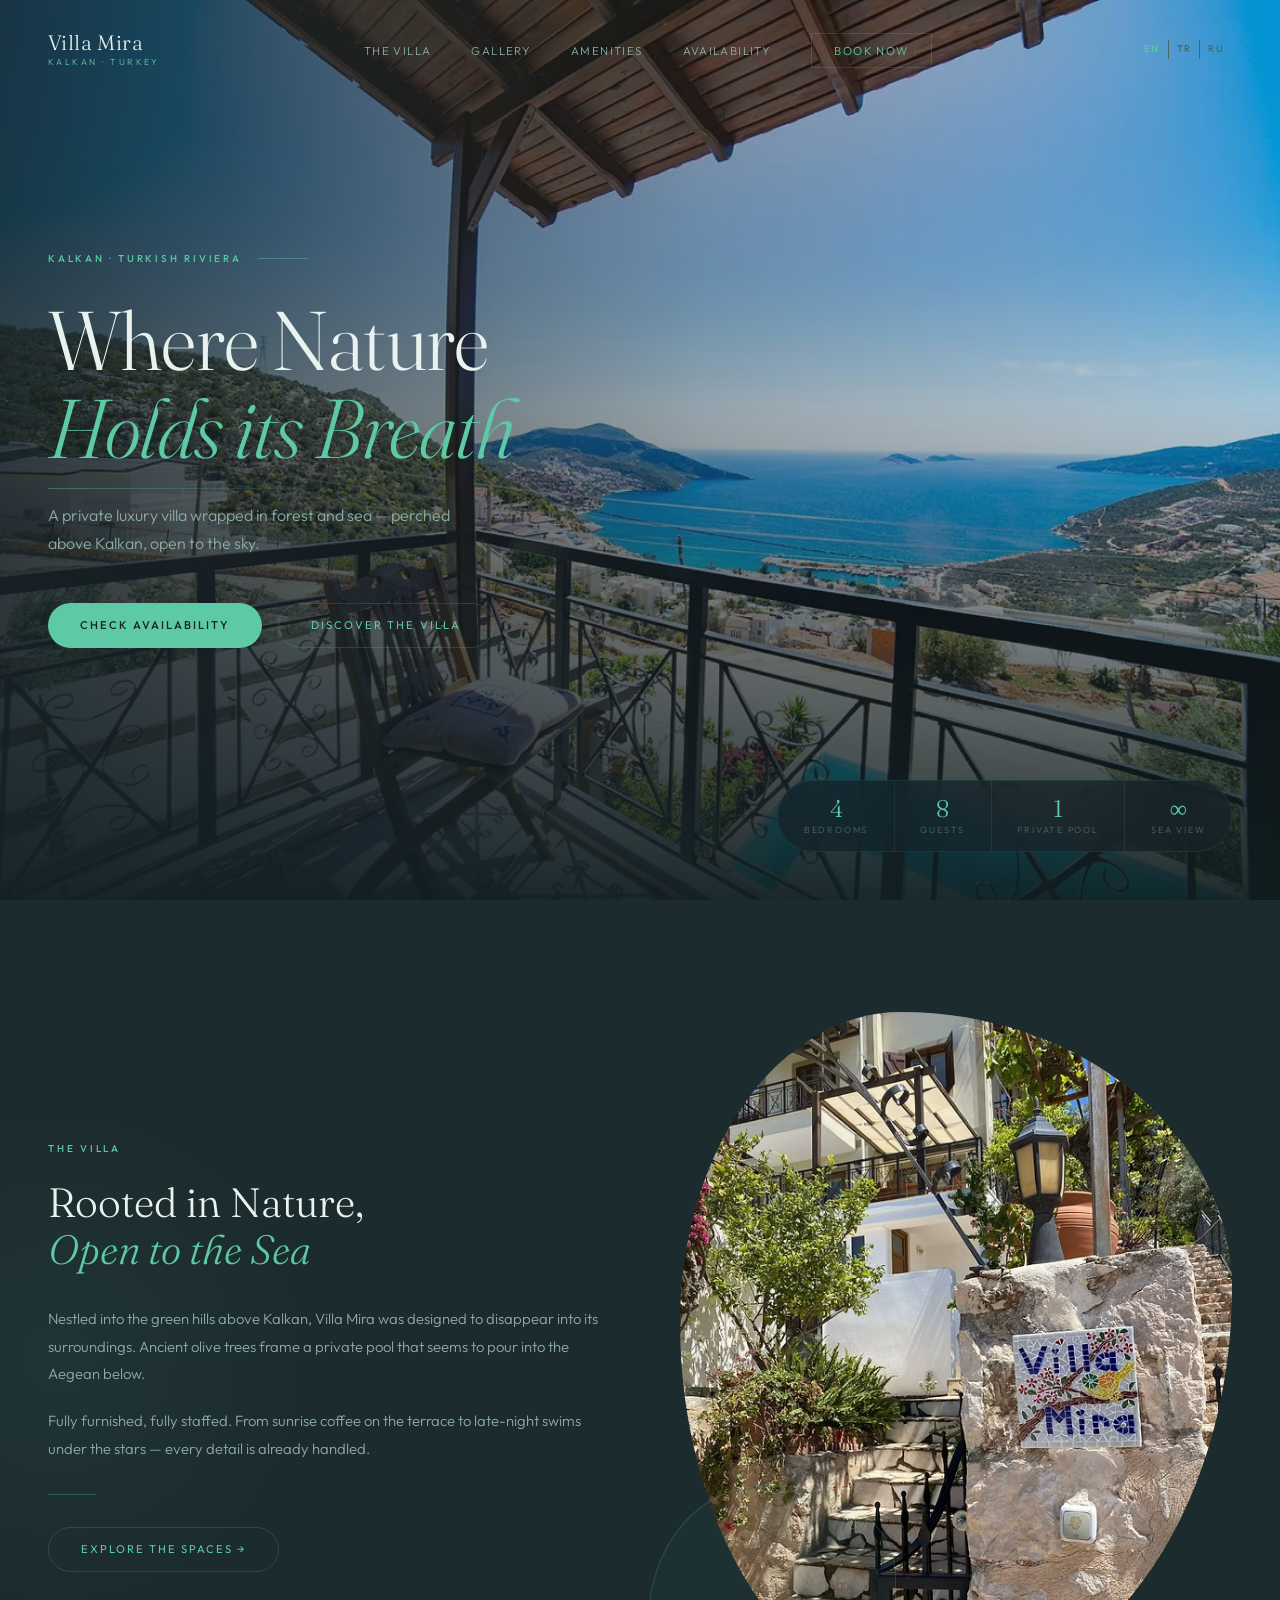
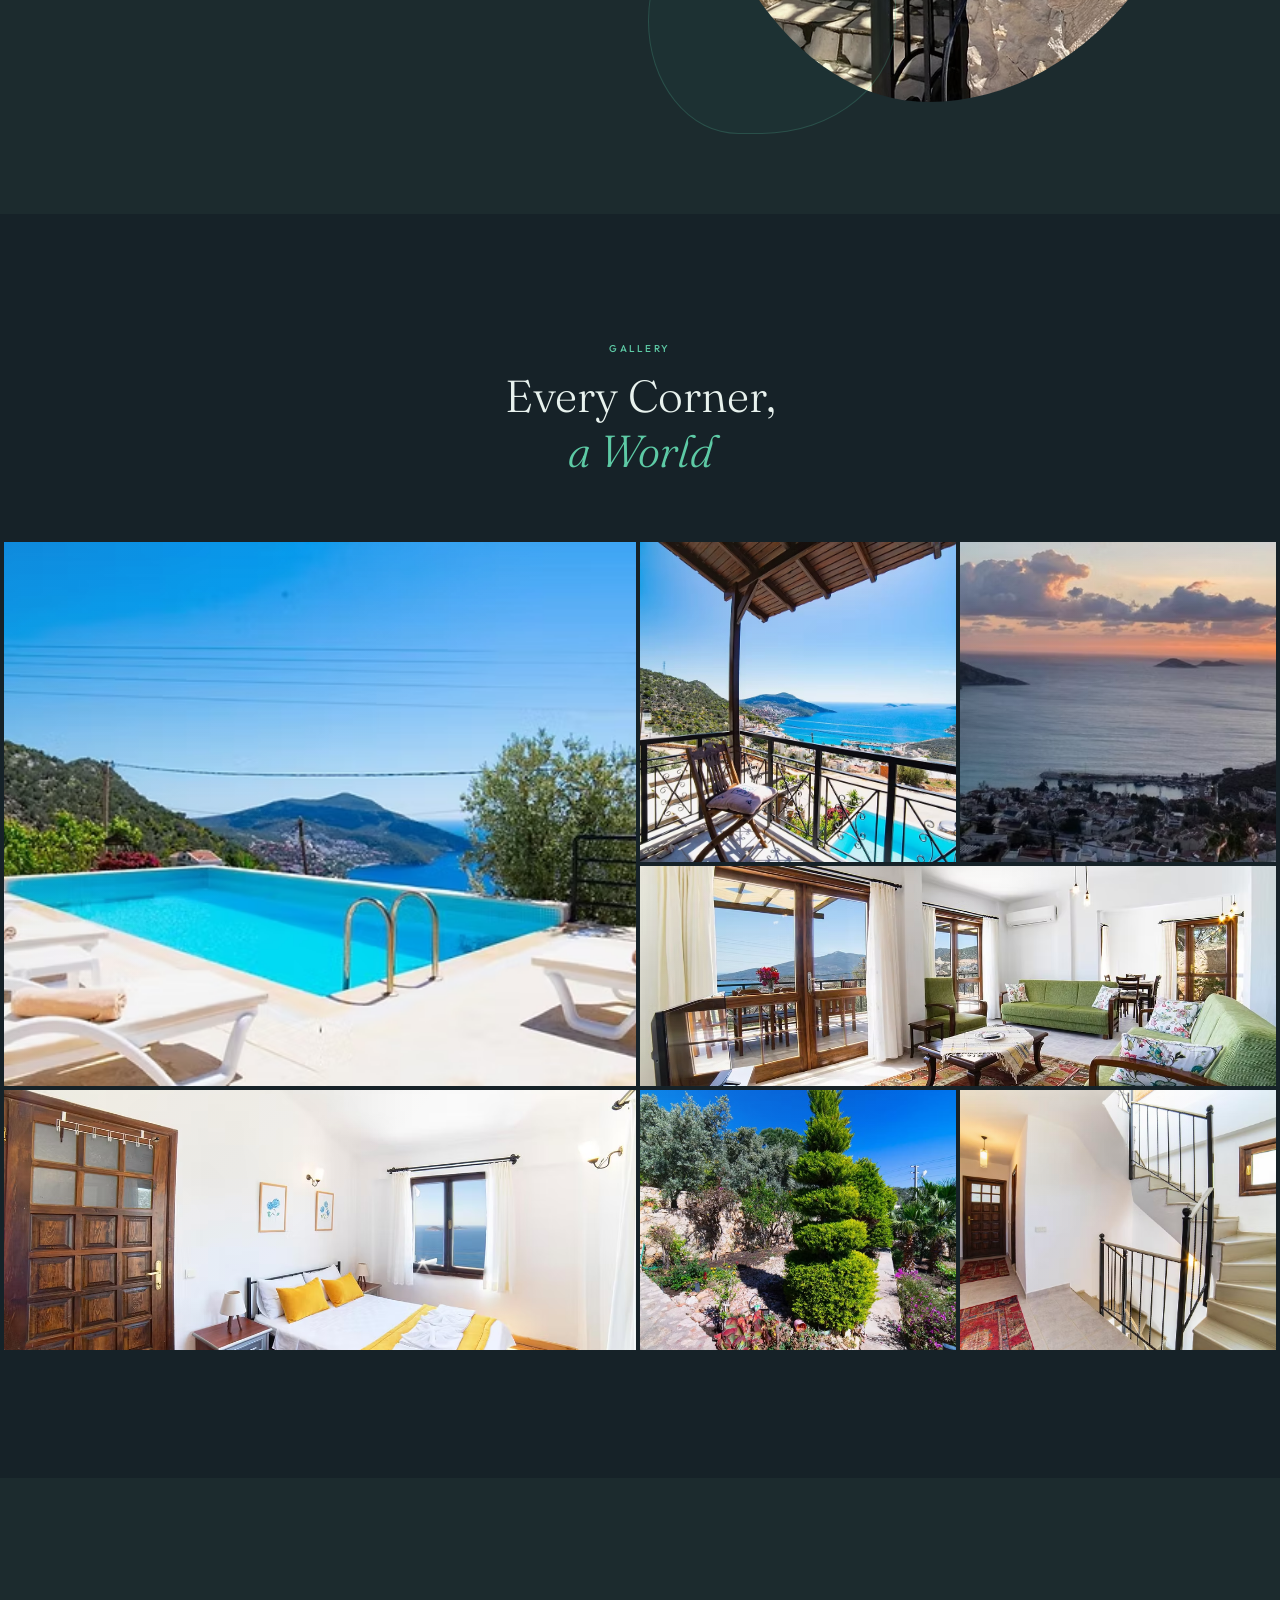
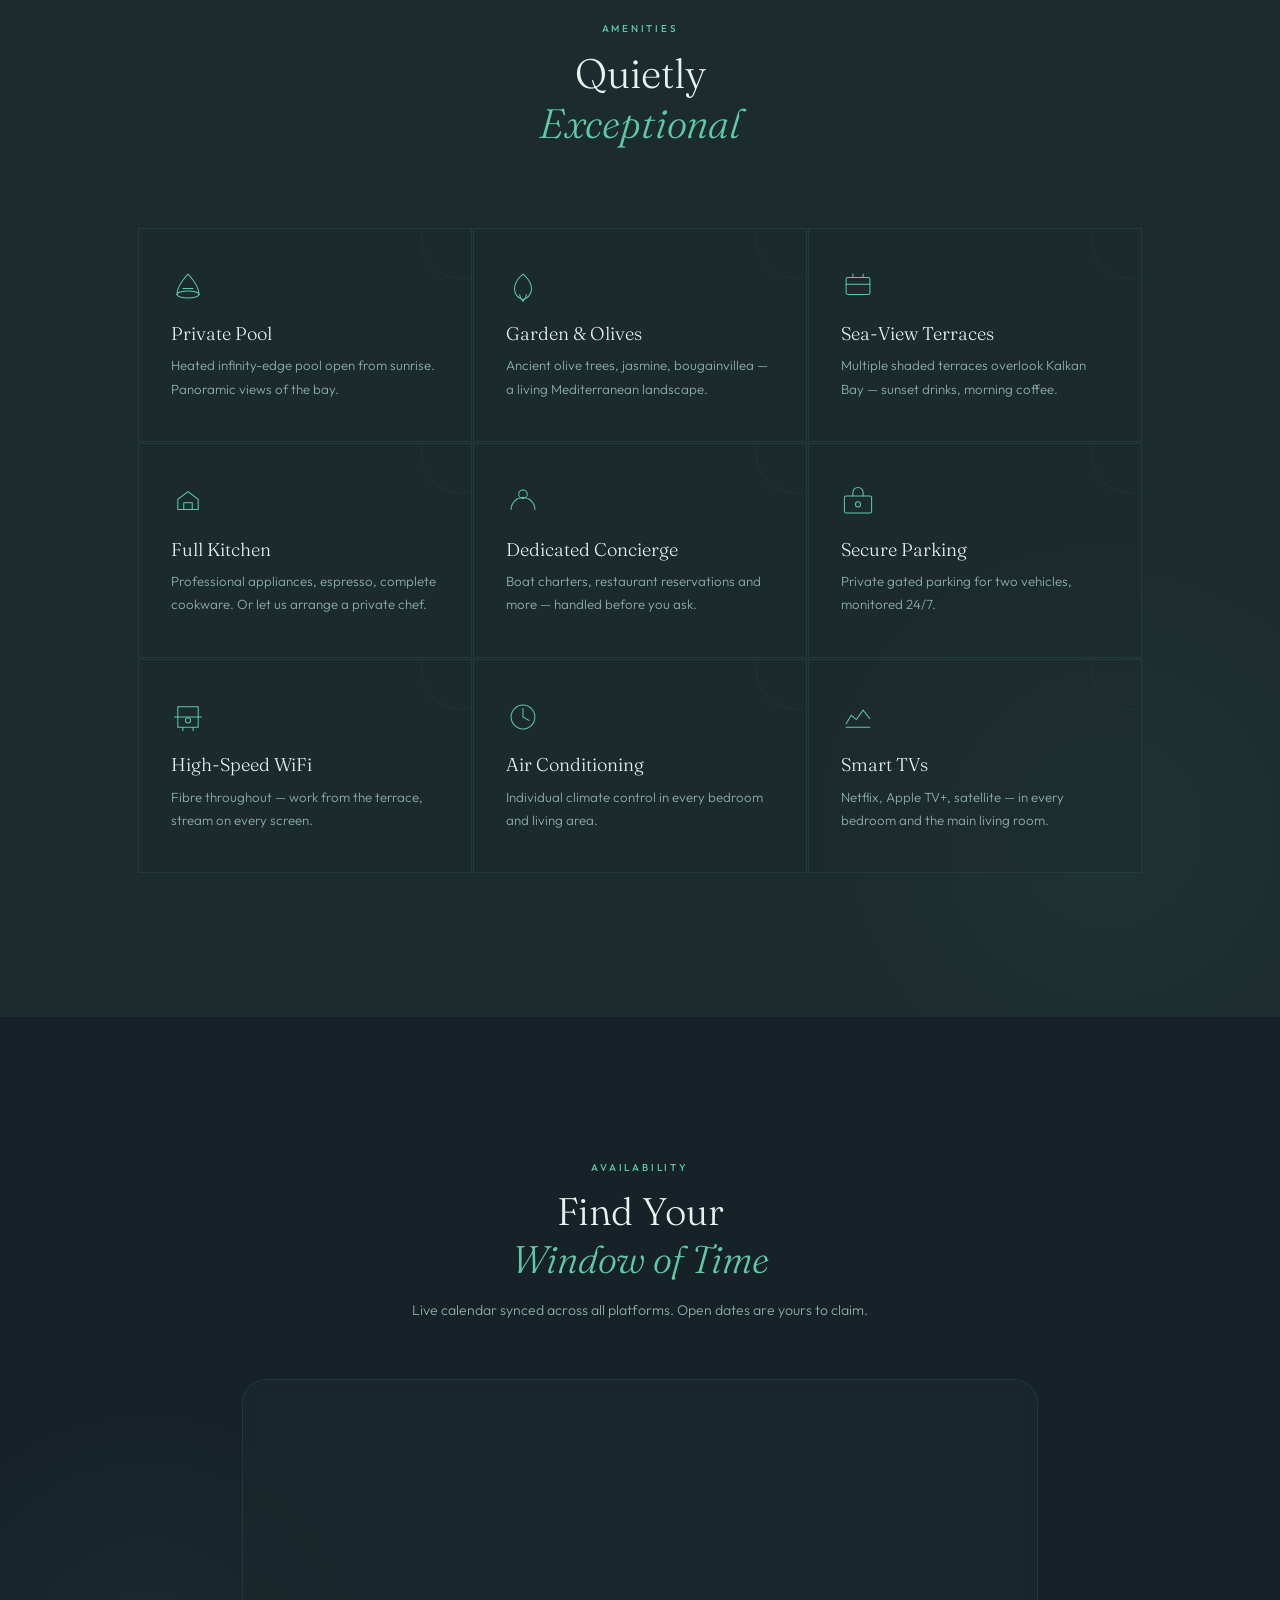
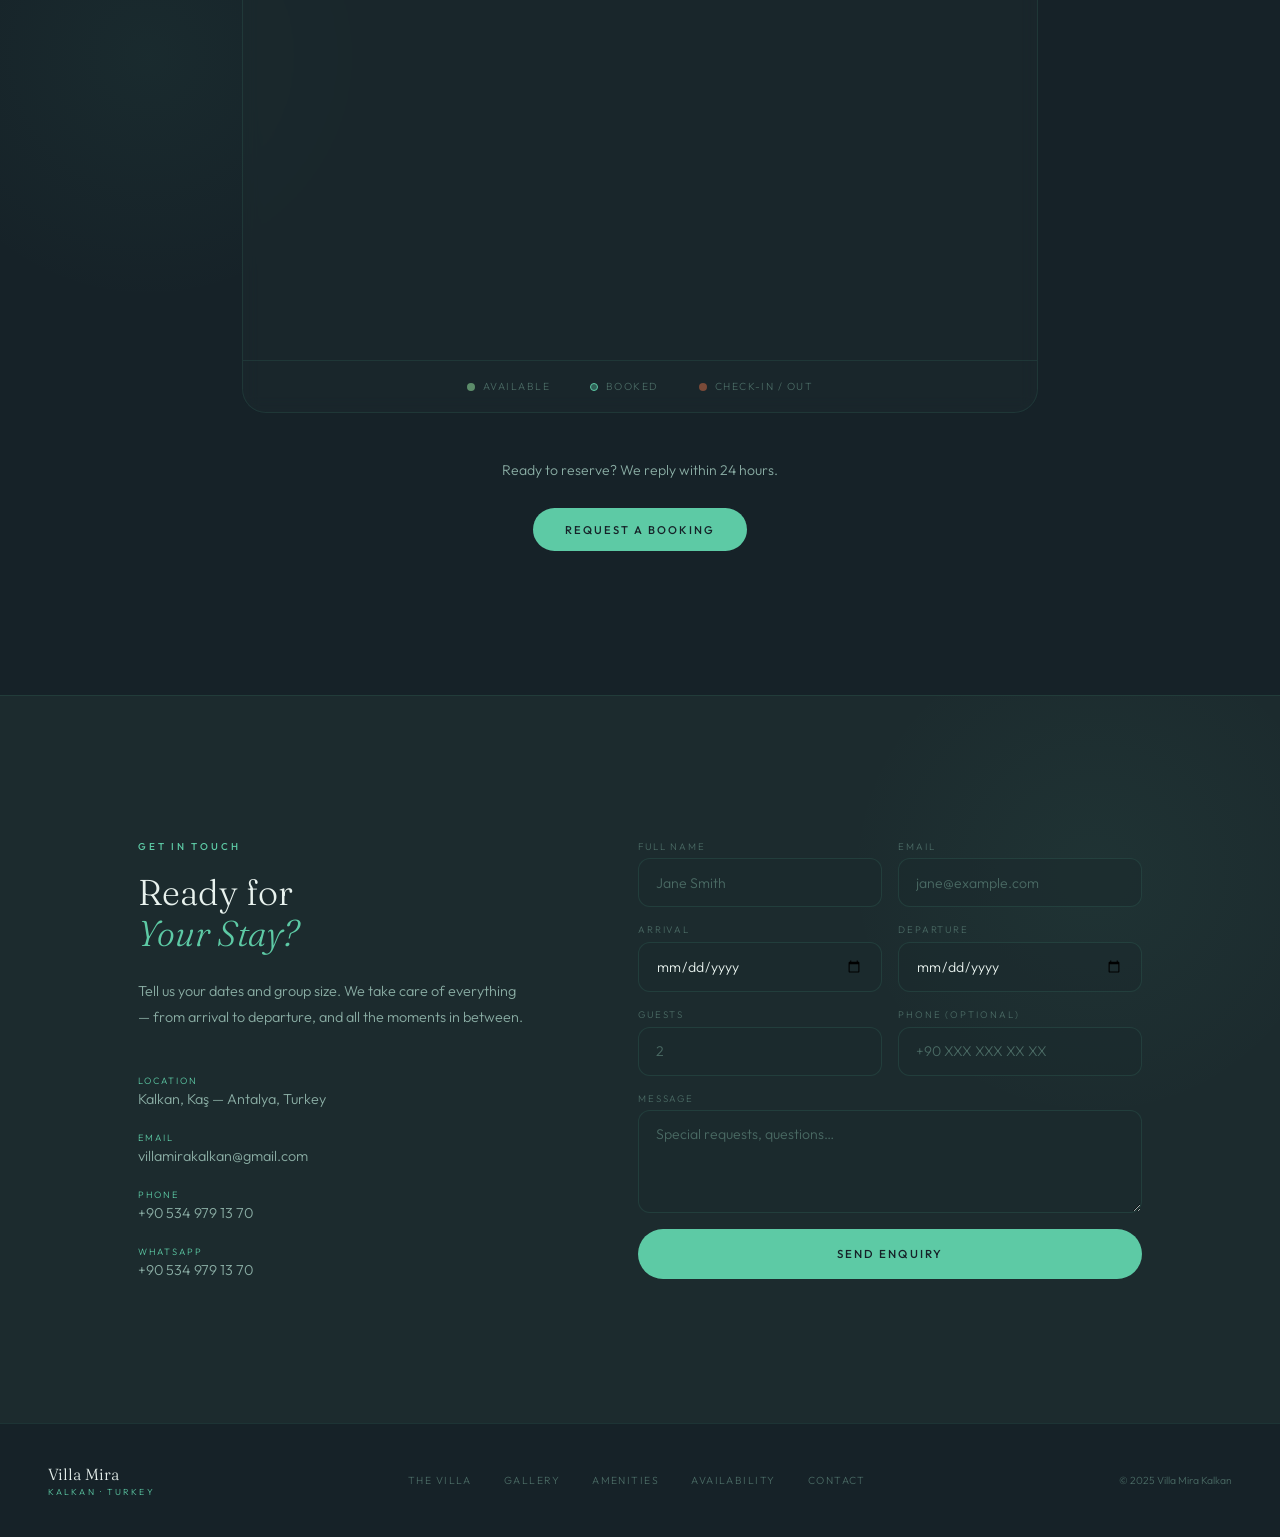
==== index.html @ 892f3a0d "3 dil desteği (TR/EN/RU), favicon ve transfer düzeltmesi - Tüm sayfa içeriği Türkçe, İngilizce ve Ru" ====
<!doctype html>
<html lang="en">
  <head>
    <meta charset="UTF-8" />
    <meta name="viewport" content="width=device-width, initial-scale=1.0" />
    <title>Villa Mira Kalkan — Private Retreat</title>
    <link rel="preconnect" href="https://fonts.googleapis.com" />
    <link rel="preconnect" href="https://fonts.gstatic.com" crossorigin />
    <link
      href="https://fonts.googleapis.com/css2?family=Fraunces:ital,wght@0,300;0,400;1,300;1,400&family=Outfit:wght@300;400;500&display=swap"
      rel="stylesheet"
    />
    <link rel="icon" type="image/png" href="img/logo.png" />
    <link rel="stylesheet" href="style.css" />
  </head>
  <body>
    <!-- NAV -->
    <nav class="nav" id="nav">
      <a href="#home" class="nav-logo"
        ><b>Villa Mira</b><small>Kalkan · Turkey</small></a
      >
      <ul class="nav-links">
        <li><a href="#about" data-i18n="nav.villa">The Villa</a></li>
        <li><a href="#gallery" data-i18n="nav.gallery">Gallery</a></li>
        <li><a href="#amenities" data-i18n="nav.amenities">Amenities</a></li>
        <li><a href="#calendar" data-i18n="nav.availability">Availability</a></li>
        <li><a href="#contact" class="nav-book" data-i18n="nav.book">Book Now</a></li>
      </ul>
      <div class="lang-sw">
        <button class="lang-btn" data-lang="en">EN</button>
        <button class="lang-btn" data-lang="tr">TR</button>
        <button class="lang-btn" data-lang="ru">RU</button>
      </div>
      <button class="nav-burger" id="burger" aria-label="Menu">
        <span></span><span></span><span></span>
      </button>
    </nav>

    <div class="drawer" id="drawer">
      <button class="dx" id="dx">✕</button>
      <ul>
        <li><a href="#about" data-i18n="nav.villa">The Villa</a></li>
        <li><a href="#gallery" data-i18n="nav.gallery">Gallery</a></li>
        <li><a href="#amenities" data-i18n="nav.amenities">Amenities</a></li>
        <li><a href="#calendar" data-i18n="nav.availability">Availability</a></li>
        <li><a href="#contact" data-i18n="nav.book">Book Now</a></li>
      </ul>
      <div class="drawer-lang">
        <button class="lang-btn" data-lang="en">EN</button>
        <button class="lang-btn" data-lang="tr">TR</button>
        <button class="lang-btn" data-lang="ru">RU</button>
      </div>
    </div>

    <!-- ══ HERO ══════════════════════════════════════ -->
    <section class="hero" id="home">
      <div class="hero-bg">
        <img
          src="img/exterior.jpg"
          alt="Villa Mira Kalkan"
          style="
            position: absolute;
            inset: 0;
            width: 100%;
            height: 100%;
            object-fit: cover;
            object-position: center 40%;
            z-index: 0;
          "
        />
      </div>
      <div class="hero-blob"></div>
      <div class="hero-blob2"></div>

      <div class="hero-content">
        <div class="hero-eyebrow">
          <span class="lbl" data-i18n="hero.eyebrow">Kalkan · Turkish Riviera</span>
        </div>
        <h1 class="hero-h1" data-i18n-html="hero.h1">
          Where Nature<br />
          <em>Holds its Breath</em>
        </h1>
        <p class="hero-p" data-i18n="hero.p">
          A private luxury villa wrapped in forest and sea — perched above
          Kalkan, open to the sky.
        </p>
        <div class="hero-btns">
          <a href="#calendar" class="btn-teal" data-i18n="hero.btn.availability">Check Availability</a>
          <a href="#about" class="btn-ghost" data-i18n="hero.btn.villa">Discover the Villa</a>
        </div>
      </div>

      <!-- floating stats pill -->
      <div class="hero-pill">
        <div class="hp-item">
          <span class="hp-n">4</span>
          <span class="hp-l" data-i18n="hp.bedrooms">Bedrooms</span>
        </div>
        <div class="hp-item">
          <span class="hp-n">8</span>
          <span class="hp-l" data-i18n="hp.guests">Guests</span>
        </div>
        <div class="hp-item">
          <span class="hp-n">1</span>
          <span class="hp-l" data-i18n="hp.pool">Private Pool</span>
        </div>
        <div class="hp-item">
          <span class="hp-n">∞</span>
          <span class="hp-l" data-i18n="hp.view">Sea View</span>
        </div>
      </div>
    </section>

    <!-- ══ INTRO / ABOUT ════════════════════════════ -->
    <section class="intro" id="about">
      <div class="intro-blob"></div>

      <div class="intro-left r-left">
        <span class="lbl" data-i18n="about.lbl">The Villa</span>
        <h2 class="intro-h2" data-i18n-html="about.h2">
          Rooted in Nature,<br />
          <em>Open to the Sea</em>
        </h2>
        <p class="intro-p" data-i18n="about.p1">
          Nestled into the green hills above Kalkan, Villa Mira was designed to
          disappear into its surroundings. Ancient olive trees frame a private
          pool that seems to pour into the Aegean below.
        </p>
        <p class="intro-p" data-i18n="about.p2">
          Fully furnished, fully staffed. From sunrise coffee on the terrace to
          late-night swims under the stars — every detail is already handled.
        </p>
        <div class="intro-line"></div>
        <a href="#gallery" class="btn-ghost" style="width: max-content" data-i18n="about.btn"
          >Explore the Spaces →</a
        >
      </div>

      <div class="intro-right r-right">
        <div class="intro-card">
          <img src="img/entrance.jpg" alt="Villa Mira girişi" />
        </div>
        <div class="intro-card-accent"></div>
      </div>
    </section>

    <!-- ══ GALLERY ════════════════════════════════════ -->
    <section class="gallery" id="gallery">
      <div class="gallery-hd r">
        <span class="lbl" data-i18n="gallery.lbl">Gallery</span>
        <h2 class="gallery-h2" data-i18n-html="gallery.h2">Every Corner,<br /><em>a World</em></h2>
      </div>

      <div class="g-wrap">
        <div class="g-cell r">
          <img src="img/hero.jpg" alt="Havuz ve Deniz" />
          <div class="g-label" data-i18n="gallery.pool">Pool & Sea</div>
        </div>
        <div class="g-cell r">
          <img src="img/exterior.jpg" alt="Teras Manzarası" />
          <div class="g-label" data-i18n="gallery.terrace">Sea Terrace</div>
        </div>
        <div class="g-cell r">
          <img src="img/sunset.jpg" alt="Gün Batımı" />
          <div class="g-label" data-i18n="gallery.golden">Golden Hour</div>
        </div>
        <div class="g-cell r">
          <img src="img/living.jpg" alt="Salon" />
          <div class="g-label" data-i18n="gallery.living">Living Room</div>
        </div>
        <div class="g-cell r">
          <img src="img/bedroom.jpg" alt="Yatak Odası" />
          <div class="g-label" data-i18n="gallery.suite">Master Suite</div>
        </div>
        <div class="g-cell r">
          <img src="img/garden.jpg" alt="Bahçe" />
          <div class="g-label" data-i18n="gallery.garden">Garden</div>
        </div>
        <div class="g-cell r">
          <img src="img/stairs.jpg" alt="İç Mekan" />
          <div class="g-label" data-i18n="gallery.interior">Interior</div>
        </div>
      </div>
    </section>

    <!-- ══ AMENITIES ════════════════════════════════ -->
    <section class="amenities" id="amenities">
      <div class="amenities-blob"></div>

      <div class="am-hd r">
        <span class="lbl" data-i18n="am.lbl">Amenities</span>
        <h2 class="am-h2" data-i18n-html="am.h2">Quietly<br /><em>Exceptional</em></h2>
      </div>

      <div class="am-grid">
        <div class="am-card r">
          <div class="am-ico">
            <svg viewBox="0 0 40 40" fill="none" stroke="currentColor" stroke-width="1.2" stroke-linecap="round">
              <ellipse cx="20" cy="30" rx="13" ry="4" />
              <path d="M7 30C7 19 20 6 20 6s13 13 13 24" />
              <path d="M14 23h12" />
            </svg>
          </div>
          <div class="am-name" data-i18n="am.pool.name">Private Pool</div>
          <div class="am-desc" data-i18n="am.pool.desc">
            Heated infinity-edge pool open from sunrise. Panoramic views of the bay.
          </div>
        </div>

        <div class="am-card r">
          <div class="am-ico">
            <svg viewBox="0 0 40 40" fill="none" stroke="currentColor" stroke-width="1.2" stroke-linecap="round">
              <path d="M20 6 C10 14 8 24 12 30 C14 34 20 36 20 36 C20 36 26 34 28 30 C32 24 30 14 20 6Z" />
              <path d="M16 30 C16 33 18 36 20 38 C22 36 24 33 24 30" />
            </svg>
          </div>
          <div class="am-name" data-i18n="am.garden.name">Garden & Olives</div>
          <div class="am-desc" data-i18n="am.garden.desc">
            Ancient olive trees, jasmine, bougainvillea — a living Mediterranean landscape.
          </div>
        </div>

        <div class="am-card r">
          <div class="am-ico">
            <svg viewBox="0 0 40 40" fill="none" stroke="currentColor" stroke-width="1.2" stroke-linecap="round">
              <rect x="6" y="10" width="28" height="20" rx="2" />
              <path d="M6 18h28M14 10V6M26 10V6" />
            </svg>
          </div>
          <div class="am-name" data-i18n="am.terrace.name">Sea-View Terraces</div>
          <div class="am-desc" data-i18n="am.terrace.desc">
            Multiple shaded terraces overlook Kalkan Bay — sunset drinks, morning coffee.
          </div>
        </div>

        <div class="am-card r">
          <div class="am-ico">
            <svg viewBox="0 0 40 40" fill="none" stroke="currentColor" stroke-width="1.2" stroke-linecap="round">
              <path d="M8 30V18l12-9 12 9v12H8z" />
              <rect x="15" y="22" width="10" height="8" />
            </svg>
          </div>
          <div class="am-name" data-i18n="am.kitchen.name">Full Kitchen</div>
          <div class="am-desc" data-i18n="am.kitchen.desc">
            Professional appliances, espresso, complete cookware. Or let us arrange a private chef.
          </div>
        </div>

        <div class="am-card r">
          <div class="am-ico">
            <svg viewBox="0 0 40 40" fill="none" stroke="currentColor" stroke-width="1.2" stroke-linecap="round">
              <path d="M6 30c0-7.73 6.27-14 14-14s14 6.27 14 14" />
              <circle cx="20" cy="12" r="5" />
            </svg>
          </div>
          <div class="am-name" data-i18n="am.concierge.name">Dedicated Concierge</div>
          <div class="am-desc" data-i18n="am.concierge.desc">
            Boat charters, restaurant reservations and more — handled before you ask.
          </div>
        </div>

        <div class="am-card r">
          <div class="am-ico">
            <svg viewBox="0 0 40 40" fill="none" stroke="currentColor" stroke-width="1.2" stroke-linecap="round">
              <rect x="4" y="14" width="32" height="20" rx="2" />
              <path d="M14 14v-4a6 6 0 0 1 12 0v4" />
              <circle cx="20" cy="24" r="3" />
            </svg>
          </div>
          <div class="am-name" data-i18n="am.parking.name">Secure Parking</div>
          <div class="am-desc" data-i18n="am.parking.desc">
            Private gated parking for two vehicles, monitored 24/7.
          </div>
        </div>

        <div class="am-card r">
          <div class="am-ico">
            <svg viewBox="0 0 40 40" fill="none" stroke="currentColor" stroke-width="1.2" stroke-linecap="round">
              <path d="M8 8h24v24H8z" rx="2" />
              <path d="M14 32v4M26 32v4M4 20h32" />
              <circle cx="20" cy="24" r="3" />
            </svg>
          </div>
          <div class="am-name" data-i18n="am.wifi.name">High-Speed WiFi</div>
          <div class="am-desc" data-i18n="am.wifi.desc">
            Fibre throughout — work from the terrace, stream on every screen.
          </div>
        </div>

        <div class="am-card r">
          <div class="am-ico">
            <svg viewBox="0 0 40 40" fill="none" stroke="currentColor" stroke-width="1.2" stroke-linecap="round">
              <circle cx="20" cy="20" r="14" />
              <path d="M20 10v10l7 4" />
            </svg>
          </div>
          <div class="am-name" data-i18n="am.ac.name">Air Conditioning</div>
          <div class="am-desc" data-i18n="am.ac.desc">
            Individual climate control in every bedroom and living area.
          </div>
        </div>

        <div class="am-card r">
          <div class="am-ico">
            <svg viewBox="0 0 40 40" fill="none" stroke="currentColor" stroke-width="1.2" stroke-linecap="round">
              <path d="M6 28 L12 18 L18 23 L26 12 L34 22" />
              <path d="M6 32h28" />
            </svg>
          </div>
          <div class="am-name" data-i18n="am.tv.name">Smart TVs</div>
          <div class="am-desc" data-i18n="am.tv.desc">
            Netflix, Apple TV+, satellite — in every bedroom and the main living room.
          </div>
        </div>
      </div>
    </section>

    <!-- ══ CALENDAR ══════════════════════════════════ -->
    <section class="cal" id="calendar">
      <div class="cal-blob"></div>
      <div class="cal-inner">
        <div class="cal-hd r">
          <span class="lbl" data-i18n="cal.lbl">Availability</span>
          <h2 class="cal-h2" data-i18n-html="cal.h2">Find Your<br /><em>Window of Time</em></h2>
          <p class="cal-sub" data-i18n="cal.sub">
            Live calendar synced across all platforms. Open dates are yours to
            claim.
          </p>
        </div>

        <!--
    ═══════════════════════════════════════════
    RENTALBELL WIDGET BURAYA
    ───────────────────────────────────────────
    1. rentalbell.com → giriş
    2. Kiralanın sayfası → Calendar Tools
       → Public Calendar & Widget Creator
       → Widget Creator
    3. Özelleştir → Get the Code → Widget Code
    4. Aşağıdaki .cal-ph div'ini SİL,
       <iframe ...> kodunu yapıştır
       (.cal-box div'inin içine)
    ═══════════════════════════════════════════
    -->

        <div class="cal-box r">
          <iframe
            src="https://calendar.google.com/calendar/embed?height=600&wkst=1&ctz=Europe%2FIstanbul&showPrint=0&showTabs=0&showCalendars=0&showTz=0&title=Villa%20Mira%20Kalkan&src=dmF2N3Bxcm92dmlzMHE2OWsxMXJvaG5vb3JtZ2VrZXFAaW1wb3J0LmNhbGVuZGFyLmdvb2dsZS5jb20&color=%23f6bf26"
            style="border: none; display: block; border-radius: 16px 16px 0 0"
            width="100%"
            height="580"
            frameborder="0"
            scrolling="no"
          >
          </iframe>

          <div class="cal-legend">
            <div class="leg"><span class="dot dot-a"></span><span data-i18n="cal.available">Available</span></div>
            <div class="leg"><span class="dot dot-b"></span><span data-i18n="cal.booked">Booked</span></div>
            <div class="leg"><span class="dot dot-c"></span><span data-i18n="cal.checkinout">Check-in / out</span></div>
          </div>
        </div>

        <div class="cal-after r">
          <p data-i18n="cal.after">Ready to reserve? We reply within 24 hours.</p>
          <a href="#contact" class="btn-teal" data-i18n="cal.btn">Request a Booking</a>
        </div>
      </div>
    </section>

    <!-- ══ CONTACT ════════════════════════════════════ -->
    <section class="contact" id="contact">
      <div class="contact-blob"></div>

      <div class="contact-wrap">
        <div class="c-left r-left">
          <span class="lbl" data-i18n="contact.lbl">Get in Touch</span>
          <h2 class="c-h2" data-i18n-html="contact.h2">Ready for<br /><em>Your Stay?</em></h2>
          <p class="c-p" data-i18n="contact.p">
            Tell us your dates and group size. We take care of everything — from
            arrival to departure, and all the moments in between.
          </p>
          <div class="c-info">
            <div>
              <div class="ci-label" data-i18n="contact.location.lbl">Location</div>
              <div class="ci-val" data-i18n="contact.location.val">Kalkan, Kaş — Antalya, Turkey</div>
            </div>
            <div>
              <div class="ci-label" data-i18n="contact.email.lbl">Email</div>
              <div class="ci-val">
                <a href="mailto:villamirakalkan@gmail.com"
                  >villamirakalkan@gmail.com</a
                >
              </div>
            </div>
            <div>
              <div class="ci-label" data-i18n="contact.phone.lbl">Phone</div>
              <div class="ci-val">
                <a href="tel:+905349791370">+90 534 979 13 70</a>
              </div>
            </div>
            <div>
              <div class="ci-label" data-i18n="contact.wa.lbl">WhatsApp</div>
              <div class="ci-val">
                <a href="https://wa.me/905349791370" target="_blank"
                  >+90 534 979 13 70</a
                >
              </div>
            </div>
          </div>
        </div>

        <div class="c-right r-right">
          <form
            class="cf"
            id="cf"
            action="https://formsubmit.co/villamirakalkan@gmail.com"
            method="POST"
          >
            <input
              type="hidden"
              name="_subject"
              value="Villa Mira Kalkan – Booking Enquiry"
            />
            <input type="hidden" name="_next" value="thank-you.html" />
            <input type="text" name="_honey" style="display: none" />

            <div class="cf2">
              <div class="cfg">
                <label for="name" data-i18n="form.name.lbl">Full Name</label>
                <input
                  type="text"
                  id="name"
                  name="name"
                  placeholder="Jane Smith"
                  data-i18n-ph="form.name.ph"
                  required
                />
              </div>
              <div class="cfg">
                <label for="email" data-i18n="form.email.lbl">Email</label>
                <input
                  type="email"
                  id="email"
                  name="email"
                  placeholder="jane@example.com"
                  data-i18n-ph="form.email.ph"
                  required
                />
              </div>
            </div>
            <div class="cf2">
              <div class="cfg">
                <label for="ci" data-i18n="form.arrival.lbl">Arrival</label>
                <input type="date" id="ci" name="checkin" />
              </div>
              <div class="cfg">
                <label for="co" data-i18n="form.departure.lbl">Departure</label>
                <input type="date" id="co" name="checkout" />
              </div>
            </div>
            <div class="cf2">
              <div class="cfg">
                <label for="guests" data-i18n="form.guests.lbl">Guests</label>
                <input
                  type="number"
                  id="guests"
                  name="guests"
                  min="1"
                  max="8"
                  placeholder="2"
                />
              </div>
              <div class="cfg">
                <label for="phone" data-i18n="form.phone.lbl">Phone (optional)</label>
                <input
                  type="tel"
                  id="phone"
                  name="phone"
                  placeholder="+90 XXX XXX XX XX"
                  data-i18n-ph="form.phone.ph"
                />
              </div>
            </div>
            <div class="cfg">
              <label for="msg" data-i18n="form.msg.lbl">Message</label>
              <textarea
                id="msg"
                name="message"
                rows="4"
                placeholder="Special requests, questions…"
                data-i18n-ph="form.msg.ph"
              ></textarea>
            </div>
            <button type="submit" class="btn-submit" data-i18n="form.submit">Send Enquiry</button>
          </form>
        </div>
      </div>
    </section>

    <!-- ══ FOOTER ════════════════════════════════════ -->
    <footer>
      <div class="f-brand">
        <b>Villa Mira</b>
        <small>Kalkan · Turkey</small>
      </div>
      <nav class="f-links">
        <a href="#about" data-i18n="footer.villa">The Villa</a>
        <a href="#gallery" data-i18n="footer.gallery">Gallery</a>
        <a href="#amenities" data-i18n="footer.amenities">Amenities</a>
        <a href="#calendar" data-i18n="footer.availability">Availability</a>
        <a href="#contact" data-i18n="footer.contact">Contact</a>
      </nav>
      <div class="f-copy">&copy; 2025 Villa Mira Kalkan</div>
    </footer>

    <script src="main.js"></script>
  </body>
</html>
---- style.css ----
@import url("https://fonts.googleapis.com/css2?family=Fraunces:ital,wght@0,300;0,400;1,300;1,400&family=Outfit:wght@300;400;500&display=swap");

:root {
  --forest: #1c2b2e;
  --forest2: #162228;
  --forest3: #243640;
  --moss: #1e3530;
  --teal: #5dcaa5;
  --teal-dim: #3a8a72;
  --teal-glow: rgba(93, 202, 165, 0.1);
  --teal-line: rgba(93, 202, 165, 0.2);
  --sand: #d4c4a0;
  --sand-dim: #a89878;
  --text: #e8f2ee;
  --text2: #8aada4;
  --text3: #4a6a64;
  --border: rgba(93, 202, 165, 0.1);
  --serif: "Fraunces", Georgia, serif;
  --sans: "Outfit", system-ui, sans-serif;
  --ease: cubic-bezier(0.23, 1, 0.32, 1);
}

*,
*::before,
*::after {
  box-sizing: border-box;
  margin: 0;
  padding: 0;
}
html {
  scroll-behavior: smooth;
}
body {
  font-family: var(--sans);
  background: var(--forest2);
  color: var(--text);
  overflow-x: hidden;
  font-weight: 300;
  cursor: default;
}
a {
  text-decoration: none;
  color: inherit;
}
img {
  display: block;
  width: 100%;
  height: 100%;
  object-fit: cover;
}

/* ── ORGANIC BLOB ────────────────────────────────── */
.blob-deco {
  position: absolute;
  border-radius: 60% 40% 55% 45% / 45% 55% 40% 60%;
  pointer-events: none;
  z-index: 0;
}

/* ── LABEL ─────────────────────────────────────── */
.lbl {
  font-family: var(--sans);
  font-size: 0.62rem;
  font-weight: 500;
  letter-spacing: 0.28em;
  text-transform: uppercase;
  color: var(--teal);
  display: block;
}

/* ─────────────────── NAV ───────────────────────── */
.nav {
  position: fixed;
  top: 0;
  left: 0;
  right: 0;
  z-index: 99;
  padding: 2rem 3rem;
  display: flex;
  align-items: center;
  justify-content: space-between;
  transition:
    padding 0.5s var(--ease),
    background 0.5s var(--ease);
}
.nav.stuck {
  padding: 1rem 3rem;
  background: rgba(22, 34, 40, 0.88);
  backdrop-filter: blur(16px);
  -webkit-backdrop-filter: blur(16px);
  border-bottom: 1px solid var(--border);
}

.nav-logo {
  display: flex;
  flex-direction: column;
  line-height: 1.1;
}
.nav-logo b {
  font-family: var(--serif);
  font-size: 1.3rem;
  font-weight: 300;
  color: var(--text);
  letter-spacing: 0.02em;
}
.nav-logo small {
  font-size: 0.55rem;
  letter-spacing: 0.28em;
  text-transform: uppercase;
  color: var(--teal);
  margin-top: 2px;
}

.nav-links {
  list-style: none;
  display: flex;
  gap: 2.5rem;
  align-items: center;
}
.nav-links a {
  font-size: 0.72rem;
  letter-spacing: 0.12em;
  text-transform: uppercase;
  color: var(--text2);
  transition: color 0.25s;
}
.nav-links a:hover {
  color: var(--teal);
}
.nav-book {
  border: 1px solid var(--teal-line) !important;
  color: var(--teal) !important;
  padding: 0.55rem 1.4rem;
  transition:
    background 0.25s,
    color 0.25s !important;
}
.nav-book:hover {
  background: var(--teal) !important;
  color: var(--forest2) !important;
}

/* ── LANGUAGE SWITCHER ──────────────────────────── */
.lang-sw {
  display: flex;
  align-items: center;
  gap: 0;
}
.lang-btn {
  background: none;
  border: none;
  cursor: pointer;
  font-family: var(--sans);
  font-size: 0.6rem;
  font-weight: 500;
  letter-spacing: 0.14em;
  text-transform: uppercase;
  color: var(--text3);
  padding: 0.3rem 0.5rem;
  line-height: 1;
  transition: color 0.25s;
}
.lang-btn:hover {
  color: var(--text2);
}
.lang-btn.active {
  color: var(--teal);
}
.lang-btn + .lang-btn {
  border-left: 1px solid var(--text3);
}

.drawer-lang {
  margin-top: 2.5rem;
  display: flex;
  gap: 0;
}
.drawer-lang .lang-btn {
  font-size: 0.75rem;
  padding: 0.4rem 0.8rem;
  color: var(--text2);
}
.drawer-lang .lang-btn.active {
  color: var(--teal);
}
.drawer-lang .lang-btn + .lang-btn {
  border-left: 1px solid var(--text3);
}

.nav-burger {
  display: none;
  flex-direction: column;
  gap: 5px;
  background: none;
  border: none;
  cursor: pointer;
  padding: 4px;
}
.nav-burger span {
  display: block;
  width: 22px;
  height: 1px;
  background: var(--text2);
  transition: 0.3s;
}

/* drawer */
.drawer {
  position: fixed;
  inset: 0;
  background: var(--forest2);
  z-index: 200;
  display: flex;
  align-items: center;
  justify-content: center;
  transform: translateX(100%);
  transition: transform 0.45s var(--ease);
}
.drawer.open {
  transform: none;
}
.dx {
  position: absolute;
  top: 2rem;
  right: 2.5rem;
  background: none;
  border: none;
  cursor: pointer;
  font-size: 1.6rem;
  color: var(--text2);
}
.drawer ul {
  list-style: none;
  text-align: center;
}
.drawer li + li {
  margin-top: 2rem;
}
.drawer a {
  font-family: var(--serif);
  font-size: 2.4rem;
  font-weight: 300;
  color: var(--text);
  transition: color 0.2s;
}
.drawer a:hover {
  color: var(--teal);
}

/* ─────────────────── HERO ───────────────────────── */
.hero {
  position: relative;
  min-height: 100svh;
  display: flex;
  align-items: center;
  overflow: hidden;
}

/* organic bg shape — no photo needed conceptually */
.hero-bg {
  position: absolute;
  inset: 0;
  background: var(--forest2);
}
.hero-bg img {
  position: absolute;
  inset: 0;
  width: 100%;
  height: 100%;
  object-fit: cover;
  object-position: center 60%;
  z-index: 0;
}
/* warm amber overlay on photo — doğa hissi */
.hero-bg::before {
  content: "";
  position: absolute;
  inset: 0;
  z-index: 1;
  background: linear-gradient(
    135deg,
    rgba(180, 140, 70, 0.18) 0%,
    transparent 55%
  );
}
/* koyu overlay sol + alt */
.hero-bg::after {
  content: "";
  position: absolute;
  inset: 0;
  z-index: 1;
  background:
    linear-gradient(
      to right,
      rgba(22, 34, 40, 0.82) 0%,
      rgba(22, 34, 40, 0.35) 55%,
      rgba(28, 43, 46, 0.15) 100%
    ),
    linear-gradient(to top, rgba(14, 26, 28, 0.92) 0%, transparent 55%);
}
/* big organic blob BG */
.hero-blob {
  position: absolute;
  right: -10%;
  top: -10%;
  width: 55vw;
  height: 70vh;
  border-radius: 62% 38% 46% 54% / 60% 44% 56% 40%;
  border: 1px solid rgba(93, 202, 165, 0.06);
  z-index: 1;
  pointer-events: none;
}
.hero-blob2 {
  position: absolute;
  right: 5%;
  top: 5%;
  width: 40vw;
  height: 55vh;
  border-radius: 38% 62% 54% 46% / 44% 56% 44% 56%;
  border: 1px solid rgba(93, 202, 165, 0.04);
  z-index: 1;
  pointer-events: none;
}

.hero-content {
  position: relative;
  z-index: 2;
  padding: 0 3rem;
  max-width: 700px;
}

.hero-eyebrow {
  display: flex;
  align-items: center;
  gap: 1rem;
  margin-bottom: 2rem;
}
.hero-eyebrow::after {
  content: "";
  flex: 1;
  max-width: 50px;
  height: 1px;
  background: var(--teal);
  opacity: 0.4;
}

.hero-h1 {
  font-family: var(--serif);
  font-size: clamp(3rem, 6.5vw, 6.5rem);
  font-weight: 300;
  line-height: 1.05;
  color: var(--text);
  margin-bottom: 1.8rem;
  letter-spacing: -0.01em;
}
.hero-h1 em {
  font-style: italic;
  color: var(--teal);
  display: block;
  position: relative;
}
/* teal underline squiggle on em */
.hero-h1 em::after {
  content: "";
  position: absolute;
  bottom: -0.2em;
  left: 0;
  width: 60%;
  height: 1px;
  background: linear-gradient(to right, var(--teal), transparent);
  opacity: 0.4;
}

.hero-p {
  font-size: 1rem;
  font-weight: 300;
  color: var(--text2);
  max-width: 420px;
  line-height: 1.8;
  margin-bottom: 2.8rem;
}

.hero-btns {
  display: flex;
  gap: 1rem;
  flex-wrap: wrap;
}

.btn-teal {
  display: inline-flex;
  align-items: center;
  gap: 0.6rem;
  font-family: var(--sans);
  font-size: 0.7rem;
  font-weight: 500;
  letter-spacing: 0.18em;
  text-transform: uppercase;
  padding: 0.9rem 2rem;
  background: var(--teal);
  color: var(--forest2);
  transition:
    background 0.25s,
    transform 0.2s;
  border-radius: 100px;
}
.btn-teal:hover {
  background: #6edab5;
  transform: translateY(-1px);
}

.btn-ghost {
  display: inline-flex;
  align-items: center;
  gap: 0.6rem;
  font-family: var(--sans);
  font-size: 0.7rem;
  font-weight: 400;
  letter-spacing: 0.18em;
  text-transform: uppercase;
  padding: 0.9rem 2rem;
  border: 1px solid var(--teal-line);
  color: var(--teal);
  border-radius: 100px;
  transition:
    border-color 0.25s,
    background 0.25s;
}
.btn-ghost:hover {
  border-color: var(--teal);
  background: var(--teal-glow);
}

/* floating stats pill */
.hero-pill {
  position: absolute;
  bottom: 3rem;
  right: 3rem;
  z-index: 2;
  display: flex;
  gap: 0;
  background: rgba(22, 34, 40, 0.7);
  backdrop-filter: blur(20px);
  border: 1px solid var(--border);
  border-radius: 100px;
  overflow: hidden;
}
.hp-item {
  padding: 1rem 1.6rem;
  text-align: center;
  border-right: 1px solid var(--border);
}
.hp-item:last-child {
  border-right: none;
}
.hp-n {
  font-family: var(--serif);
  font-size: 1.5rem;
  font-weight: 300;
  color: var(--teal);
  line-height: 1;
  display: block;
  margin-bottom: 0.2rem;
}
.hp-l {
  font-size: 0.56rem;
  letter-spacing: 0.2em;
  text-transform: uppercase;
  color: var(--text3);
  display: block;
}

/* ─────────────────── INTRO ─────────────────────── */
.intro {
  position: relative;
  padding: 7rem 3rem;
  display: grid;
  grid-template-columns: 1fr 1fr;
  gap: 5rem;
  align-items: center;
  overflow: hidden;
  background: var(--forest);
}

.intro-blob {
  position: absolute;
  left: -15%;
  top: 50%;
  transform: translateY(-50%);
  width: 500px;
  height: 500px;
  border-radius: 55% 45% 62% 38% / 46% 60% 40% 54%;
  background: radial-gradient(
    ellipse,
    rgba(93, 202, 165, 0.06),
    transparent 70%
  );
  pointer-events: none;
}

.intro-left {
  position: relative;
  z-index: 1;
}
.intro-left .lbl {
  margin-bottom: 1.5rem;
}
.intro-h2 {
  font-family: var(--serif);
  font-size: clamp(2rem, 3.2vw, 3.2rem);
  font-weight: 300;
  line-height: 1.15;
  color: var(--text);
  margin-bottom: 2rem;
}
.intro-h2 em {
  font-style: italic;
  color: var(--teal);
}
.intro-p {
  font-size: 0.93rem;
  line-height: 1.85;
  color: var(--text2);
  margin-bottom: 1.2rem;
  font-weight: 300;
}
.intro-line {
  width: 48px;
  height: 1px;
  background: var(--teal);
  opacity: 0.3;
  margin: 2rem 0;
}

/* right side: visual card */
.intro-right {
  position: relative;
  z-index: 1;
}
.intro-card {
  aspect-ratio: 4/5;
  border-radius: 40% 60% 55% 45% / 45% 40% 60% 55%;
  overflow: hidden;
  position: relative;
}
.intro-card img {
  width: 100%;
  height: 100%;
  object-fit: cover;
  object-position: center;
  transition: transform 8s ease;
}
.intro-card:hover img {
  transform: scale(1.05);
}
.intro-card::after {
  content: "";
  position: absolute;
  inset: 0;
  background: linear-gradient(
    135deg,
    rgba(180, 140, 70, 0.15),
    transparent 60%
  );
  pointer-events: none;
}
.intro-card-accent {
  position: absolute;
  bottom: -2rem;
  left: -2rem;
  width: 45%;
  aspect-ratio: 1;
  border-radius: 50% 50% 60% 40% / 60% 40% 50% 50%;
  border: 1px solid var(--teal-line);
  background: rgba(93, 202, 165, 0.04);
}

/* ─────────────────── GALLERY ────────────────────── */
.gallery {
  padding: 8rem 0;
  background: var(--forest2);
  overflow: hidden;
}

.gallery-hd {
  text-align: center;
  padding: 0 2rem;
  margin-bottom: 4rem;
  position: relative;
  z-index: 1;
}
.gallery-hd .lbl {
  margin-bottom: 0.8rem;
}
.gallery-h2 {
  font-family: var(--serif);
  font-size: clamp(2rem, 3.5vw, 3.2rem);
  font-weight: 300;
  color: var(--text);
}
.gallery-h2 em {
  font-style: italic;
  color: var(--teal);
}

/* asymmetric masonry-ish */
.g-wrap {
  display: grid;
  grid-template-columns: 2fr 1fr 1fr;
  grid-template-rows: 320px 220px 260px;
  gap: 4px;
  padding: 0 4px;
}
.g-cell {
  position: relative;
  overflow: hidden;
}
.g-cell:nth-child(1) {
  grid-column: 1;
  grid-row: 1/3;
}
.g-cell:nth-child(2) {
  grid-column: 2;
  grid-row: 1;
}
.g-cell:nth-child(3) {
  grid-column: 3;
  grid-row: 1;
}
.g-cell:nth-child(4) {
  grid-column: 2/4;
  grid-row: 2;
}
.g-cell:nth-child(5) {
  grid-column: 1;
  grid-row: 3;
}
.g-cell:nth-child(6) {
  grid-column: 2;
  grid-row: 3;
}
.g-cell:nth-child(7) {
  grid-column: 3;
  grid-row: 3;
}

/* photo placeholders with warm overlay feel */
.g-cell:nth-child(1) {
  background: #1a3028;
}
.g-cell:nth-child(2) {
  background: #222818;
}
.g-cell:nth-child(3) {
  background: #121e28;
}
.g-cell:nth-child(4) {
  background: #1a2820;
}
.g-cell:nth-child(5) {
  background: #20180e;
}
.g-cell:nth-child(6) {
  background: #12201c;
}
.g-cell:nth-child(7) {
  background: #1a2418;
}

.g-cell img {
  position: absolute;
  inset: 0;
  width: 100%;
  height: 100%;
  object-fit: cover;
  transition: transform 0.7s ease;
}
.g-cell:hover img {
  transform: scale(1.05);
}

/* warm overlay on each cell */
.g-cell::before {
  content: "";
  position: absolute;
  inset: 0;
  z-index: 1;
  background: linear-gradient(
    135deg,
    rgba(190, 150, 80, 0.08),
    transparent 50%
  );
}
.g-cell::after {
  content: "";
  position: absolute;
  inset: 0;
  z-index: 1;
  background: linear-gradient(
    to top,
    rgba(22, 34, 40, 0.7) 0%,
    transparent 50%
  );
  opacity: 0;
  transition: opacity 0.4s;
}
.g-cell:hover::after {
  opacity: 1;
}

.g-label {
  position: absolute;
  bottom: 1.2rem;
  left: 1.5rem;
  z-index: 2;
  font-family: var(--serif);
  font-size: 1rem;
  font-style: italic;
  font-weight: 300;
  color: rgba(232, 242, 238, 0.85);
  opacity: 0;
  transform: translateY(6px);
  transition: all 0.35s;
}
.g-cell:hover .g-label {
  opacity: 1;
  transform: none;
}

/* ─────────────────── AMENITIES ─────────────────── */
.amenities {
  padding: 9rem 0;
  background: var(--forest);
  position: relative;
  overflow: hidden;
}
.amenities-blob {
  position: absolute;
  right: -10%;
  bottom: -10%;
  width: 600px;
  height: 600px;
  border-radius: 44% 56% 38% 62% / 58% 42% 58% 42%;
  background: radial-gradient(
    ellipse,
    rgba(93, 202, 165, 0.05),
    transparent 70%
  );
  pointer-events: none;
}

.am-hd {
  text-align: center;
  margin-bottom: 5rem;
  position: relative;
  z-index: 1;
}
.am-hd .lbl {
  margin-bottom: 0.8rem;
}
.am-h2 {
  font-family: var(--serif);
  font-size: clamp(2rem, 3.2vw, 3rem);
  font-weight: 300;
  color: var(--text);
}
.am-h2 em {
  font-style: italic;
  color: var(--teal);
}

.am-grid {
  max-width: 1100px;
  margin: 0 auto;
  padding: 0 3rem;
  display: grid;
  grid-template-columns: repeat(3, 1fr);
  gap: 1.5px;
  position: relative;
  z-index: 1;
}
.am-card {
  padding: 2.5rem 2rem;
  background: rgba(28, 43, 46, 0.6);
  border: 1px solid var(--border);
  transition:
    background 0.35s,
    border-color 0.35s;
  position: relative;
  overflow: hidden;
}
.am-card::before {
  content: "";
  position: absolute;
  top: -30px;
  right: -30px;
  width: 80px;
  height: 80px;
  border-radius: 50%;
  border: 1px solid rgba(93, 202, 165, 0.06);
  transition:
    transform 0.6s var(--ease),
    opacity 0.4s;
}
.am-card:hover {
  background: rgba(36, 54, 64, 0.8);
  border-color: var(--teal-line);
}
.am-card:hover::before {
  transform: scale(3);
  opacity: 0;
}

.am-ico {
  width: 34px;
  height: 34px;
  color: var(--teal);
  margin-bottom: 1.2rem;
}
.am-ico svg {
  width: 100%;
  height: 100%;
}
.am-name {
  font-family: var(--serif);
  font-size: 1.15rem;
  font-weight: 300;
  color: var(--text);
  margin-bottom: 0.6rem;
}
.am-desc {
  font-size: 0.83rem;
  line-height: 1.75;
  color: var(--text2);
  font-weight: 300;
}

/* ─────────────────── CALENDAR ──────────────────── */
.cal {
  padding: 9rem 0;
  background: var(--forest2);
  position: relative;
  overflow: hidden;
}
.cal-blob {
  position: absolute;
  left: -8%;
  top: 50%;
  transform: translateY(-50%);
  width: 500px;
  height: 500px;
  border-radius: 60% 40% 50% 50% / 40% 60% 50% 50%;
  background: radial-gradient(
    ellipse,
    rgba(93, 202, 165, 0.05),
    transparent 70%
  );
  pointer-events: none;
}

.cal-inner {
  max-width: 860px;
  margin: 0 auto;
  padding: 0 2rem;
  position: relative;
  z-index: 1;
}

.cal-hd {
  text-align: center;
  margin-bottom: 3.5rem;
}
.cal-hd .lbl {
  margin-bottom: 0.8rem;
}
.cal-h2 {
  font-family: var(--serif);
  font-size: clamp(2rem, 3vw, 2.8rem);
  font-weight: 300;
  color: var(--text);
  margin-bottom: 1rem;
}
.cal-h2 em {
  font-style: italic;
  color: var(--teal);
}
.cal-sub {
  font-size: 0.88rem;
  color: var(--text2);
  max-width: 460px;
  margin: 0 auto;
  line-height: 1.7;
}

.cal-box {
  background: rgba(28, 43, 46, 0.5);
  border: 1px solid var(--border);
  border-radius: 24px;
  overflow: hidden;
  backdrop-filter: blur(8px);
}
.cal-box iframe {
  display: block;
  width: 100%;
  min-height: 520px;
  border: none;
}

.cal-ph {
  min-height: 440px;
  display: flex;
  align-items: center;
  justify-content: center;
  border: 1px dashed rgba(93, 202, 165, 0.15);
  border-radius: 24px;
  margin: 0;
}
.cal-ph-in {
  text-align: center;
  padding: 3rem;
  color: var(--text3);
}
.cal-ph-in svg {
  width: 52px;
  height: 52px;
  color: var(--teal);
  opacity: 0.45;
  margin: 0 auto 1.5rem;
}
.cal-ph-in h3 {
  font-family: var(--serif);
  font-size: 1.5rem;
  font-weight: 300;
  color: var(--text2);
  margin-bottom: 0.7rem;
}
.cal-ph-in p {
  font-size: 0.83rem;
  line-height: 1.7;
}
.cal-ph-in a {
  color: var(--teal);
}
.cal-ph-in code {
  background: rgba(93, 202, 165, 0.08);
  padding: 0.1em 0.4em;
  font-size: 0.8em;
  color: var(--teal);
  border-radius: 4px;
}

.cal-legend {
  display: flex;
  justify-content: center;
  gap: 2.5rem;
  padding: 1.2rem 2rem;
  border-top: 1px solid var(--border);
}
.leg {
  display: flex;
  align-items: center;
  gap: 0.5rem;
  font-size: 0.65rem;
  letter-spacing: 0.14em;
  text-transform: uppercase;
  color: var(--text3);
}
.dot {
  width: 8px;
  height: 8px;
  border-radius: 50%;
}
.dot-a {
  background: #5c8c6a;
}
.dot-b {
  background: rgba(93, 202, 165, 0.35);
  border: 1px solid var(--teal);
}
.dot-c {
  background: #7a4a38;
}

.cal-after {
  text-align: center;
  margin-top: 3rem;
}
.cal-after p {
  font-size: 0.88rem;
  color: var(--text2);
  margin-bottom: 1.8rem;
}

/* ─────────────────── CONTACT ────────────────────── */
.contact {
  padding: 9rem 0;
  background: var(--forest);
  border-top: 1px solid var(--border);
  position: relative;
  overflow: hidden;
}
.contact-blob {
  position: absolute;
  right: -5%;
  top: -10%;
  width: 500px;
  height: 500px;
  border-radius: 52% 48% 44% 56% / 48% 52% 58% 42%;
  background: radial-gradient(
    ellipse,
    rgba(93, 202, 165, 0.05),
    transparent 70%
  );
  pointer-events: none;
}

.contact-wrap {
  max-width: 1100px;
  margin: 0 auto;
  padding: 0 3rem;
  display: grid;
  grid-template-columns: 1fr 1.3fr;
  gap: 7rem;
  align-items: start;
  position: relative;
  z-index: 1;
}

.c-left .lbl {
  margin-bottom: 1.2rem;
}
.c-h2 {
  font-family: var(--serif);
  font-size: clamp(1.8rem, 2.8vw, 2.8rem);
  font-weight: 300;
  color: var(--text);
  line-height: 1.15;
  margin-bottom: 1.5rem;
}
.c-h2 em {
  font-style: italic;
  color: var(--teal);
}
.c-p {
  font-size: 0.9rem;
  line-height: 1.8;
  color: var(--text2);
  margin-bottom: 2.8rem;
  font-weight: 300;
}

.c-info {
  display: flex;
  flex-direction: column;
  gap: 1.5rem;
}
.ci-label {
  font-size: 0.58rem;
  letter-spacing: 0.22em;
  text-transform: uppercase;
  color: var(--teal);
  margin-bottom: 0.25rem;
}
.ci-val {
  font-size: 0.9rem;
  color: var(--text2);
}
.ci-val a {
  transition: color 0.2s;
}
.ci-val a:hover {
  color: var(--teal);
}

/* form */
.cf {
  display: flex;
  flex-direction: column;
  gap: 1rem;
}
.cf2 {
  display: grid;
  grid-template-columns: 1fr 1fr;
  gap: 1rem;
}
.cfg {
  display: flex;
  flex-direction: column;
  gap: 0.4rem;
}
.cfg label {
  font-size: 0.6rem;
  letter-spacing: 0.2em;
  text-transform: uppercase;
  color: var(--text3);
}
.cfg input,
.cfg textarea {
  font-family: var(--sans);
  font-size: 0.88rem;
  font-weight: 300;
  padding: 0.9rem 1.1rem;
  background: rgba(28, 43, 46, 0.6);
  border: 1px solid rgba(93, 202, 165, 0.12);
  color: var(--text);
  outline: none;
  border-radius: 12px;
  transition:
    border-color 0.25s,
    background 0.25s;
  resize: vertical;
}
.cfg input:focus,
.cfg textarea:focus {
  border-color: rgba(93, 202, 165, 0.45);
  background: rgba(36, 54, 64, 0.7);
}
.cfg input::placeholder,
.cfg textarea::placeholder {
  color: var(--text3);
}

.btn-submit {
  font-family: var(--sans);
  font-size: 0.72rem;
  font-weight: 500;
  letter-spacing: 0.18em;
  text-transform: uppercase;
  padding: 1.1rem;
  width: 100%;
  background: var(--teal);
  color: var(--forest2);
  border: none;
  cursor: pointer;
  border-radius: 100px;
  transition:
    background 0.25s,
    transform 0.2s;
}
.btn-submit:hover {
  background: #6edab5;
  transform: translateY(-1px);
}

/* ─────────────────── FOOTER ─────────────────────── */
footer {
  background: var(--forest2);
  border-top: 1px solid var(--border);
  padding: 2.5rem 3rem;
  display: flex;
  align-items: center;
  justify-content: space-between;
  flex-wrap: wrap;
  gap: 1.5rem;
}
.f-brand b {
  font-family: var(--serif);
  font-size: 1rem;
  font-weight: 300;
  color: var(--text);
}
.f-brand small {
  display: block;
  font-size: 0.55rem;
  letter-spacing: 0.24em;
  text-transform: uppercase;
  color: var(--teal);
  margin-top: 2px;
}
.f-links {
  display: flex;
  gap: 2rem;
  flex-wrap: wrap;
}
.f-links a {
  font-size: 0.65rem;
  letter-spacing: 0.14em;
  text-transform: uppercase;
  color: var(--text3);
  transition: color 0.2s;
}
.f-links a:hover {
  color: var(--teal);
}
.f-copy {
  font-size: 0.65rem;
  color: var(--text3);
}

/* ─────────────────── REVEAL ─────────────────────── */
.r {
  opacity: 0;
  transform: translateY(26px);
  transition:
    opacity 0.8s var(--ease),
    transform 0.8s var(--ease);
}
.r.on {
  opacity: 1;
  transform: none;
}
.r-left {
  opacity: 0;
  transform: translateX(-26px);
  transition:
    opacity 0.8s var(--ease),
    transform 0.8s var(--ease);
}
.r-left.on {
  opacity: 1;
  transform: none;
}
.r-right {
  opacity: 0;
  transform: translateX(26px);
  transition:
    opacity 0.8s var(--ease),
    transform 0.8s var(--ease);
}
.r-right.on {
  opacity: 1;
  transform: none;
}

/* ─────────────────── RESPONSIVE ─────────────────── */
@media (max-width: 1024px) {
  .am-grid {
    grid-template-columns: repeat(2, 1fr);
  }
  .intro {
    grid-template-columns: 1fr;
    gap: 3rem;
    padding: 5rem 2rem;
  }
  .intro-right {
    display: none;
  }
  .contact-wrap {
    grid-template-columns: 1fr;
    gap: 3.5rem;
  }
}
@media (max-width: 768px) {
  .nav {
    padding: 1.4rem 1.5rem;
  }
  .nav.stuck {
    padding: 0.9rem 1.5rem;
  }
  .nav-links {
    display: none;
  }
  .nav-burger {
    display: flex;
  }
  .hero-pill {
    display: none;
  }
  .hero-content {
    padding: 0 1.5rem;
  }
  .g-wrap {
    grid-template-columns: 1fr 1fr;
    grid-template-rows: repeat(4, 200px);
  }
  .g-cell:nth-child(1) {
    grid-column: 1/3;
    grid-row: 1;
  }
  .g-cell:nth-child(2) {
    grid-column: 1;
    grid-row: 2;
  }
  .g-cell:nth-child(3) {
    grid-column: 2;
    grid-row: 2;
  }
  .g-cell:nth-child(4) {
    grid-column: 1/3;
    grid-row: 3;
  }
  .g-cell:nth-child(5) {
    grid-column: 1;
    grid-row: 4;
  }
  .g-cell:nth-child(6) {
    grid-column: 2;
    grid-row: 4;
  }
  .g-cell:nth-child(7) {
    display: none;
  }
  .am-grid {
    grid-template-columns: 1fr;
    padding: 0 1.5rem;
  }
  .contact-wrap {
    padding: 0 1.5rem;
  }
  .cf2 {
    grid-template-columns: 1fr;
  }
  footer {
    flex-direction: column;
    align-items: flex-start;
  }
}
@media (max-width: 480px) {
  .hero-h1 {
    font-size: 2.8rem;
  }
  .hero-btns {
    flex-direction: column;
  }
  .nav {
    padding: 1.2rem 1.2rem;
  }
}

/* ── RentalBell widget overrides ──────────────────── */
/* Reklam banner + "Learn more" + üst legend gizle */
.rentalbell_widget a[href*="rentalbell"],
.rentalbell_widget > div > div:first-child,
.rb_free_ad,
.rb-promo,
[id^="rb_promo"],
[id^="rentalbell_promo"] {
  display: none !important;
  height: 0 !important;
  overflow: hidden !important;
}

/* Takvim container temizle */
.rentalbell_widget {
  font-family: var(--sans) !important;
}

/* cal-box padding */
.cal-box > div:first-child {
  padding: 1.5rem 1.5rem 0;
}
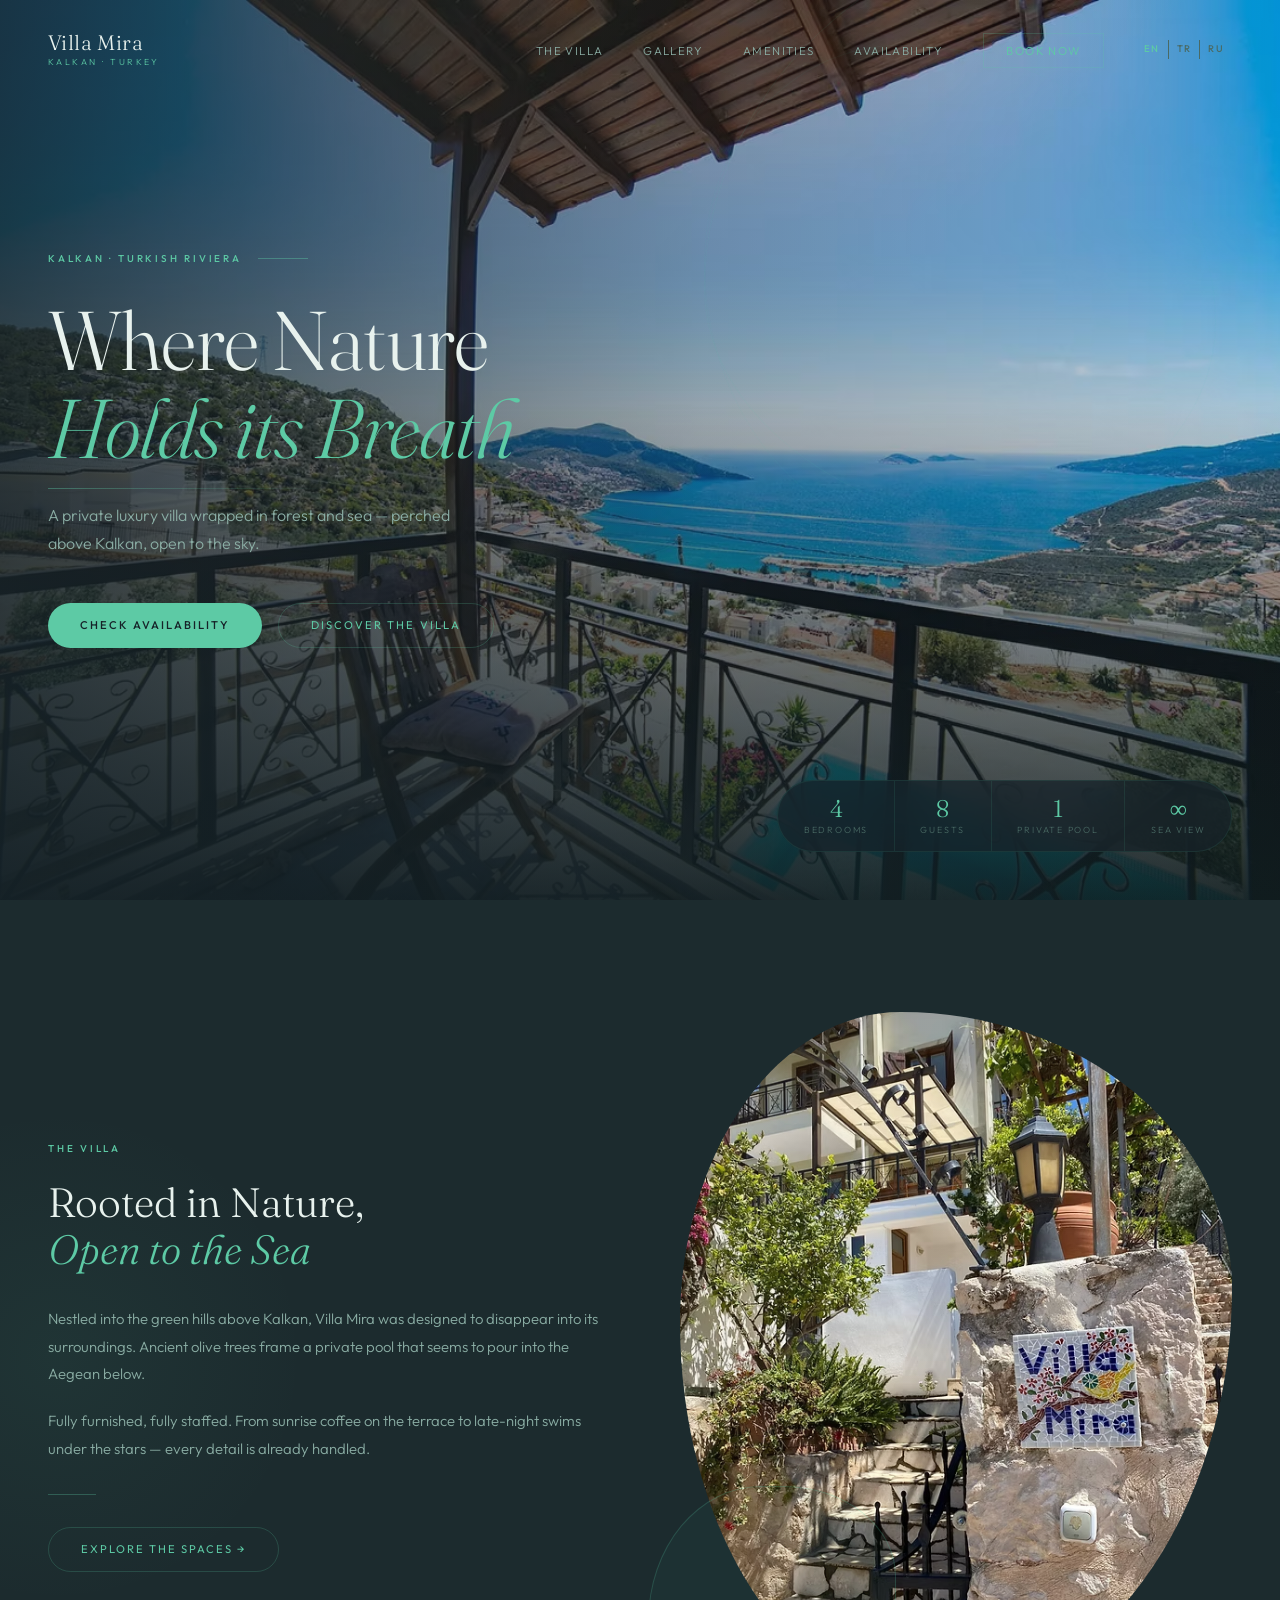
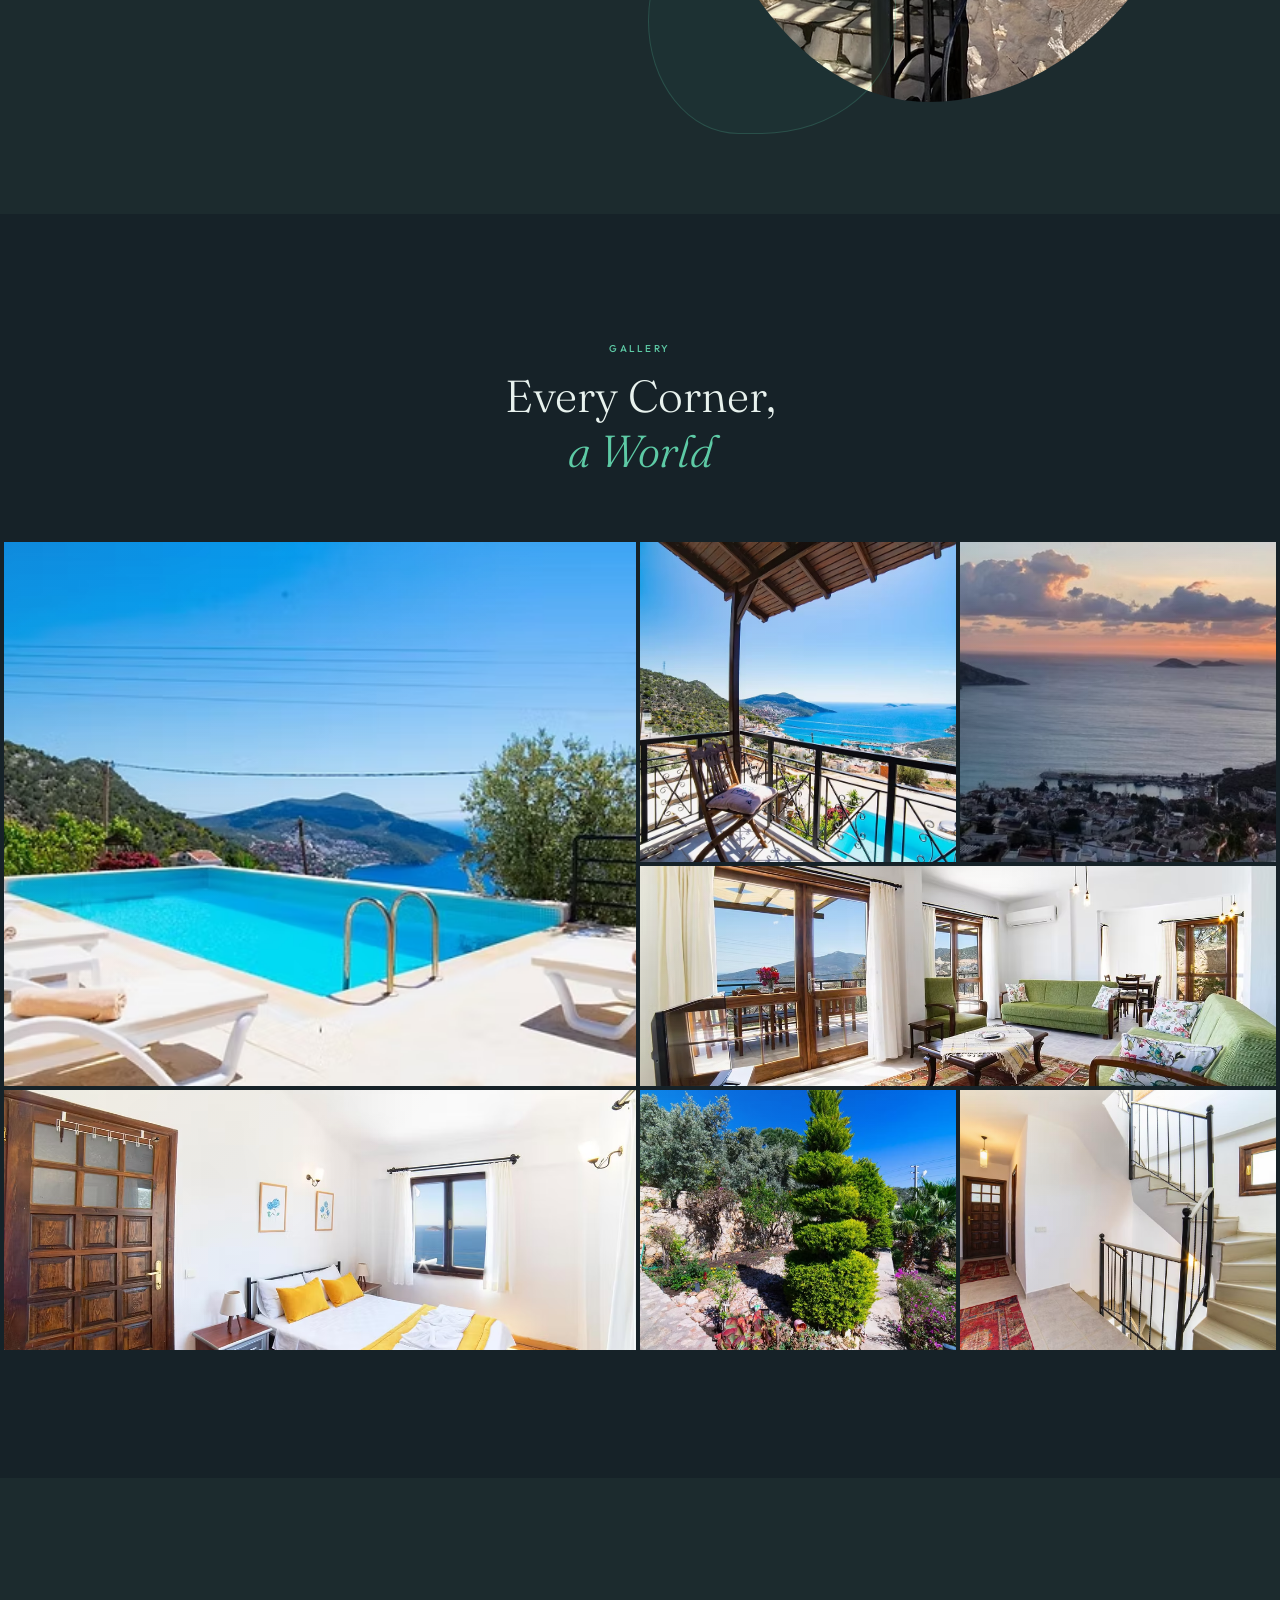
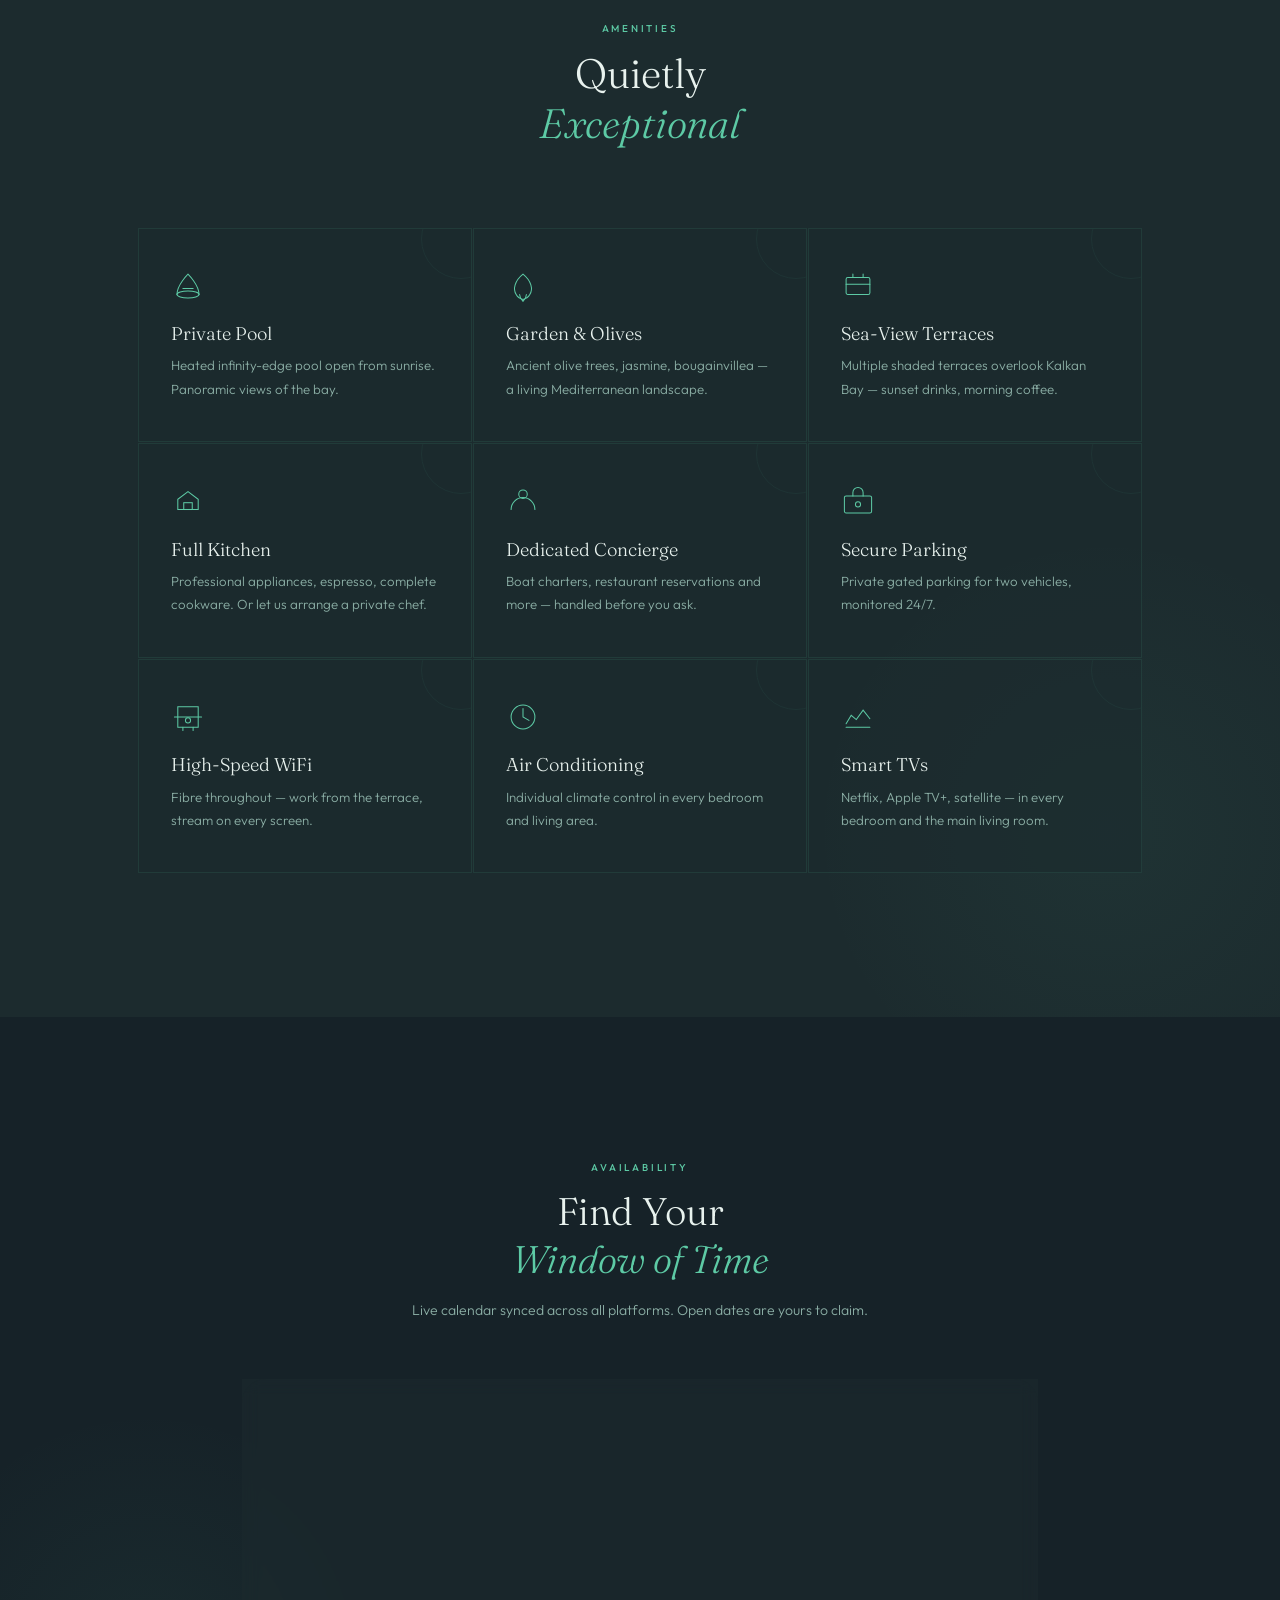
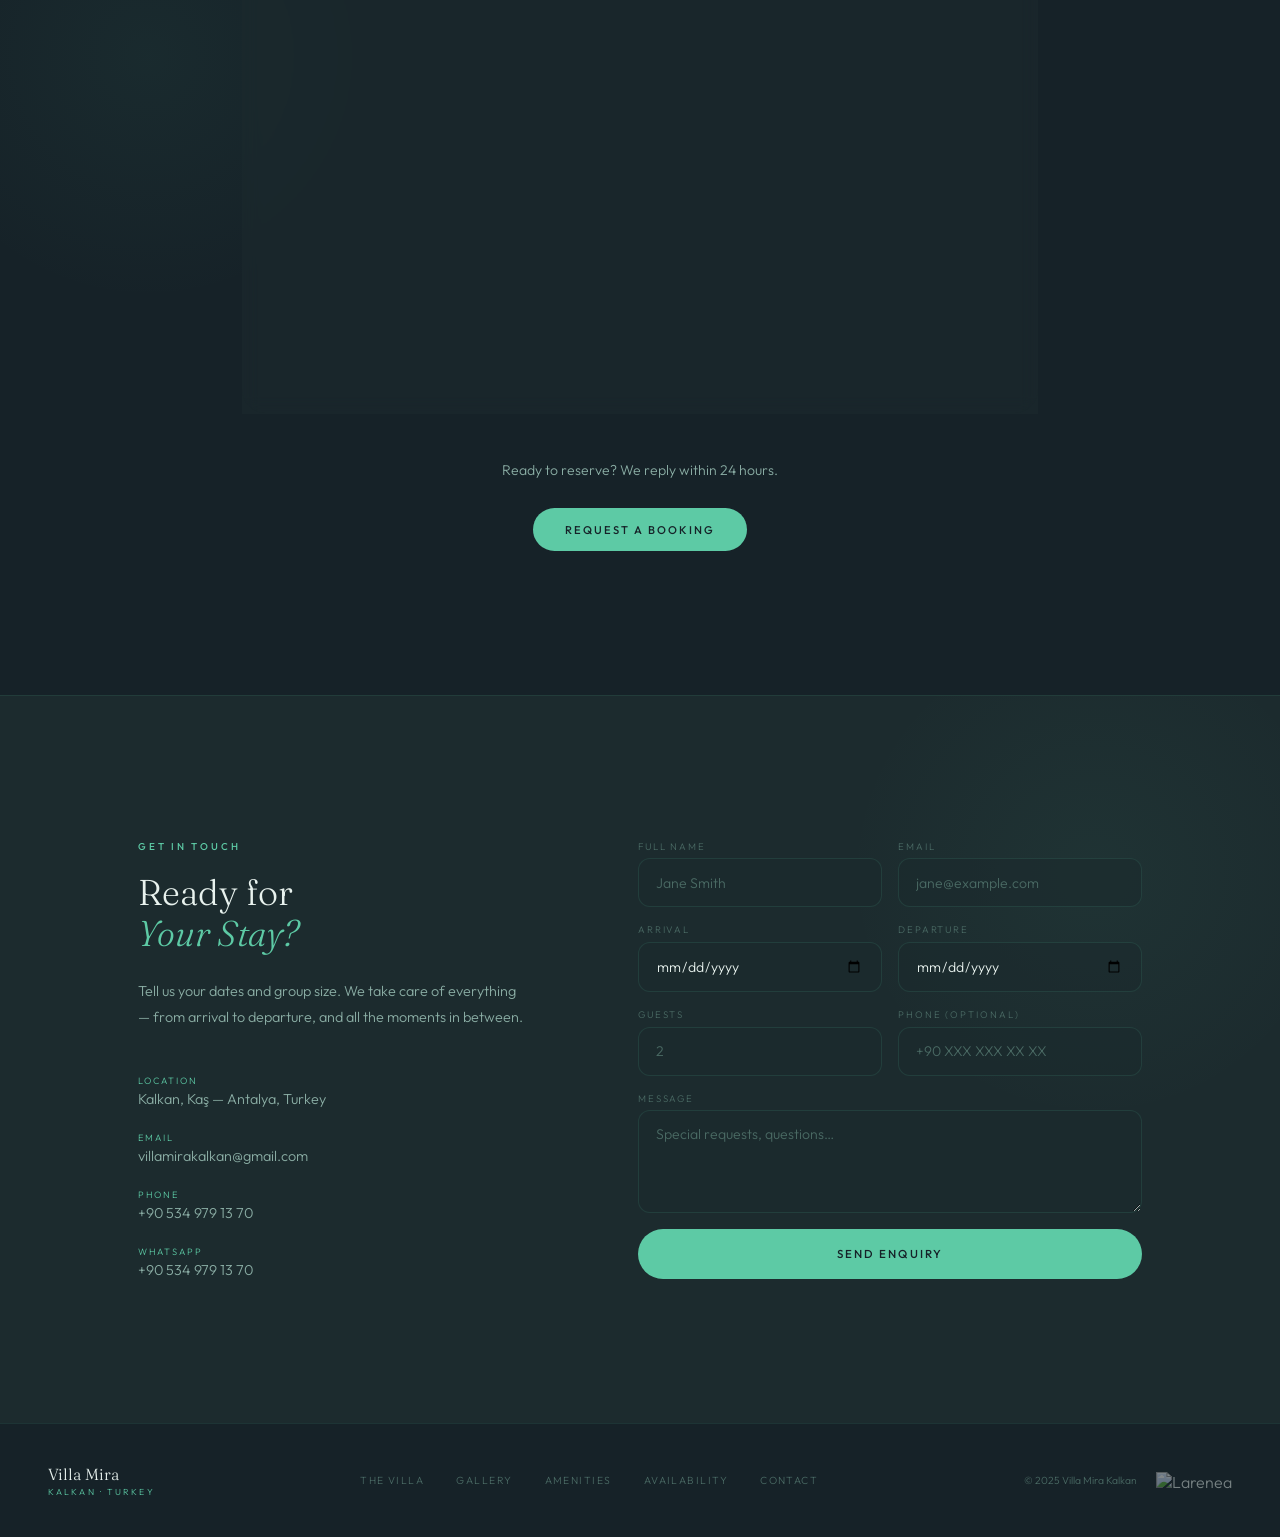
==== commit 15f85247: "Nav gruplaması, footer credit ve Larenea logosu - Nav-links, dil switcher ve burger tek .nav-right g" ====
--- a/index.html
+++ b/index.html
@@ -19,21 +19,29 @@
       <a href="#home" class="nav-logo"
         ><b>Villa Mira</b><small>Kalkan · Turkey</small></a
       >
-      <ul class="nav-links">
-        <li><a href="#about" data-i18n="nav.villa">The Villa</a></li>
-        <li><a href="#gallery" data-i18n="nav.gallery">Gallery</a></li>
-        <li><a href="#amenities" data-i18n="nav.amenities">Amenities</a></li>
-        <li><a href="#calendar" data-i18n="nav.availability">Availability</a></li>
-        <li><a href="#contact" class="nav-book" data-i18n="nav.book">Book Now</a></li>
-      </ul>
-      <div class="lang-sw">
-        <button class="lang-btn" data-lang="en">EN</button>
-        <button class="lang-btn" data-lang="tr">TR</button>
-        <button class="lang-btn" data-lang="ru">RU</button>
-      </div>
-      <button class="nav-burger" id="burger" aria-label="Menu">
-        <span></span><span></span><span></span>
-      </button>
+      <div class="nav-right">
+        <ul class="nav-links">
+          <li><a href="#about" data-i18n="nav.villa">The Villa</a></li>
+          <li><a href="#gallery" data-i18n="nav.gallery">Gallery</a></li>
+          <li><a href="#amenities" data-i18n="nav.amenities">Amenities</a></li>
+          <li>
+            <a href="#calendar" data-i18n="nav.availability">Availability</a>
+          </li>
+          <li>
+            <a href="#contact" class="nav-book" data-i18n="nav.book"
+              >Book Now</a
+            >
+          </li>
+        </ul>
+        <div class="lang-sw">
+          <button class="lang-btn" data-lang="en">EN</button>
+          <button class="lang-btn" data-lang="tr">TR</button>
+          <button class="lang-btn" data-lang="ru">RU</button>
+        </div>
+        <button class="nav-burger" id="burger" aria-label="Menu">
+          <span></span><span></span><span></span>
+        </button>
+      </div>
     </nav>
 
     <div class="drawer" id="drawer">
@@ -42,7 +50,9 @@
         <li><a href="#about" data-i18n="nav.villa">The Villa</a></li>
         <li><a href="#gallery" data-i18n="nav.gallery">Gallery</a></li>
         <li><a href="#amenities" data-i18n="nav.amenities">Amenities</a></li>
-        <li><a href="#calendar" data-i18n="nav.availability">Availability</a></li>
+        <li>
+          <a href="#calendar" data-i18n="nav.availability">Availability</a>
+        </li>
         <li><a href="#contact" data-i18n="nav.book">Book Now</a></li>
       </ul>
       <div class="drawer-lang">
@@ -74,7 +84,9 @@
 
       <div class="hero-content">
         <div class="hero-eyebrow">
-          <span class="lbl" data-i18n="hero.eyebrow">Kalkan · Turkish Riviera</span>
+          <span class="lbl" data-i18n="hero.eyebrow"
+            >Kalkan · Turkish Riviera</span
+          >
         </div>
         <h1 class="hero-h1" data-i18n-html="hero.h1">
           Where Nature<br />
@@ -85,8 +97,12 @@
           Kalkan, open to the sky.
         </p>
         <div class="hero-btns">
-          <a href="#calendar" class="btn-teal" data-i18n="hero.btn.availability">Check Availability</a>
-          <a href="#about" class="btn-ghost" data-i18n="hero.btn.villa">Discover the Villa</a>
+          <a href="#calendar" class="btn-teal" data-i18n="hero.btn.availability"
+            >Check Availability</a
+          >
+          <a href="#about" class="btn-ghost" data-i18n="hero.btn.villa"
+            >Discover the Villa</a
+          >
         </div>
       </div>
 
@@ -131,7 +147,11 @@
           late-night swims under the stars — every detail is already handled.
         </p>
         <div class="intro-line"></div>
-        <a href="#gallery" class="btn-ghost" style="width: max-content" data-i18n="about.btn"
+        <a
+          href="#gallery"
+          class="btn-ghost"
+          style="width: max-content"
+          data-i18n="about.btn"
           >Explore the Spaces →</a
         >
       </div>
@@ -148,7 +168,9 @@
     <section class="gallery" id="gallery">
       <div class="gallery-hd r">
         <span class="lbl" data-i18n="gallery.lbl">Gallery</span>
-        <h2 class="gallery-h2" data-i18n-html="gallery.h2">Every Corner,<br /><em>a World</em></h2>
+        <h2 class="gallery-h2" data-i18n-html="gallery.h2">
+          Every Corner,<br /><em>a World</em>
+        </h2>
       </div>
 
       <div class="g-wrap">
@@ -189,13 +211,21 @@
 
       <div class="am-hd r">
         <span class="lbl" data-i18n="am.lbl">Amenities</span>
-        <h2 class="am-h2" data-i18n-html="am.h2">Quietly<br /><em>Exceptional</em></h2>
+        <h2 class="am-h2" data-i18n-html="am.h2">
+          Quietly<br /><em>Exceptional</em>
+        </h2>
       </div>
 
       <div class="am-grid">
         <div class="am-card r">
           <div class="am-ico">
-            <svg viewBox="0 0 40 40" fill="none" stroke="currentColor" stroke-width="1.2" stroke-linecap="round">
+            <svg
+              viewBox="0 0 40 40"
+              fill="none"
+              stroke="currentColor"
+              stroke-width="1.2"
+              stroke-linecap="round"
+            >
               <ellipse cx="20" cy="30" rx="13" ry="4" />
               <path d="M7 30C7 19 20 6 20 6s13 13 13 24" />
               <path d="M14 23h12" />
@@ -203,65 +233,106 @@
           </div>
           <div class="am-name" data-i18n="am.pool.name">Private Pool</div>
           <div class="am-desc" data-i18n="am.pool.desc">
-            Heated infinity-edge pool open from sunrise. Panoramic views of the bay.
-          </div>
-        </div>
-
-        <div class="am-card r">
-          <div class="am-ico">
-            <svg viewBox="0 0 40 40" fill="none" stroke="currentColor" stroke-width="1.2" stroke-linecap="round">
-              <path d="M20 6 C10 14 8 24 12 30 C14 34 20 36 20 36 C20 36 26 34 28 30 C32 24 30 14 20 6Z" />
+            Heated infinity-edge pool open from sunrise. Panoramic views of the
+            bay.
+          </div>
+        </div>
+
+        <div class="am-card r">
+          <div class="am-ico">
+            <svg
+              viewBox="0 0 40 40"
+              fill="none"
+              stroke="currentColor"
+              stroke-width="1.2"
+              stroke-linecap="round"
+            >
+              <path
+                d="M20 6 C10 14 8 24 12 30 C14 34 20 36 20 36 C20 36 26 34 28 30 C32 24 30 14 20 6Z"
+              />
               <path d="M16 30 C16 33 18 36 20 38 C22 36 24 33 24 30" />
             </svg>
           </div>
           <div class="am-name" data-i18n="am.garden.name">Garden & Olives</div>
           <div class="am-desc" data-i18n="am.garden.desc">
-            Ancient olive trees, jasmine, bougainvillea — a living Mediterranean landscape.
-          </div>
-        </div>
-
-        <div class="am-card r">
-          <div class="am-ico">
-            <svg viewBox="0 0 40 40" fill="none" stroke="currentColor" stroke-width="1.2" stroke-linecap="round">
+            Ancient olive trees, jasmine, bougainvillea — a living Mediterranean
+            landscape.
+          </div>
+        </div>
+
+        <div class="am-card r">
+          <div class="am-ico">
+            <svg
+              viewBox="0 0 40 40"
+              fill="none"
+              stroke="currentColor"
+              stroke-width="1.2"
+              stroke-linecap="round"
+            >
               <rect x="6" y="10" width="28" height="20" rx="2" />
               <path d="M6 18h28M14 10V6M26 10V6" />
             </svg>
           </div>
-          <div class="am-name" data-i18n="am.terrace.name">Sea-View Terraces</div>
+          <div class="am-name" data-i18n="am.terrace.name">
+            Sea-View Terraces
+          </div>
           <div class="am-desc" data-i18n="am.terrace.desc">
-            Multiple shaded terraces overlook Kalkan Bay — sunset drinks, morning coffee.
-          </div>
-        </div>
-
-        <div class="am-card r">
-          <div class="am-ico">
-            <svg viewBox="0 0 40 40" fill="none" stroke="currentColor" stroke-width="1.2" stroke-linecap="round">
+            Multiple shaded terraces overlook Kalkan Bay — sunset drinks,
+            morning coffee.
+          </div>
+        </div>
+
+        <div class="am-card r">
+          <div class="am-ico">
+            <svg
+              viewBox="0 0 40 40"
+              fill="none"
+              stroke="currentColor"
+              stroke-width="1.2"
+              stroke-linecap="round"
+            >
               <path d="M8 30V18l12-9 12 9v12H8z" />
               <rect x="15" y="22" width="10" height="8" />
             </svg>
           </div>
           <div class="am-name" data-i18n="am.kitchen.name">Full Kitchen</div>
           <div class="am-desc" data-i18n="am.kitchen.desc">
-            Professional appliances, espresso, complete cookware. Or let us arrange a private chef.
-          </div>
-        </div>
-
-        <div class="am-card r">
-          <div class="am-ico">
-            <svg viewBox="0 0 40 40" fill="none" stroke="currentColor" stroke-width="1.2" stroke-linecap="round">
+            Professional appliances, espresso, complete cookware. Or let us
+            arrange a private chef.
+          </div>
+        </div>
+
+        <div class="am-card r">
+          <div class="am-ico">
+            <svg
+              viewBox="0 0 40 40"
+              fill="none"
+              stroke="currentColor"
+              stroke-width="1.2"
+              stroke-linecap="round"
+            >
               <path d="M6 30c0-7.73 6.27-14 14-14s14 6.27 14 14" />
               <circle cx="20" cy="12" r="5" />
             </svg>
           </div>
-          <div class="am-name" data-i18n="am.concierge.name">Dedicated Concierge</div>
+          <div class="am-name" data-i18n="am.concierge.name">
+            Dedicated Concierge
+          </div>
           <div class="am-desc" data-i18n="am.concierge.desc">
-            Boat charters, restaurant reservations and more — handled before you ask.
-          </div>
-        </div>
-
-        <div class="am-card r">
-          <div class="am-ico">
-            <svg viewBox="0 0 40 40" fill="none" stroke="currentColor" stroke-width="1.2" stroke-linecap="round">
+            Boat charters, restaurant reservations and more — handled before you
+            ask.
+          </div>
+        </div>
+
+        <div class="am-card r">
+          <div class="am-ico">
+            <svg
+              viewBox="0 0 40 40"
+              fill="none"
+              stroke="currentColor"
+              stroke-width="1.2"
+              stroke-linecap="round"
+            >
               <rect x="4" y="14" width="32" height="20" rx="2" />
               <path d="M14 14v-4a6 6 0 0 1 12 0v4" />
               <circle cx="20" cy="24" r="3" />
@@ -275,7 +346,13 @@
 
         <div class="am-card r">
           <div class="am-ico">
-            <svg viewBox="0 0 40 40" fill="none" stroke="currentColor" stroke-width="1.2" stroke-linecap="round">
+            <svg
+              viewBox="0 0 40 40"
+              fill="none"
+              stroke="currentColor"
+              stroke-width="1.2"
+              stroke-linecap="round"
+            >
               <path d="M8 8h24v24H8z" rx="2" />
               <path d="M14 32v4M26 32v4M4 20h32" />
               <circle cx="20" cy="24" r="3" />
@@ -289,7 +366,13 @@
 
         <div class="am-card r">
           <div class="am-ico">
-            <svg viewBox="0 0 40 40" fill="none" stroke="currentColor" stroke-width="1.2" stroke-linecap="round">
+            <svg
+              viewBox="0 0 40 40"
+              fill="none"
+              stroke="currentColor"
+              stroke-width="1.2"
+              stroke-linecap="round"
+            >
               <circle cx="20" cy="20" r="14" />
               <path d="M20 10v10l7 4" />
             </svg>
@@ -302,14 +385,21 @@
 
         <div class="am-card r">
           <div class="am-ico">
-            <svg viewBox="0 0 40 40" fill="none" stroke="currentColor" stroke-width="1.2" stroke-linecap="round">
+            <svg
+              viewBox="0 0 40 40"
+              fill="none"
+              stroke="currentColor"
+              stroke-width="1.2"
+              stroke-linecap="round"
+            >
               <path d="M6 28 L12 18 L18 23 L26 12 L34 22" />
               <path d="M6 32h28" />
             </svg>
           </div>
           <div class="am-name" data-i18n="am.tv.name">Smart TVs</div>
           <div class="am-desc" data-i18n="am.tv.desc">
-            Netflix, Apple TV+, satellite — in every bedroom and the main living room.
+            Netflix, Apple TV+, satellite — in every bedroom and the main living
+            room.
           </div>
         </div>
       </div>
@@ -321,7 +411,9 @@
       <div class="cal-inner">
         <div class="cal-hd r">
           <span class="lbl" data-i18n="cal.lbl">Availability</span>
-          <h2 class="cal-h2" data-i18n-html="cal.h2">Find Your<br /><em>Window of Time</em></h2>
+          <h2 class="cal-h2" data-i18n-html="cal.h2">
+            Find Your<br /><em>Window of Time</em>
+          </h2>
           <p class="cal-sub" data-i18n="cal.sub">
             Live calendar synced across all platforms. Open dates are yours to
             claim.
@@ -355,15 +447,28 @@
           </iframe>
 
           <div class="cal-legend">
-            <div class="leg"><span class="dot dot-a"></span><span data-i18n="cal.available">Available</span></div>
-            <div class="leg"><span class="dot dot-b"></span><span data-i18n="cal.booked">Booked</span></div>
-            <div class="leg"><span class="dot dot-c"></span><span data-i18n="cal.checkinout">Check-in / out</span></div>
+            <div class="leg">
+              <span class="dot dot-a"></span
+              ><span data-i18n="cal.available">Available</span>
+            </div>
+            <div class="leg">
+              <span class="dot dot-b"></span
+              ><span data-i18n="cal.booked">Booked</span>
+            </div>
+            <div class="leg">
+              <span class="dot dot-c"></span
+              ><span data-i18n="cal.checkinout">Check-in / out</span>
+            </div>
           </div>
         </div>
 
         <div class="cal-after r">
-          <p data-i18n="cal.after">Ready to reserve? We reply within 24 hours.</p>
-          <a href="#contact" class="btn-teal" data-i18n="cal.btn">Request a Booking</a>
+          <p data-i18n="cal.after">
+            Ready to reserve? We reply within 24 hours.
+          </p>
+          <a href="#contact" class="btn-teal" data-i18n="cal.btn"
+            >Request a Booking</a
+          >
         </div>
       </div>
     </section>
@@ -375,15 +480,21 @@
       <div class="contact-wrap">
         <div class="c-left r-left">
           <span class="lbl" data-i18n="contact.lbl">Get in Touch</span>
-          <h2 class="c-h2" data-i18n-html="contact.h2">Ready for<br /><em>Your Stay?</em></h2>
+          <h2 class="c-h2" data-i18n-html="contact.h2">
+            Ready for<br /><em>Your Stay?</em>
+          </h2>
           <p class="c-p" data-i18n="contact.p">
             Tell us your dates and group size. We take care of everything — from
             arrival to departure, and all the moments in between.
           </p>
           <div class="c-info">
             <div>
-              <div class="ci-label" data-i18n="contact.location.lbl">Location</div>
-              <div class="ci-val" data-i18n="contact.location.val">Kalkan, Kaş — Antalya, Turkey</div>
+              <div class="ci-label" data-i18n="contact.location.lbl">
+                Location
+              </div>
+              <div class="ci-val" data-i18n="contact.location.val">
+                Kalkan, Kaş — Antalya, Turkey
+              </div>
             </div>
             <div>
               <div class="ci-label" data-i18n="contact.email.lbl">Email</div>
@@ -472,7 +583,9 @@
                 />
               </div>
               <div class="cfg">
-                <label for="phone" data-i18n="form.phone.lbl">Phone (optional)</label>
+                <label for="phone" data-i18n="form.phone.lbl"
+                  >Phone (optional)</label
+                >
                 <input
                   type="tel"
                   id="phone"
@@ -492,7 +605,9 @@
                 data-i18n-ph="form.msg.ph"
               ></textarea>
             </div>
-            <button type="submit" class="btn-submit" data-i18n="form.submit">Send Enquiry</button>
+            <button type="submit" class="btn-submit" data-i18n="form.submit">
+              Send Enquiry
+            </button>
           </form>
         </div>
       </div>
@@ -511,7 +626,17 @@
         <a href="#calendar" data-i18n="footer.availability">Availability</a>
         <a href="#contact" data-i18n="footer.contact">Contact</a>
       </nav>
-      <div class="f-copy">&copy; 2025 Villa Mira Kalkan</div>
+      <div class="f-bottom">
+        <div class="f-copy">&copy; 2025 Villa Mira Kalkan</div>
+        <a
+          href="https://larenea.com"
+          target="_blank"
+          rel="noopener"
+          class="footer-credit-logo"
+        >
+          <img src="/img/larenea-logo.png" alt="Larenea" />
+        </a>
+      </div>
     </footer>
 
     <script src="main.js"></script>
--- a/style.css
+++ b/style.css
@@ -111,6 +111,11 @@
   margin-top: 2px;
 }
 
+.nav-right {
+  display: flex;
+  align-items: center;
+  gap: 2rem;
+}
 .nav-links {
   list-style: none;
   display: flex;
@@ -1181,9 +1186,29 @@
 .f-links a:hover {
   color: var(--teal);
 }
+.f-bottom {
+  display: flex;
+  align-items: center;
+  gap: 1.2rem;
+}
 .f-copy {
   font-size: 0.65rem;
   color: var(--text3);
+}
+.footer-credit-logo {
+  display: flex;
+  align-items: center;
+  opacity: 0.45;
+  transition: opacity 0.25s;
+}
+.footer-credit-logo:hover {
+  opacity: 0.85;
+}
+.footer-credit-logo img {
+  height: 18px;
+  width: auto;
+  display: block;
+  object-fit: contain;
 }
 
 /* ─────────────────── REVEAL ─────────────────────── */
@@ -1245,6 +1270,9 @@
   }
   .nav.stuck {
     padding: 0.9rem 1.5rem;
+  }
+  .nav-right {
+    gap: 0.8rem;
   }
   .nav-links {
     display: none;
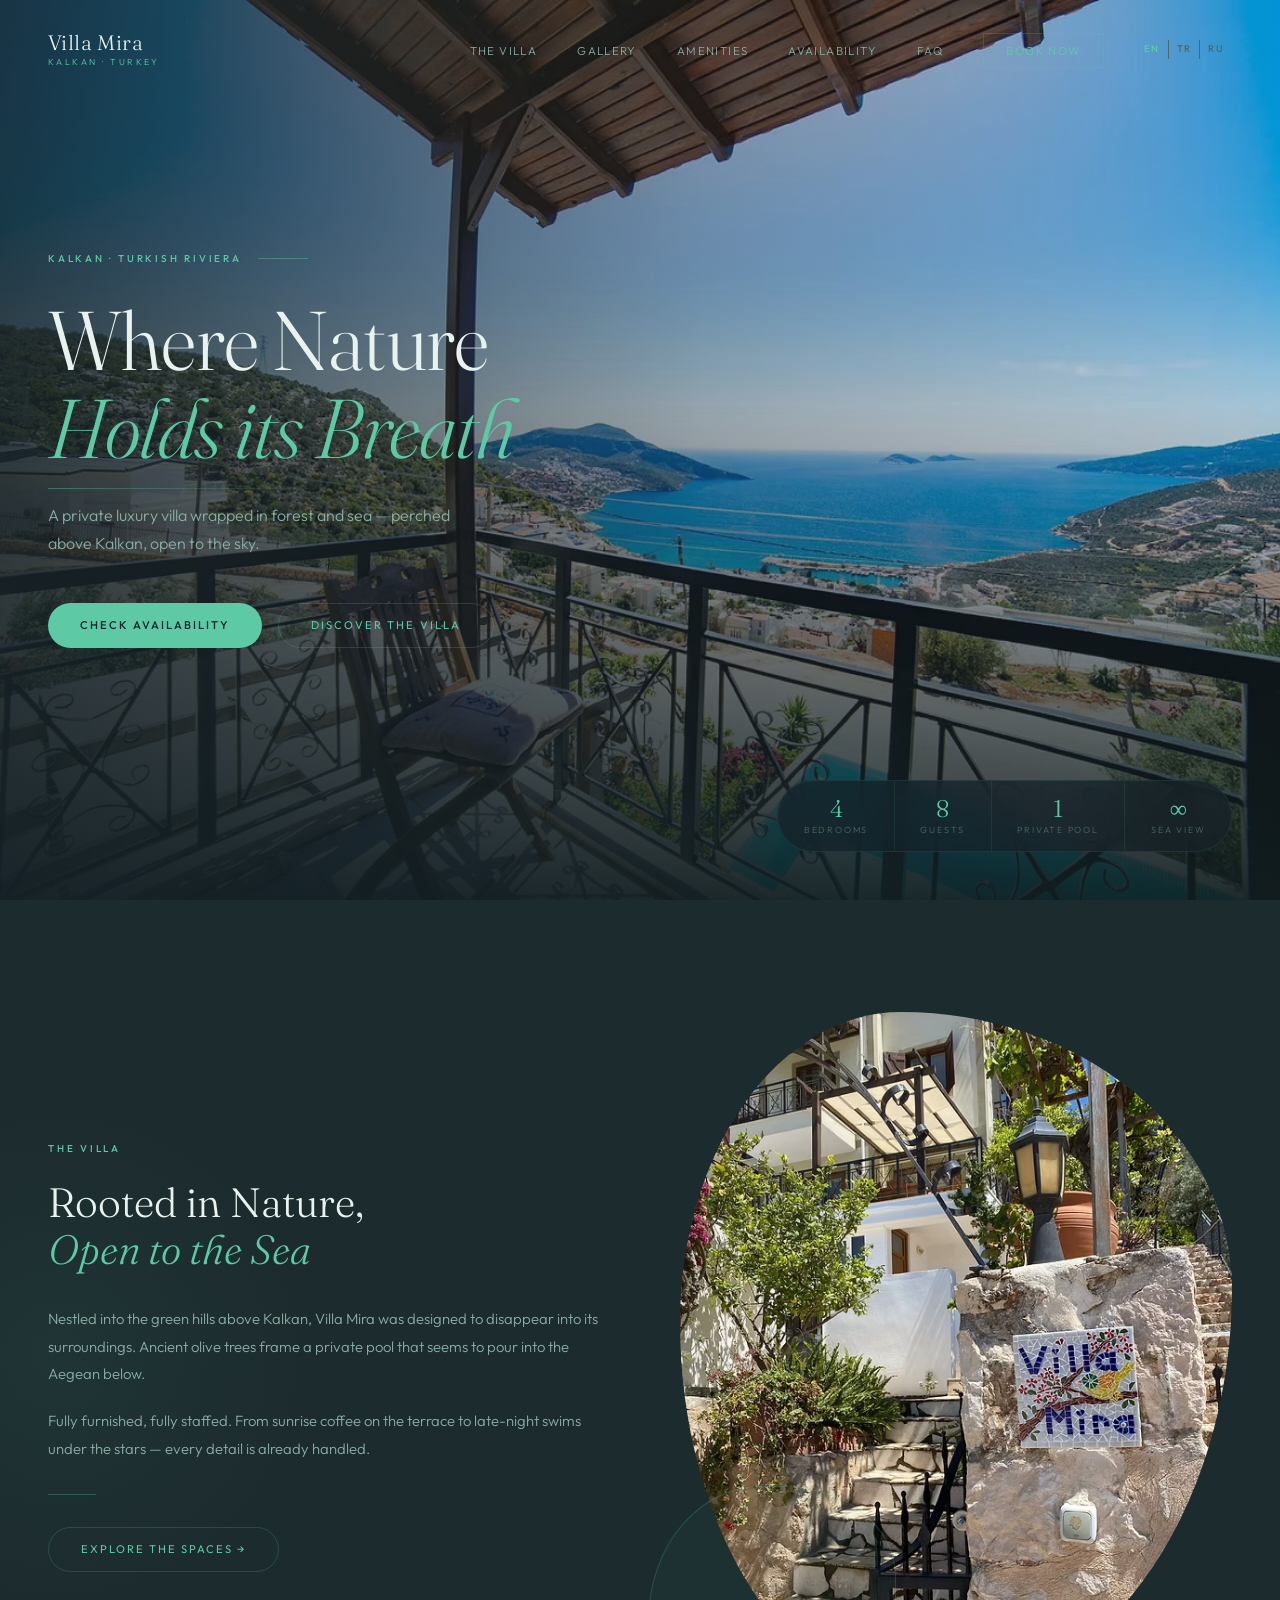
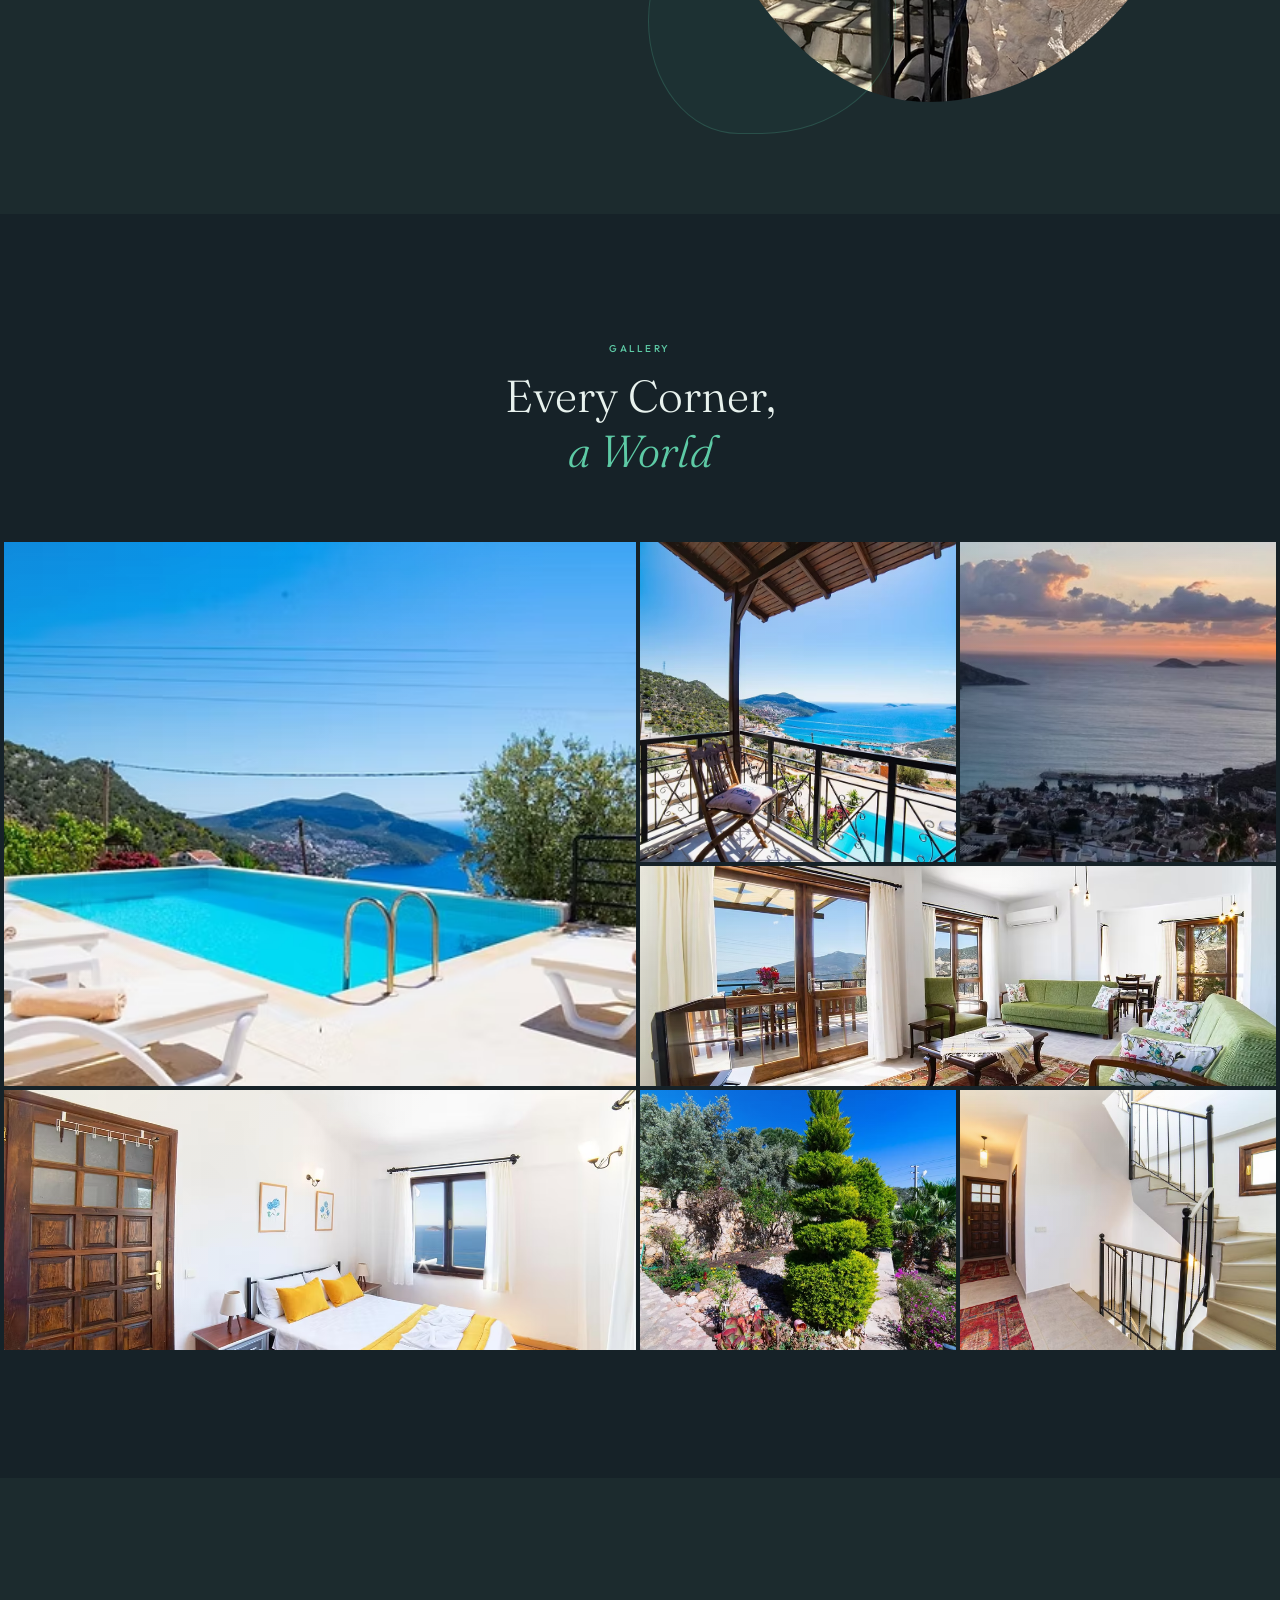
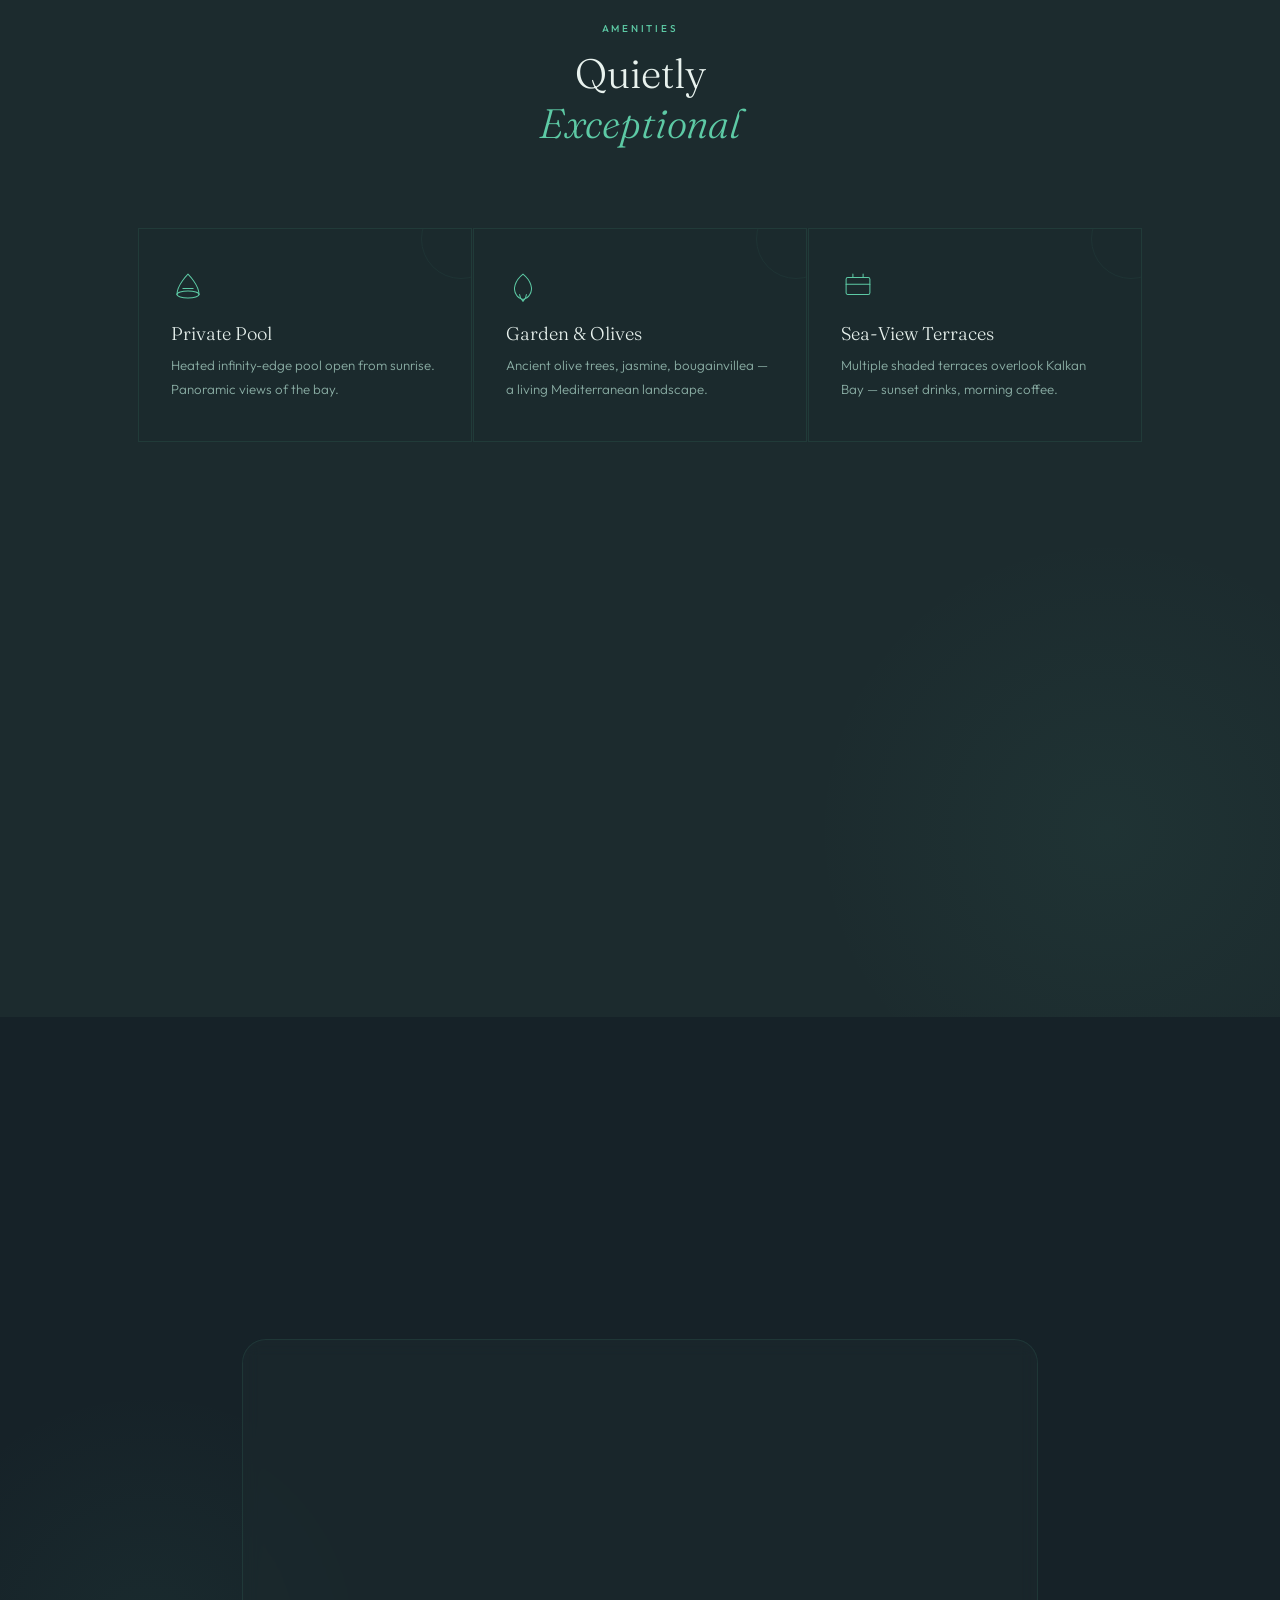
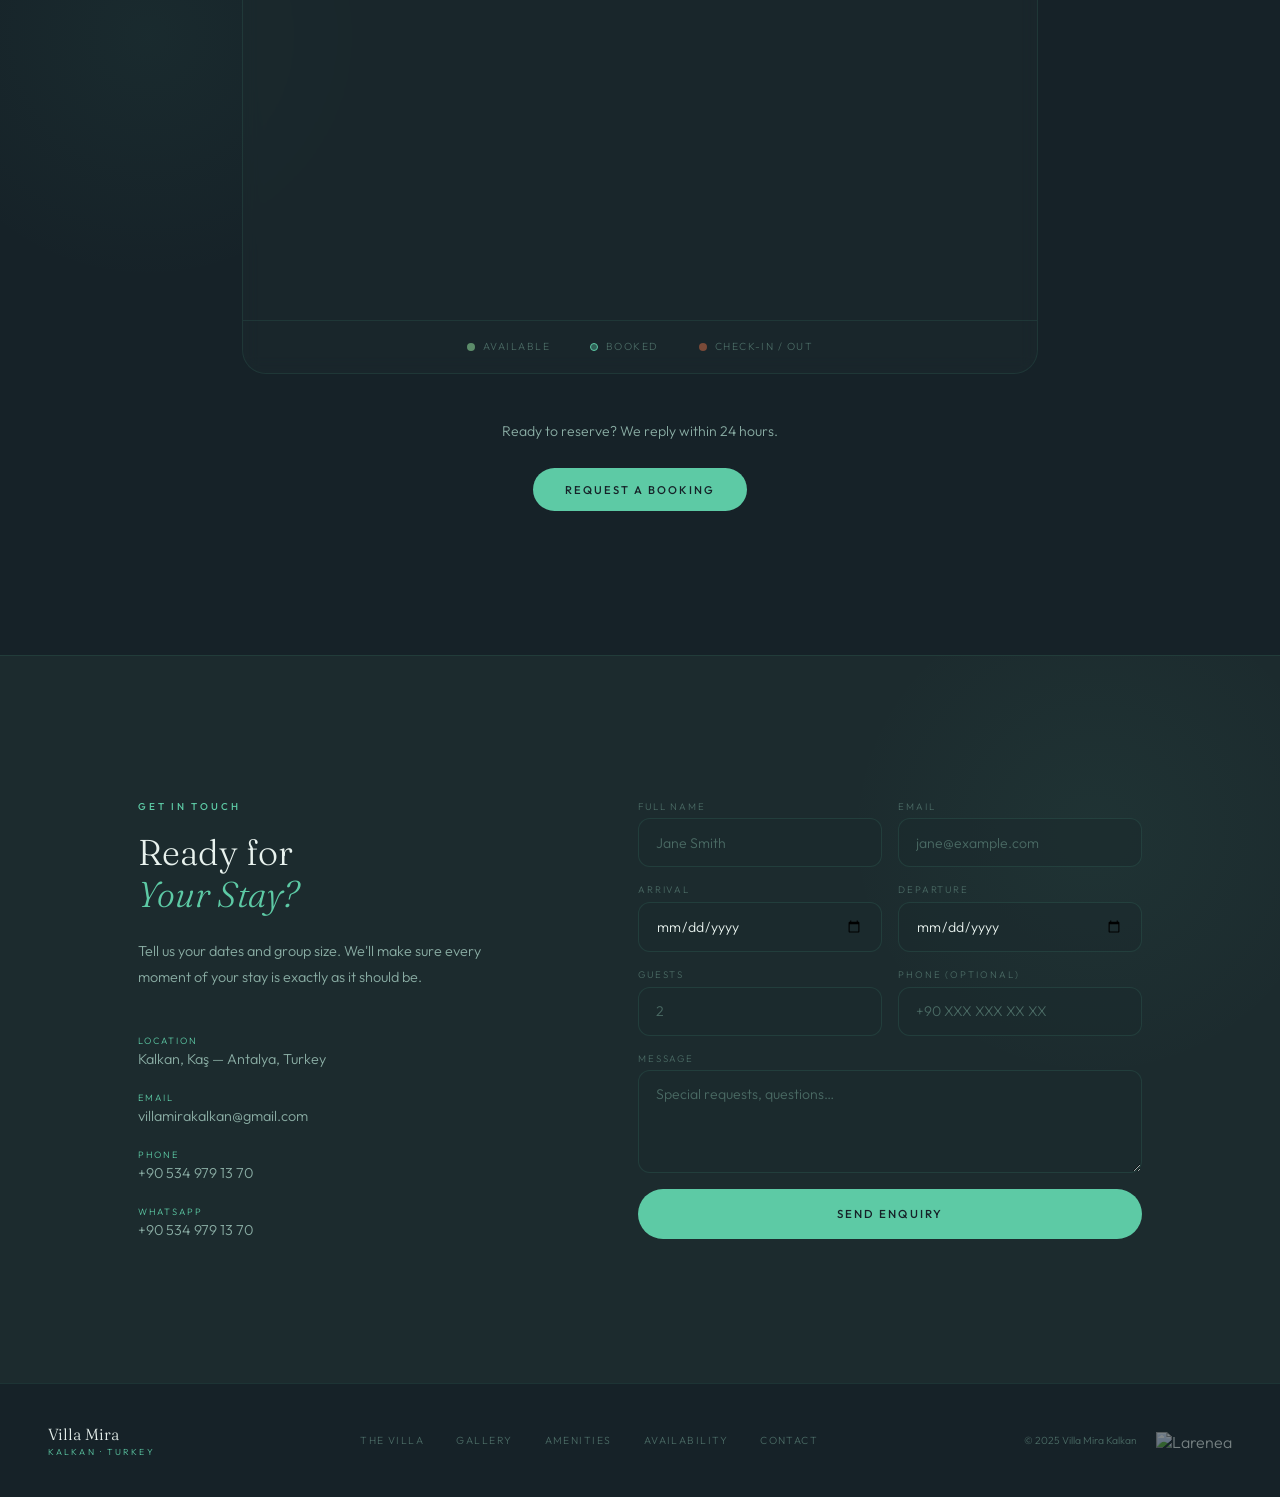
==== commit e3ef385e: "SSS sayfası, sitemap, llms.txt ve içerik düzeltmeleri - sss.html: 3 dilli FAQ sayfası (TR/EN/RU), ac" ====
--- a/index.html
+++ b/index.html
@@ -27,6 +27,7 @@
           <li>
             <a href="#calendar" data-i18n="nav.availability">Availability</a>
           </li>
+          <li><a href="sss.html" data-i18n="nav.faq">FAQ</a></li>
           <li>
             <a href="#contact" class="nav-book" data-i18n="nav.book"
               >Book Now</a
@@ -53,13 +54,9 @@
         <li>
           <a href="#calendar" data-i18n="nav.availability">Availability</a>
         </li>
+        <li><a href="sss.html" data-i18n="nav.faq">FAQ</a></li>
         <li><a href="#contact" data-i18n="nav.book">Book Now</a></li>
       </ul>
-      <div class="drawer-lang">
-        <button class="lang-btn" data-lang="en">EN</button>
-        <button class="lang-btn" data-lang="tr">TR</button>
-        <button class="lang-btn" data-lang="ru">RU</button>
-      </div>
     </div>
 
     <!-- ══ HERO ══════════════════════════════════════ -->
@@ -414,10 +411,6 @@
           <h2 class="cal-h2" data-i18n-html="cal.h2">
             Find Your<br /><em>Window of Time</em>
           </h2>
-          <p class="cal-sub" data-i18n="cal.sub">
-            Live calendar synced across all platforms. Open dates are yours to
-            claim.
-          </p>
         </div>
 
         <!--
@@ -484,8 +477,8 @@
             Ready for<br /><em>Your Stay?</em>
           </h2>
           <p class="c-p" data-i18n="contact.p">
-            Tell us your dates and group size. We take care of everything — from
-            arrival to departure, and all the moments in between.
+            Tell us your dates and group size. We'll make sure every moment of
+            your stay is exactly as it should be.
           </p>
           <div class="c-info">
             <div>
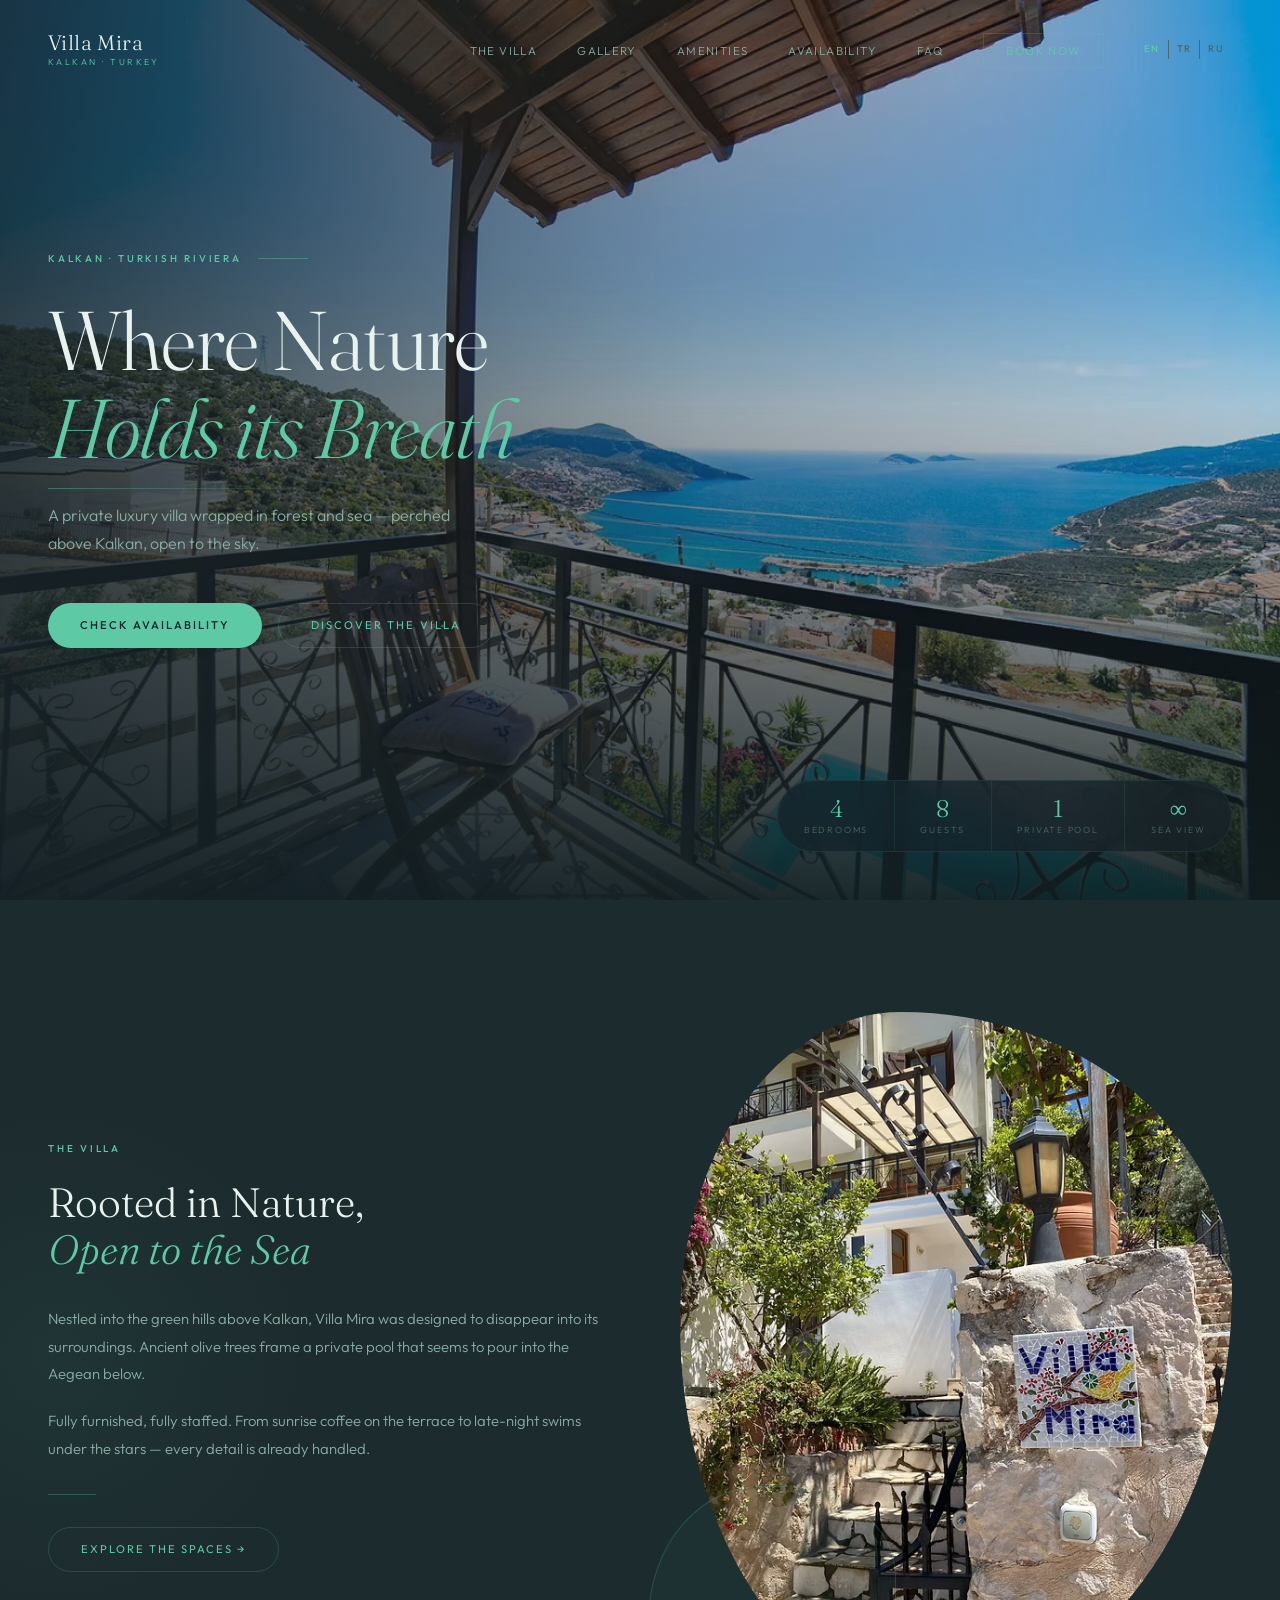
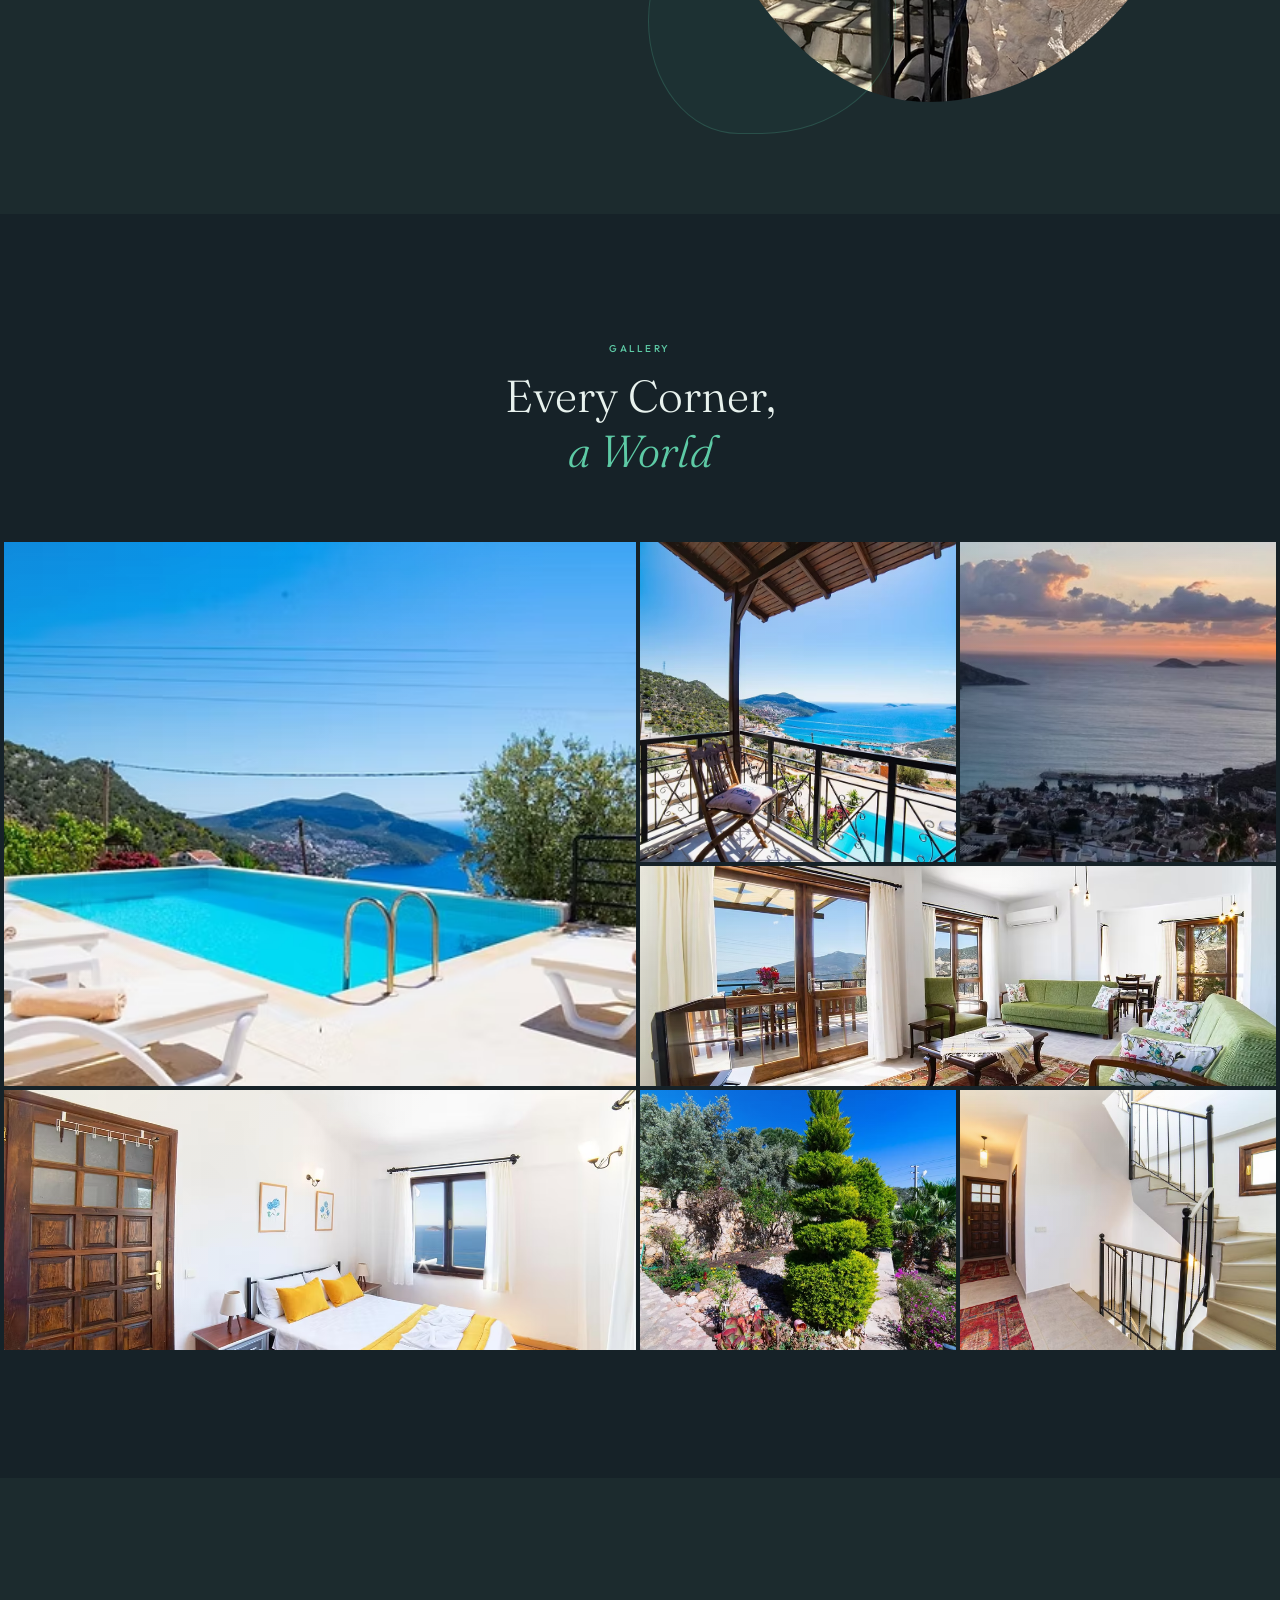
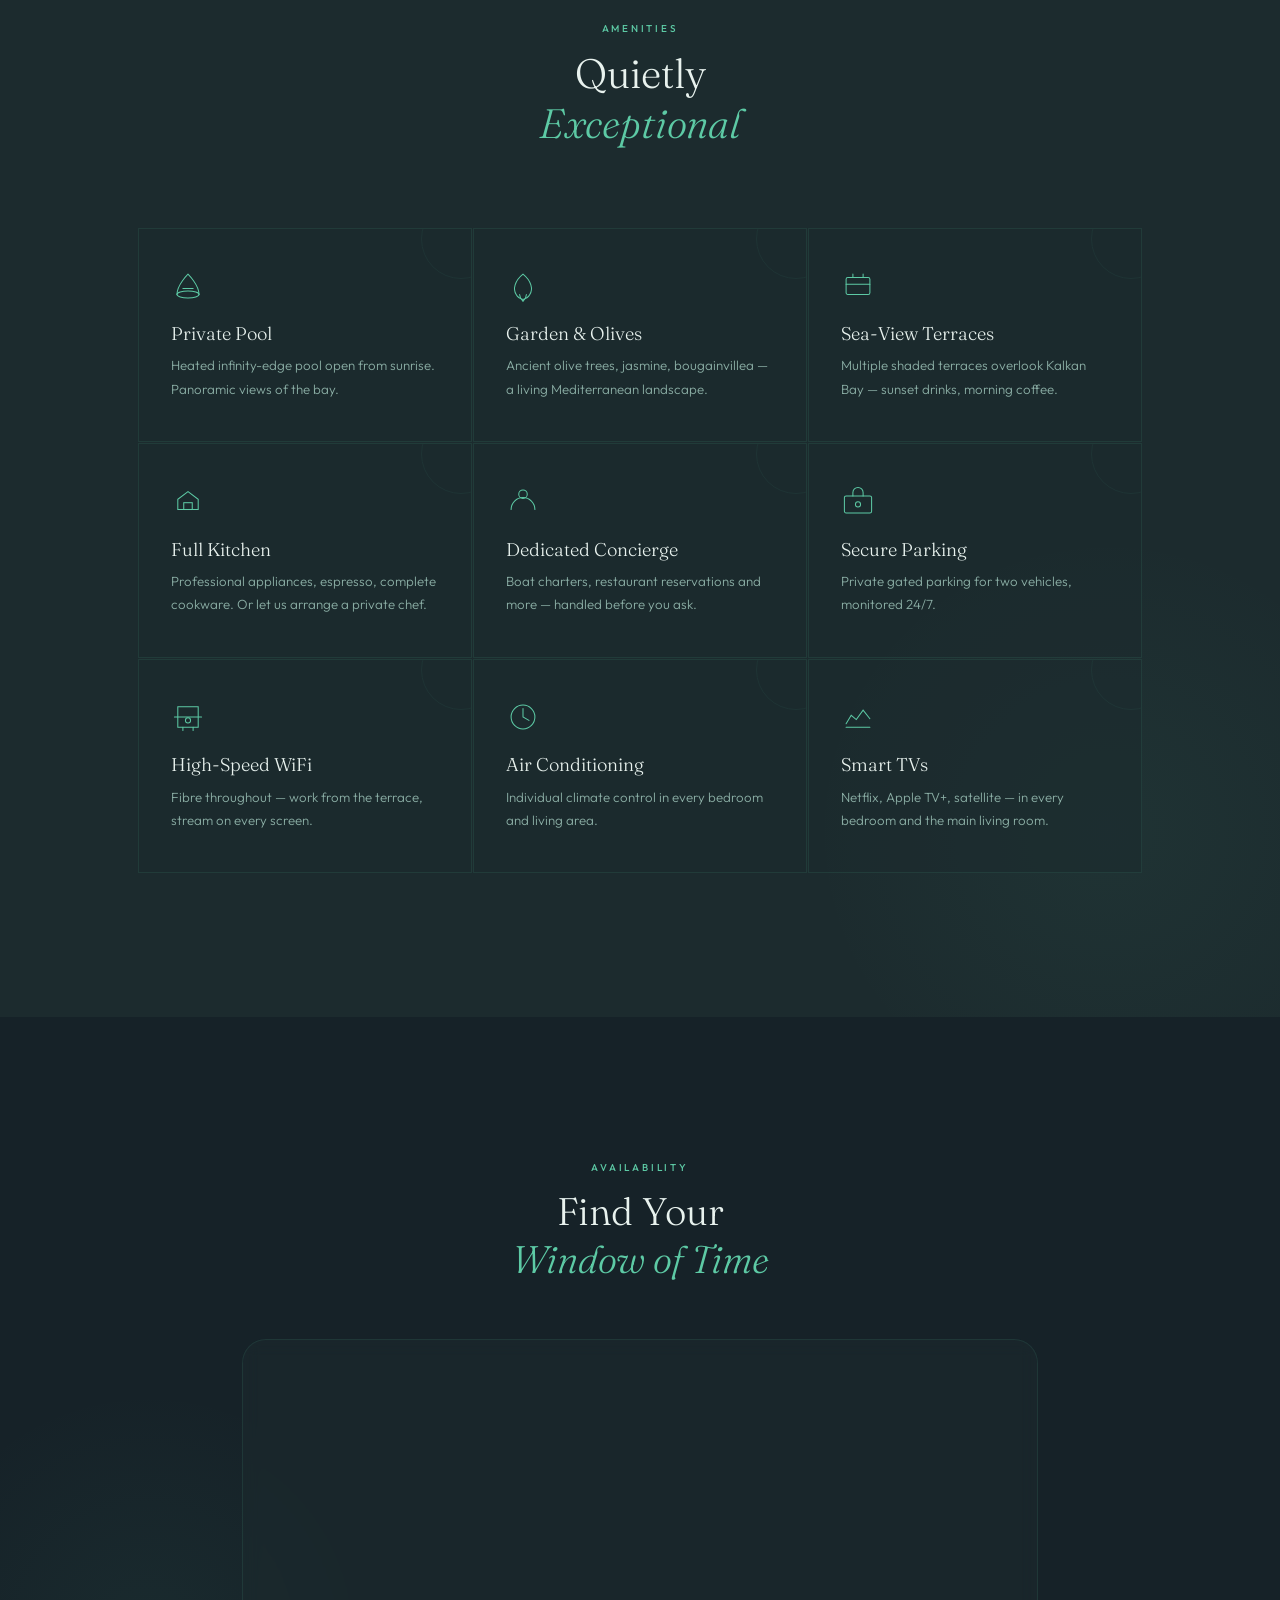
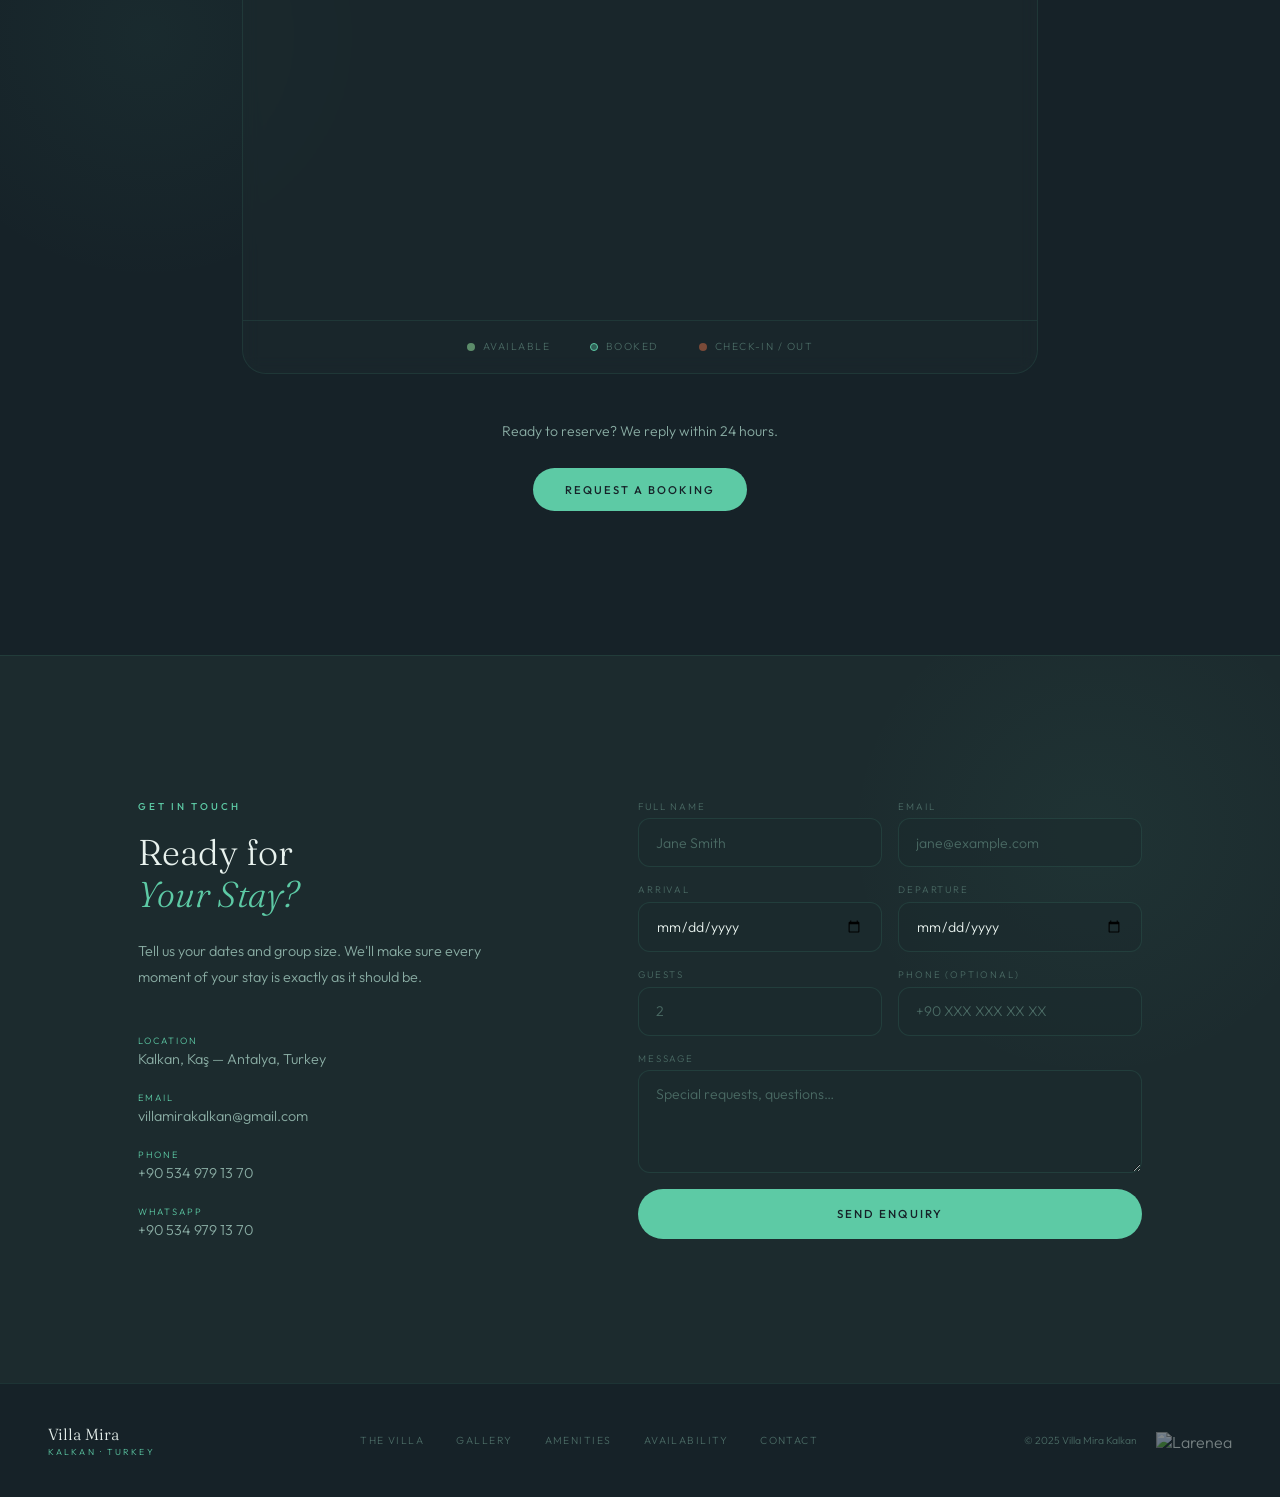
==== commit 0d564a36: "Favicon yolu logo2.png olarak güncellendi" ====
--- a/index.html
+++ b/index.html
@@ -10,7 +10,7 @@
       href="https://fonts.googleapis.com/css2?family=Fraunces:ital,wght@0,300;0,400;1,300;1,400&family=Outfit:wght@300;400;500&display=swap"
       rel="stylesheet"
     />
-    <link rel="icon" type="image/png" href="img/logo.png" />
+    <link rel="icon" type="image/png" href="img/logo2.png" />
     <link rel="stylesheet" href="style.css" />
   </head>
   <body>
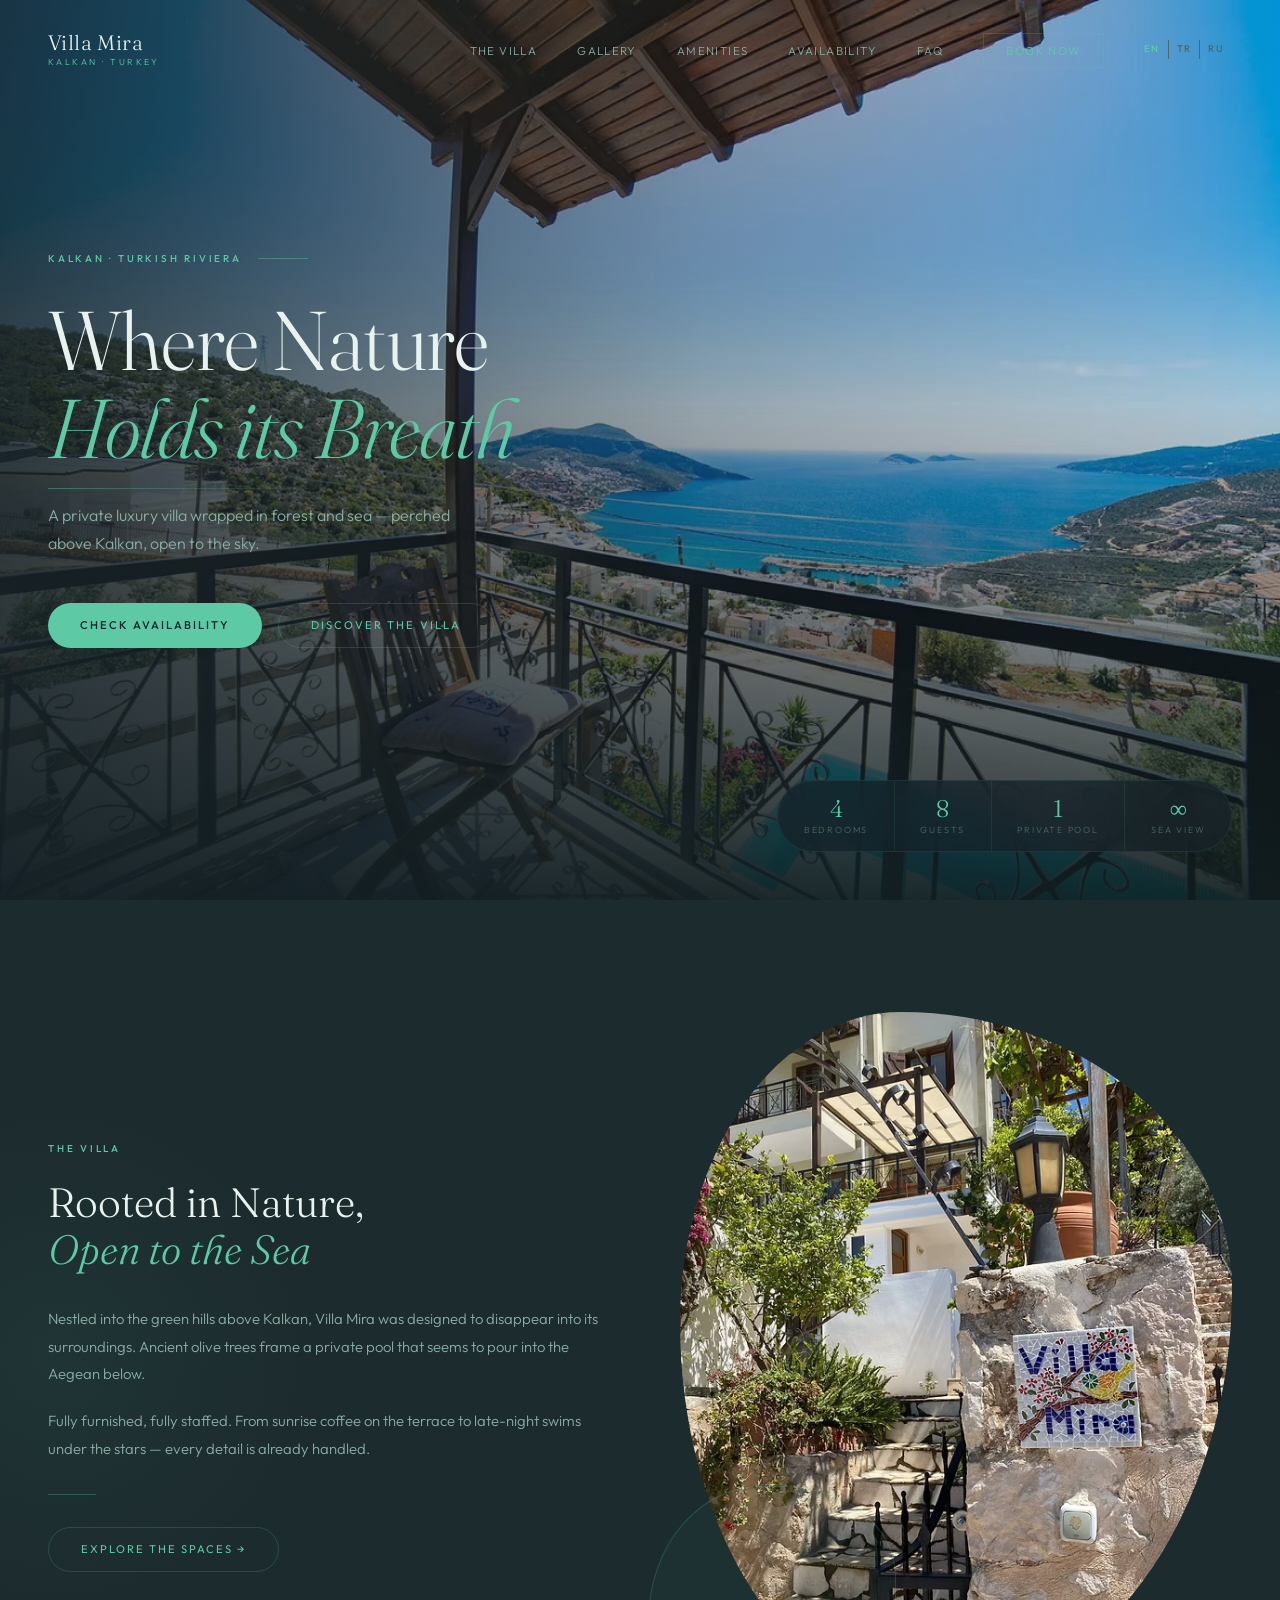
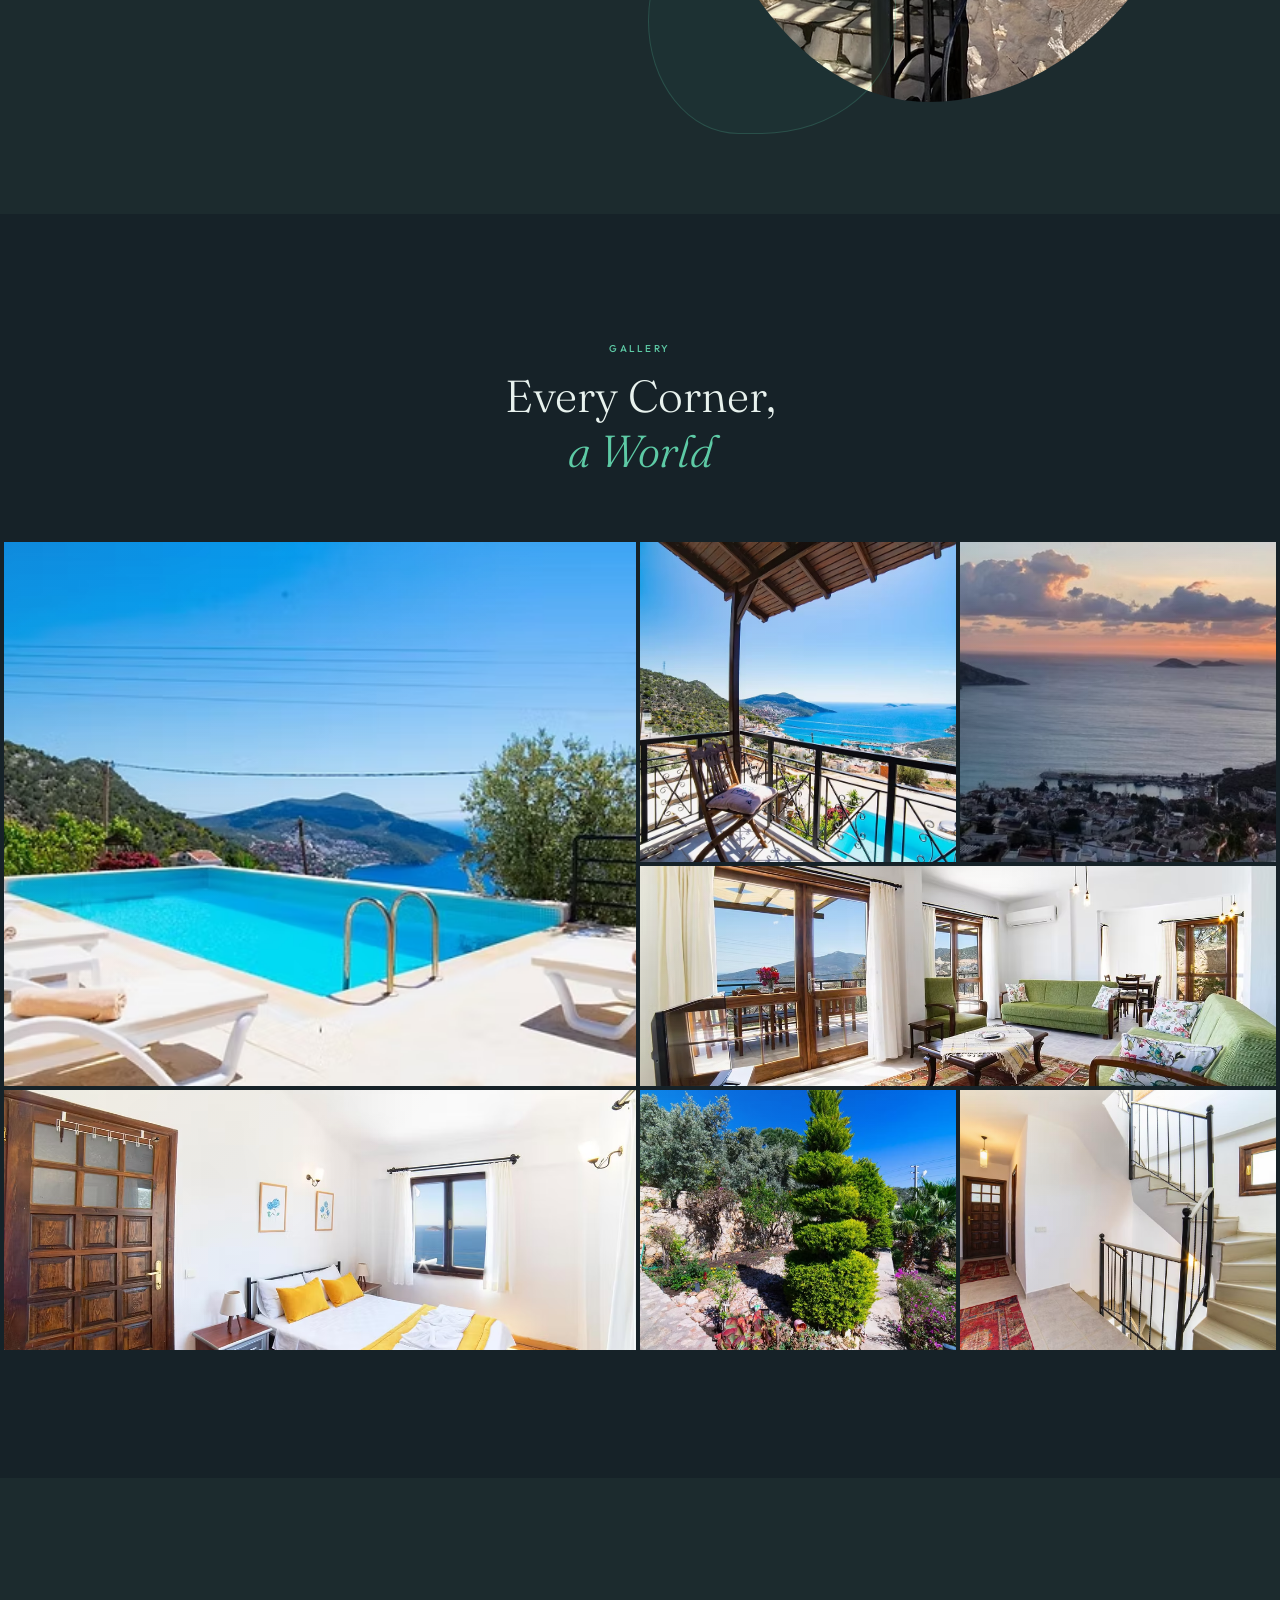
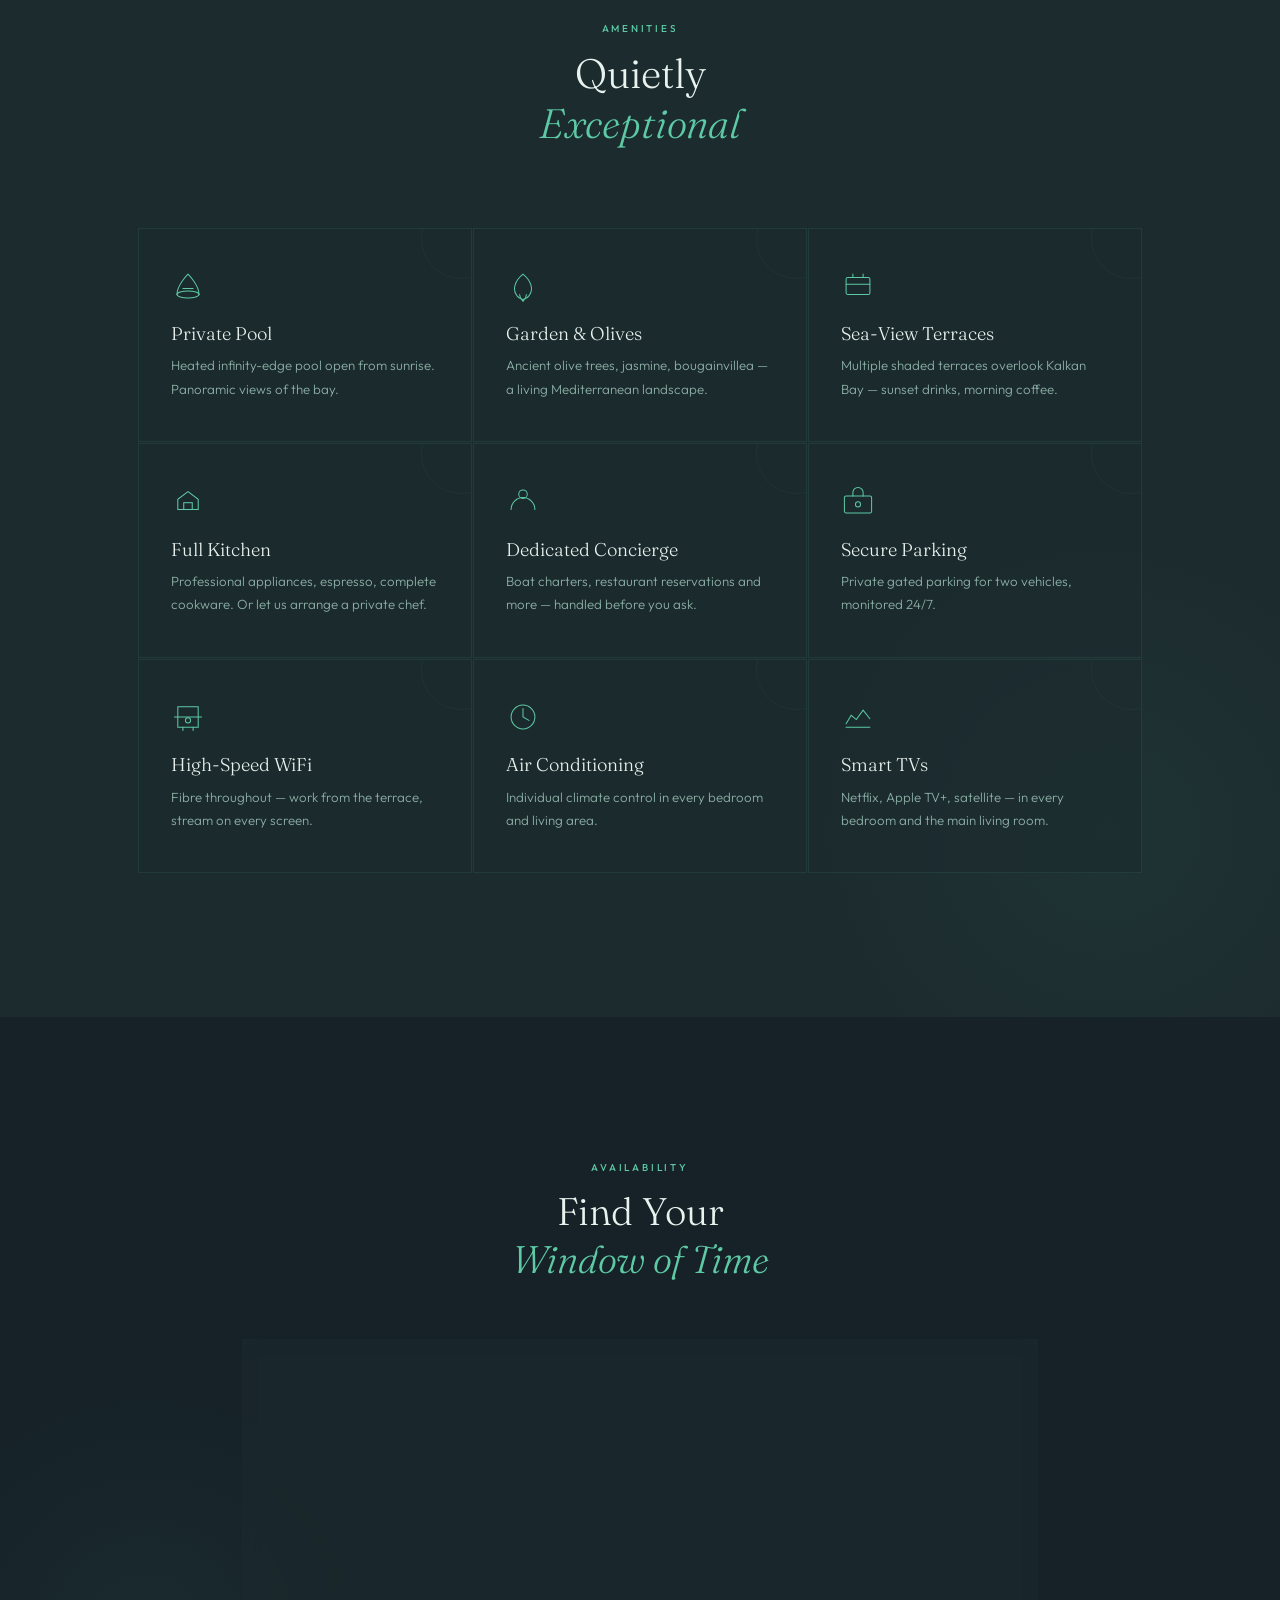
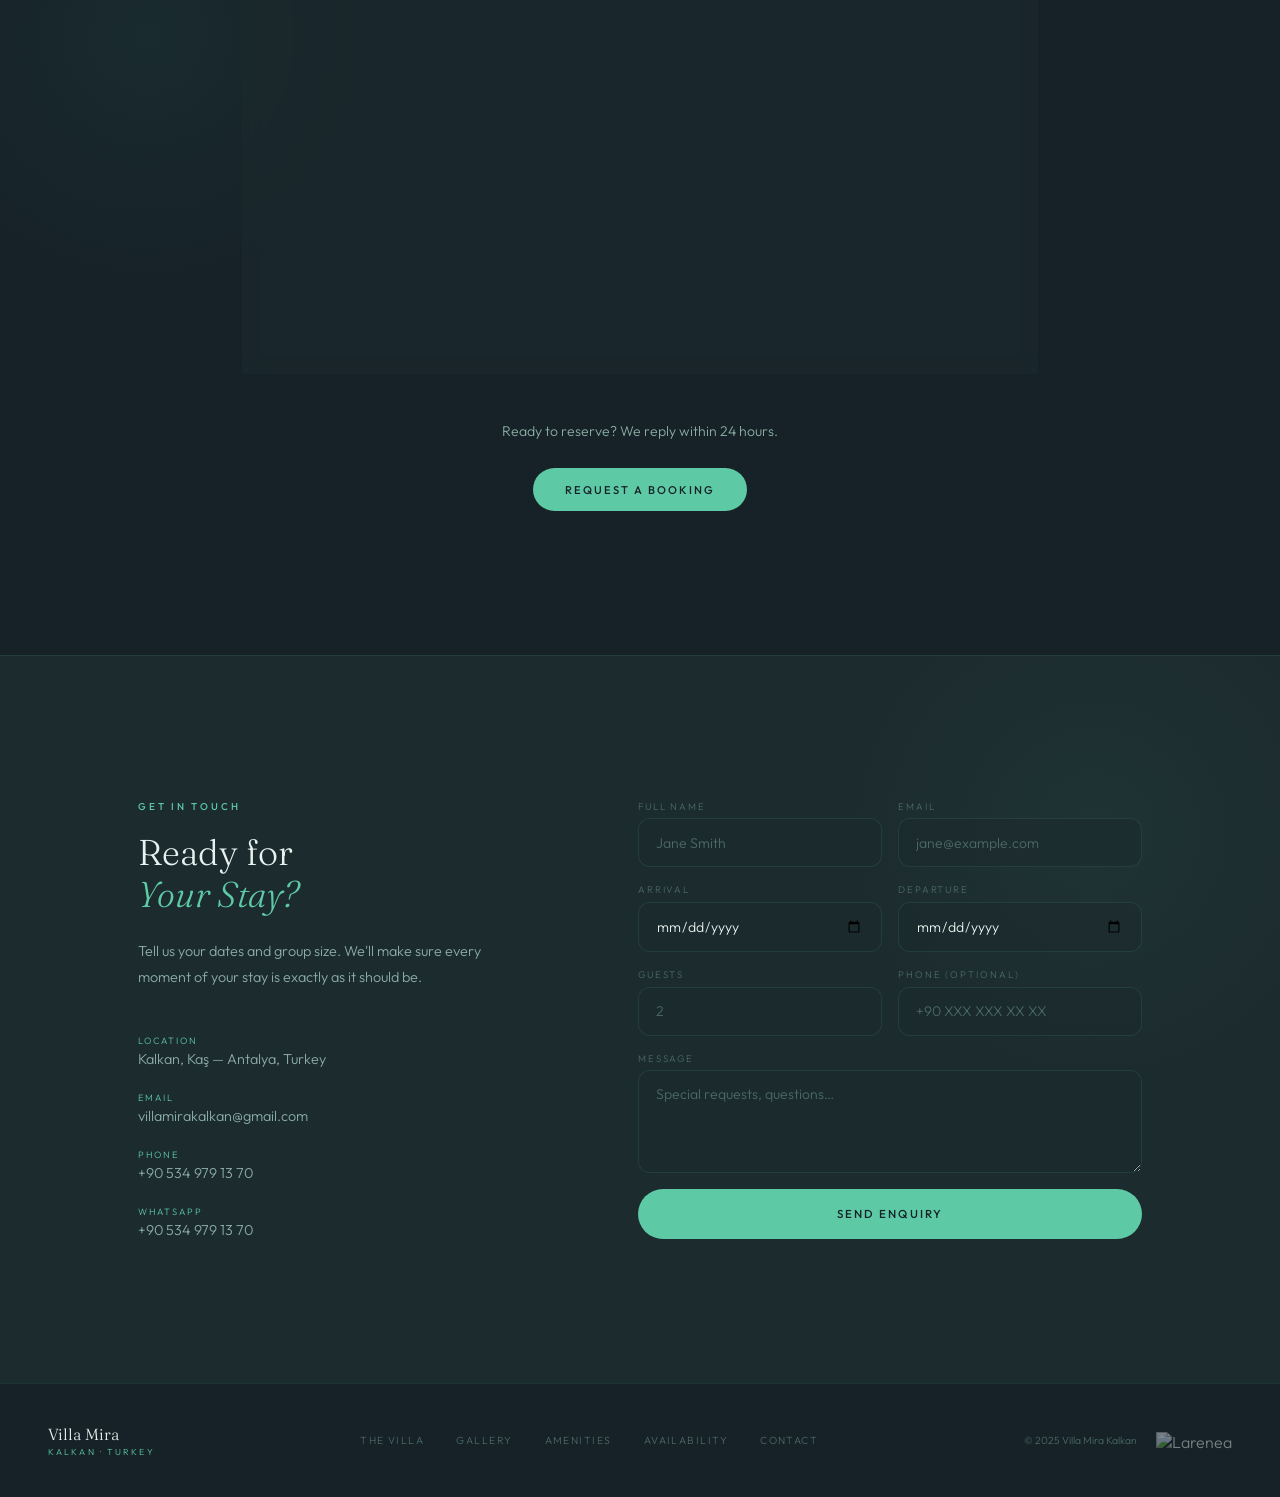
==== commit 301895ca: "Hero video eklendi, exterior.jpg poster olarak ayarlandı" ====
--- a/index.html
+++ b/index.html
@@ -62,9 +62,13 @@
     <!-- ══ HERO ══════════════════════════════════════ -->
     <section class="hero" id="home">
       <div class="hero-bg">
-        <img
-          src="img/exterior.jpg"
-          alt="Villa Mira Kalkan"
+        <video
+          autoplay
+          muted
+          loop
+          playsinline
+          disablepictureinpicture
+          poster="img/exterior.jpg"
           style="
             position: absolute;
             inset: 0;
@@ -74,7 +78,9 @@
             object-position: center 40%;
             z-index: 0;
           "
-        />
+        >
+          <source src="img/hero.mp4" type="video/mp4" />
+        </video>
       </div>
       <div class="hero-blob"></div>
       <div class="hero-blob2"></div>
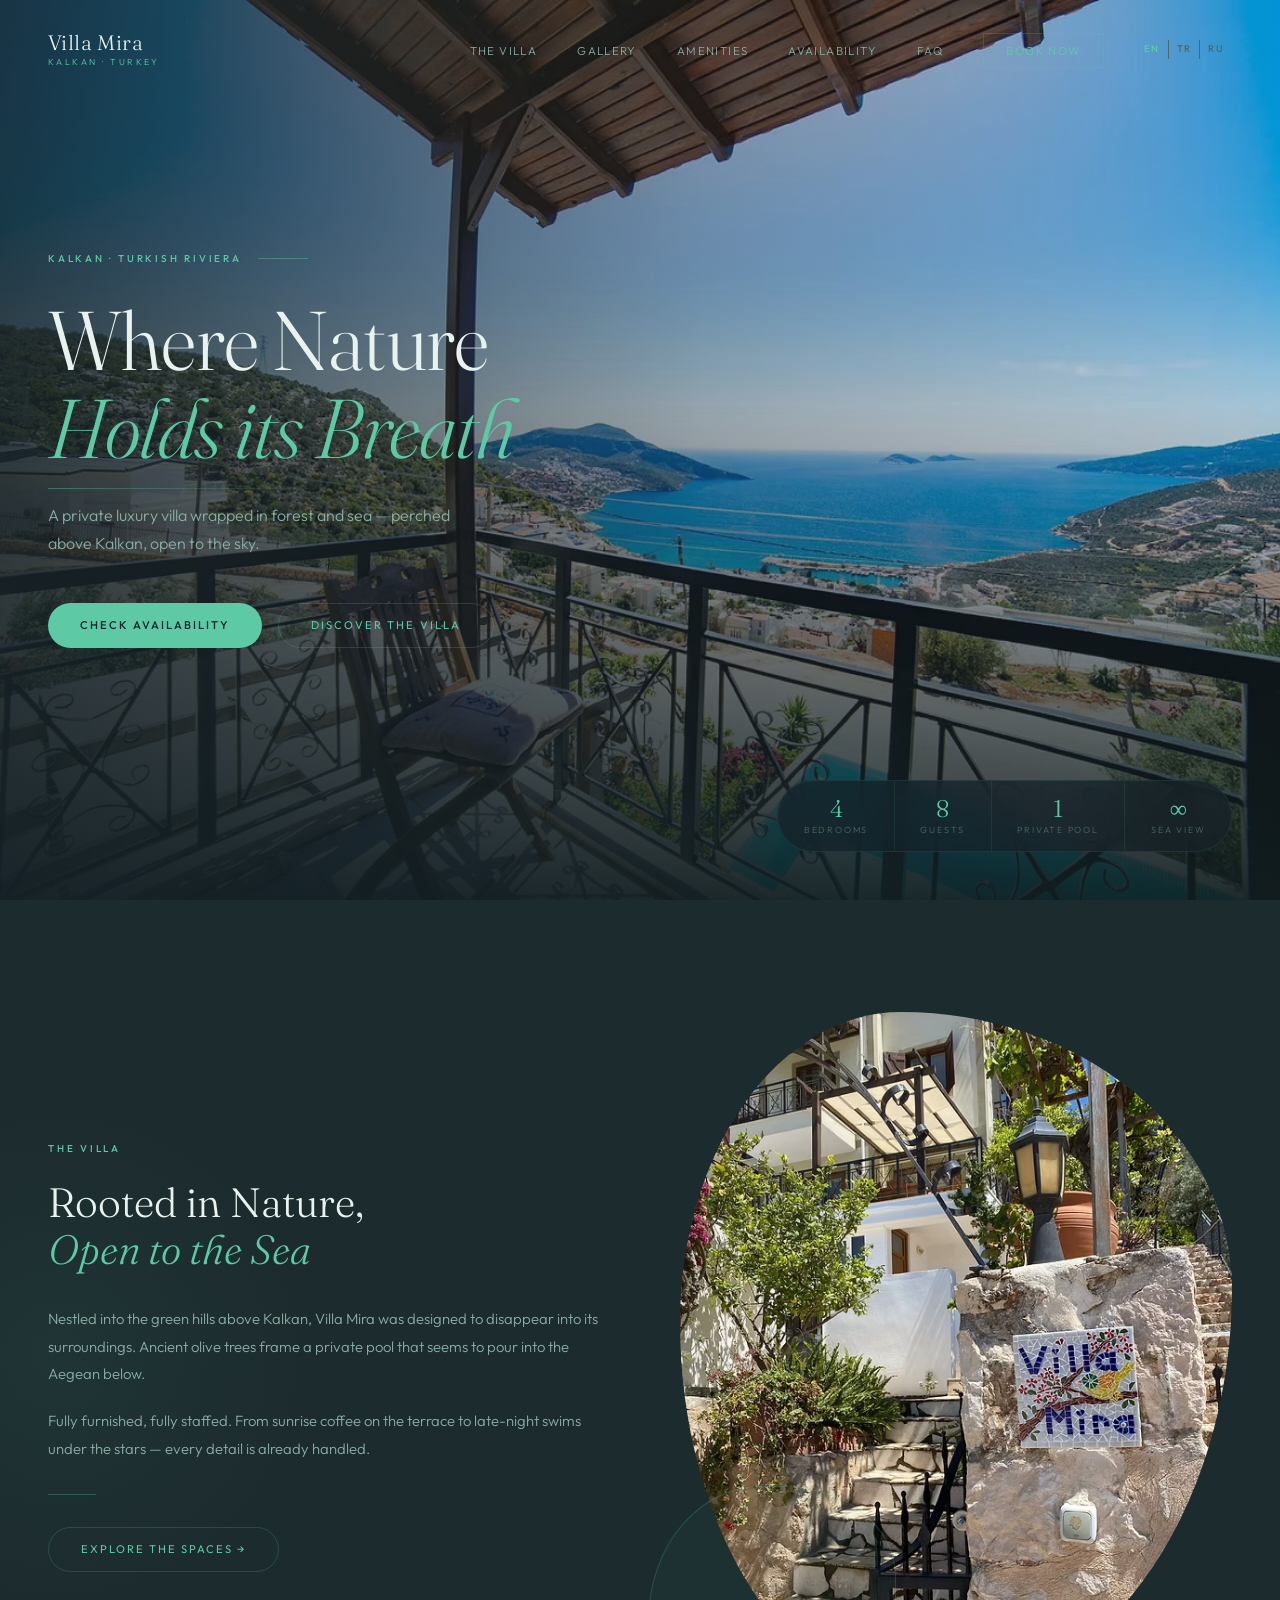
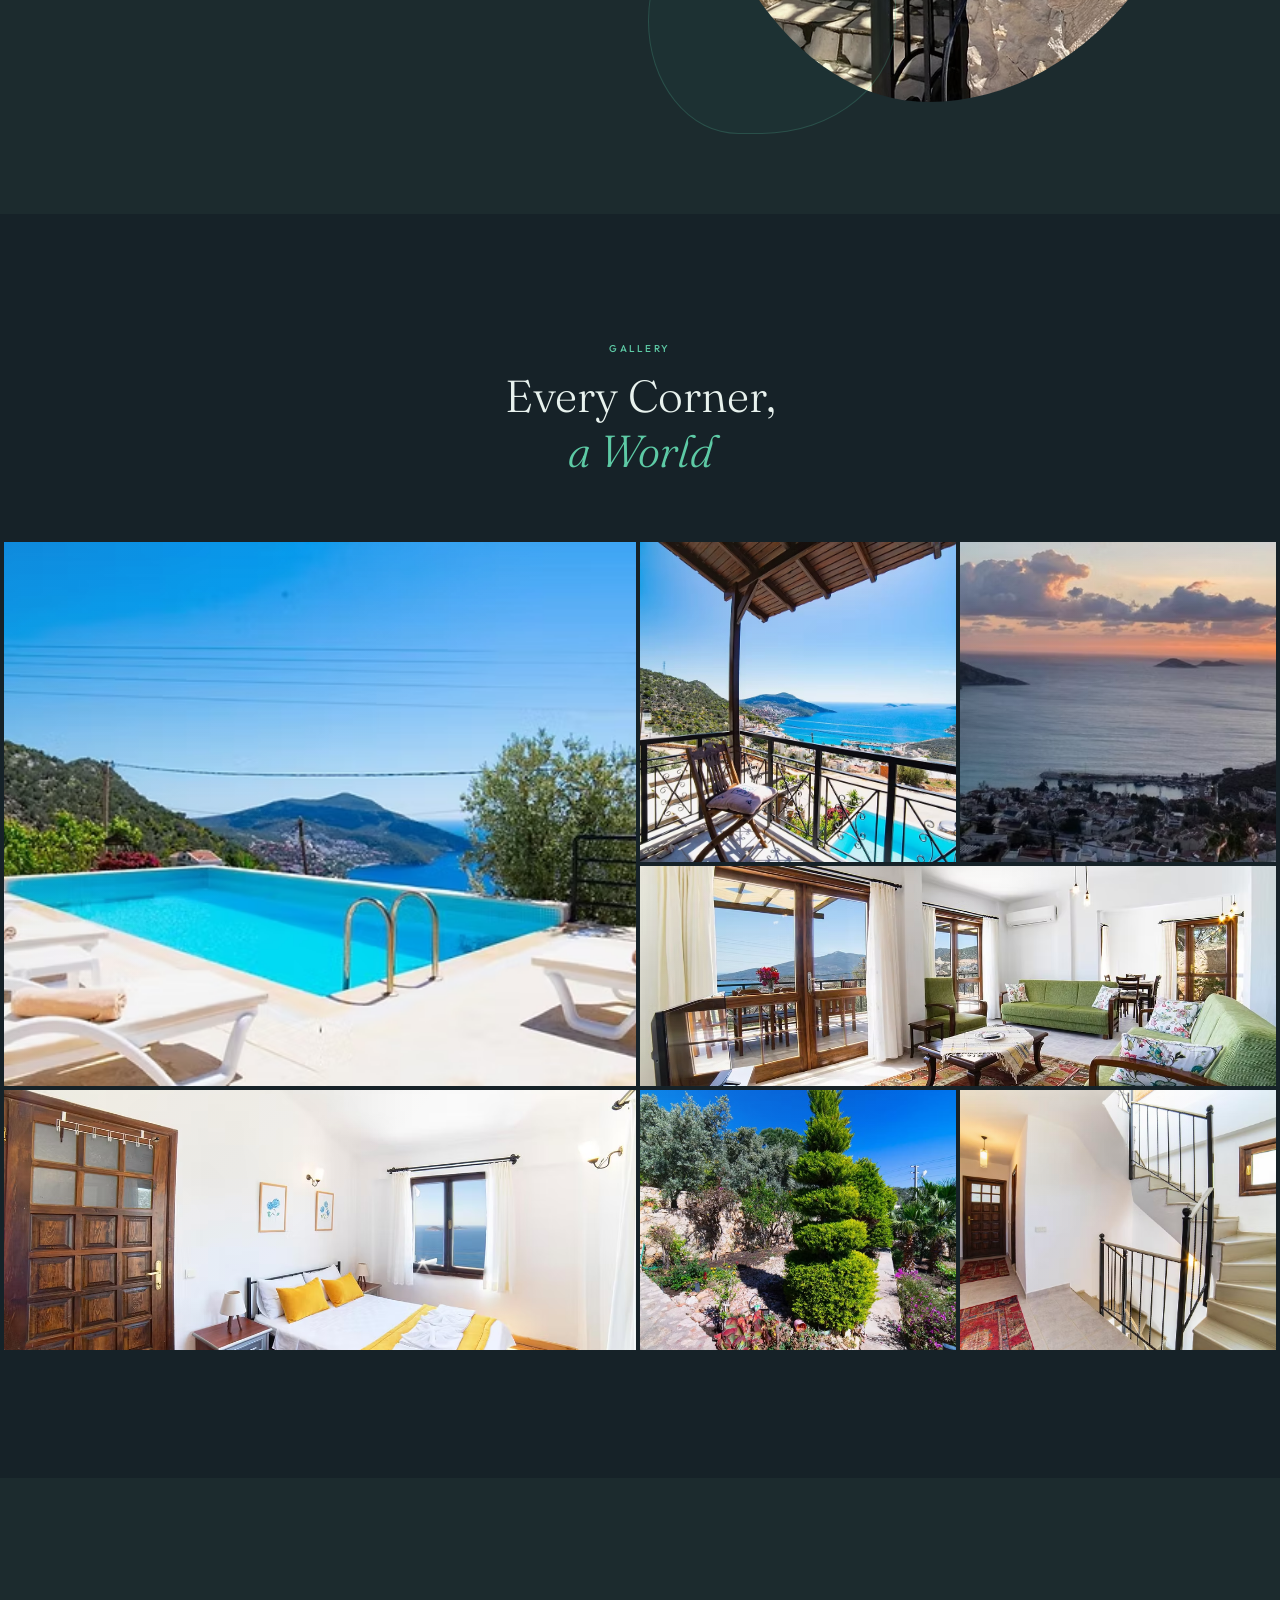
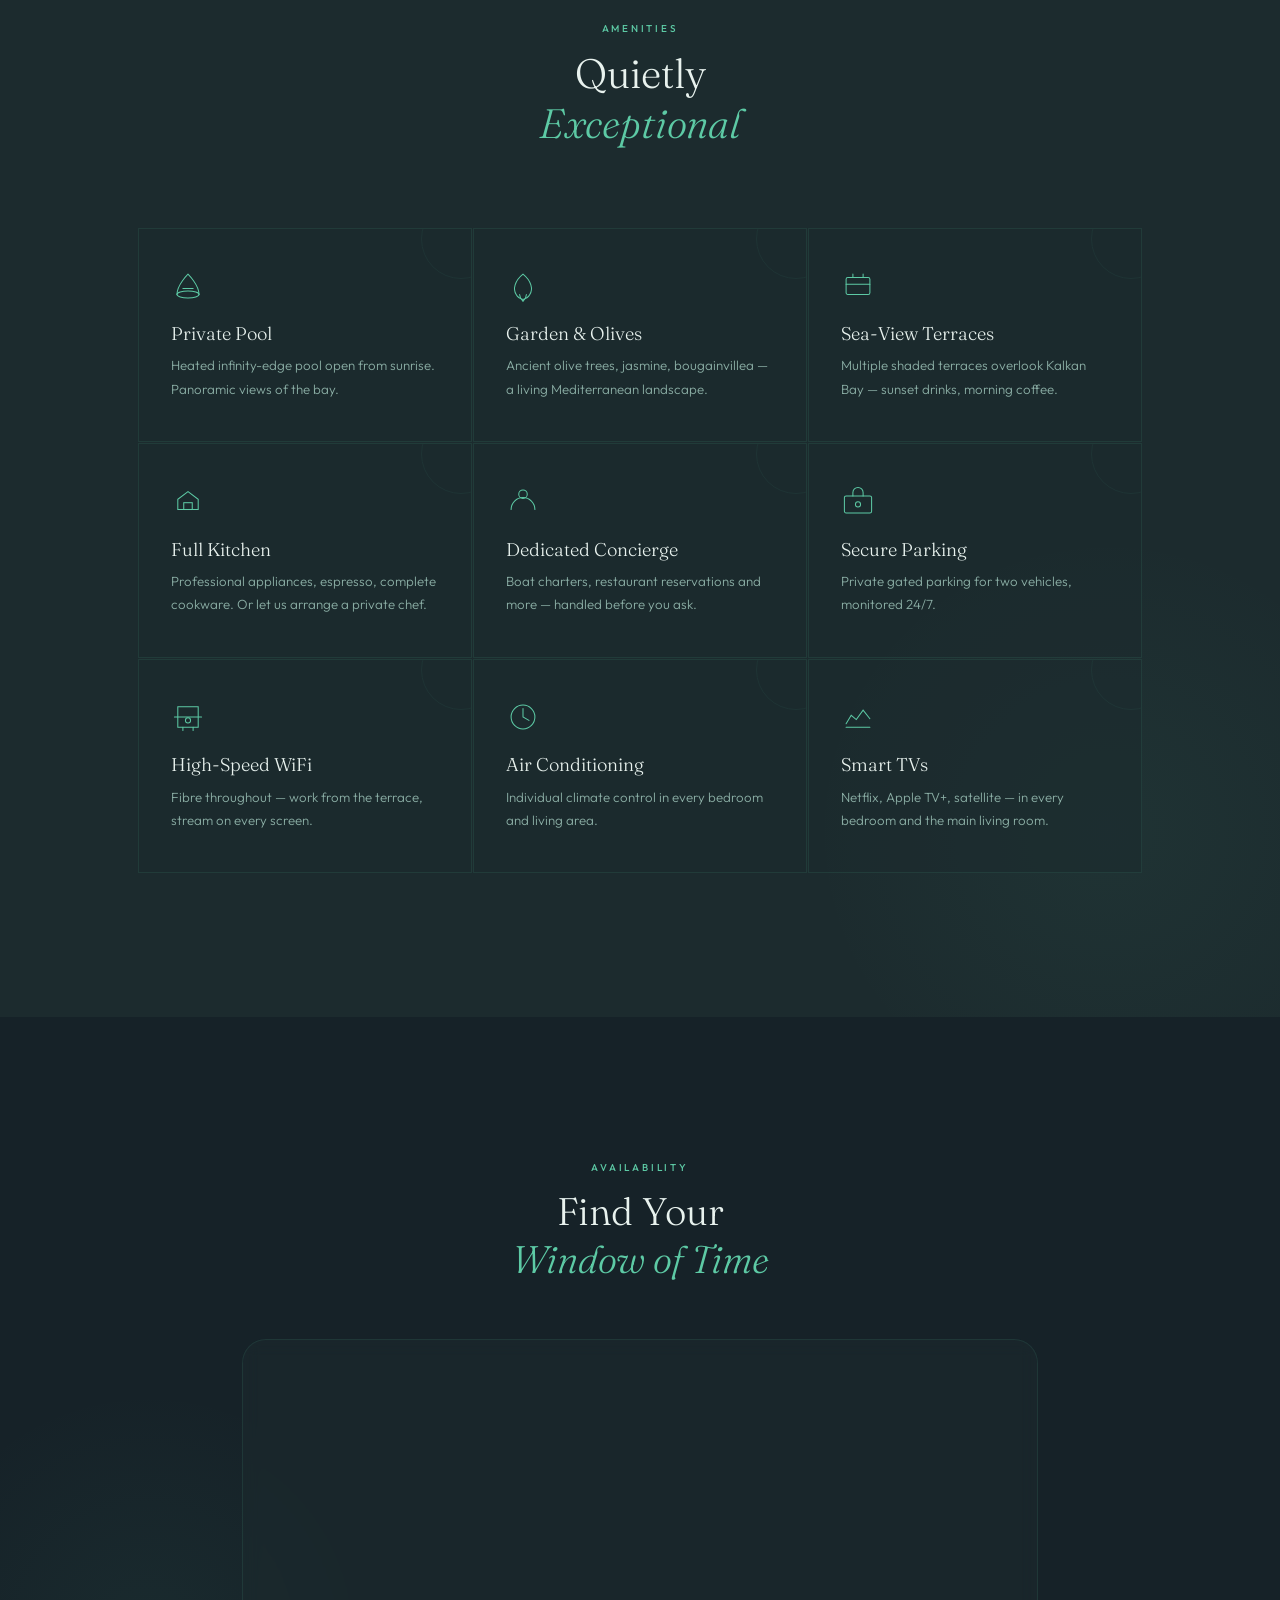
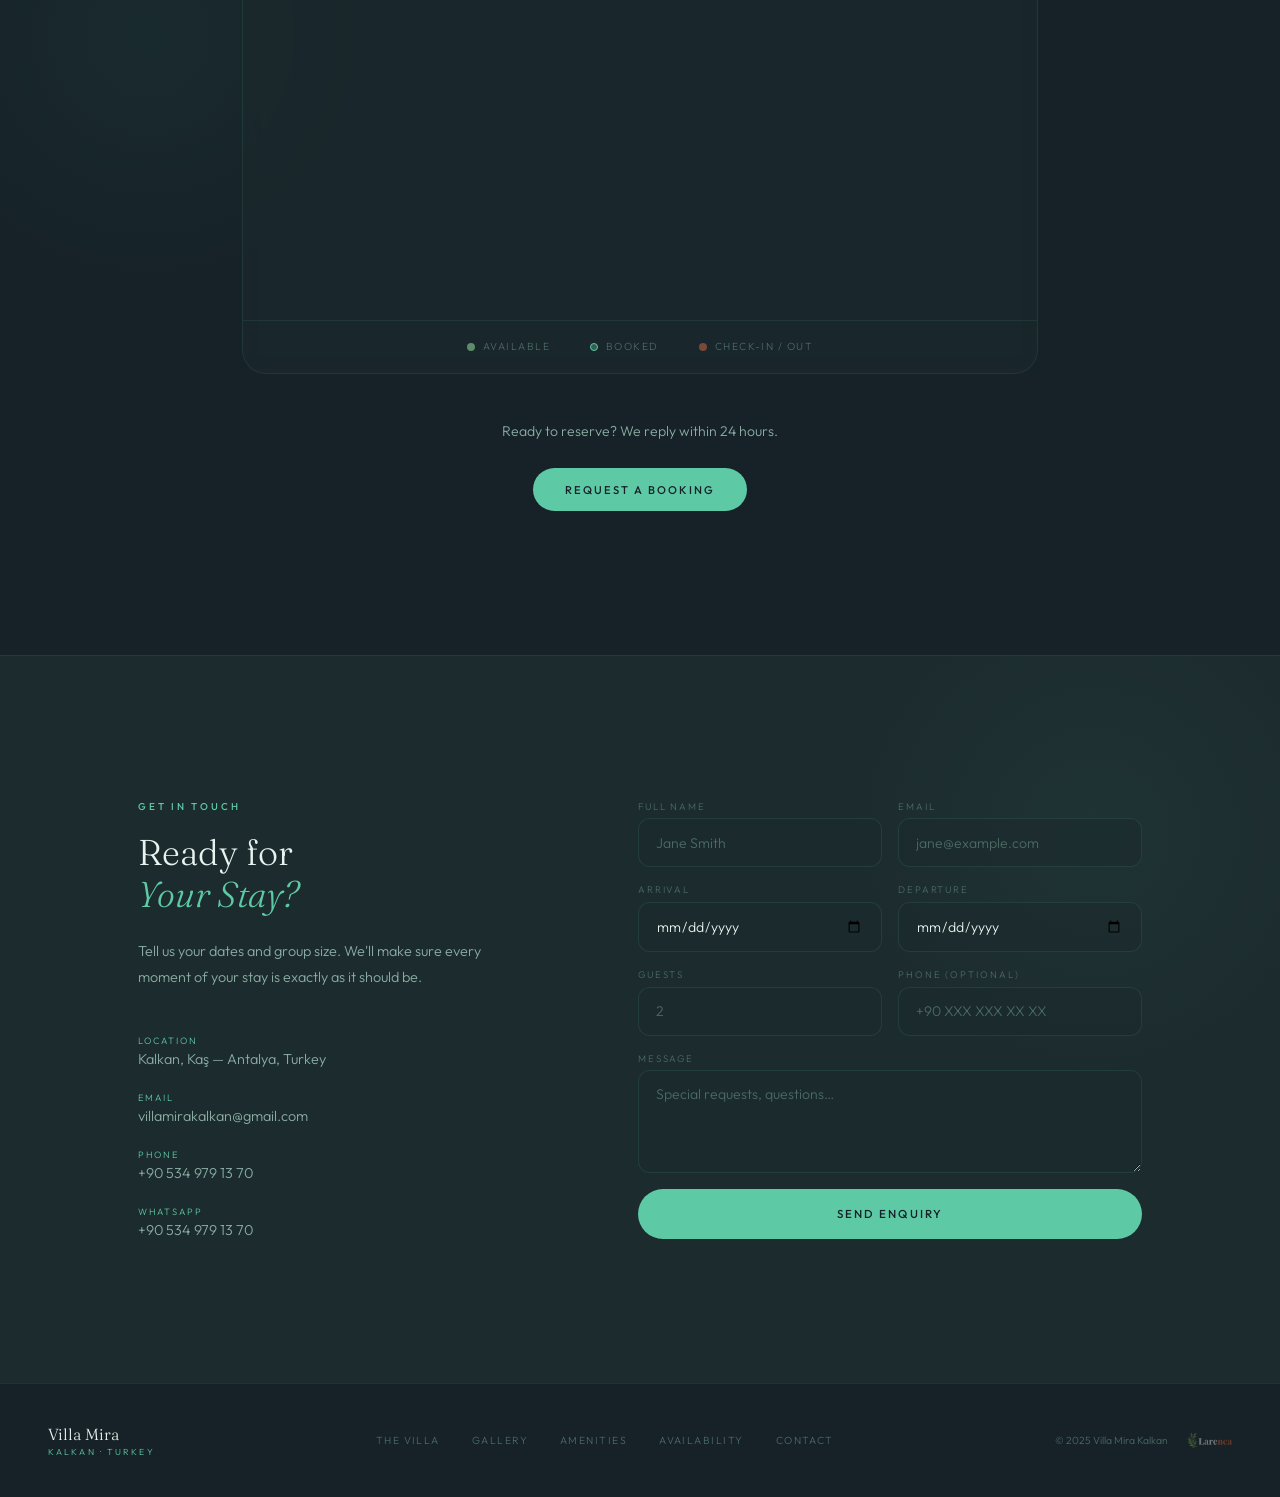
==== commit 273e0f6b: "larenealogo" ====
--- a/index.html
+++ b/index.html
@@ -10,7 +10,7 @@
       href="https://fonts.googleapis.com/css2?family=Fraunces:ital,wght@0,300;0,400;1,300;1,400&family=Outfit:wght@300;400;500&display=swap"
       rel="stylesheet"
     />
-    <link rel="icon" type="image/png" href="img/logo2.png" />
+    <link rel="icon" type="image/png" href="img/logo.png" />
     <link rel="stylesheet" href="style.css" />
   </head>
   <body>
@@ -633,7 +633,7 @@
           rel="noopener"
           class="footer-credit-logo"
         >
-          <img src="/img/larenea-logo.png" alt="Larenea" />
+          <img src="img/larenea-logo.png" alt="Larenea" />
         </a>
       </div>
     </footer>
